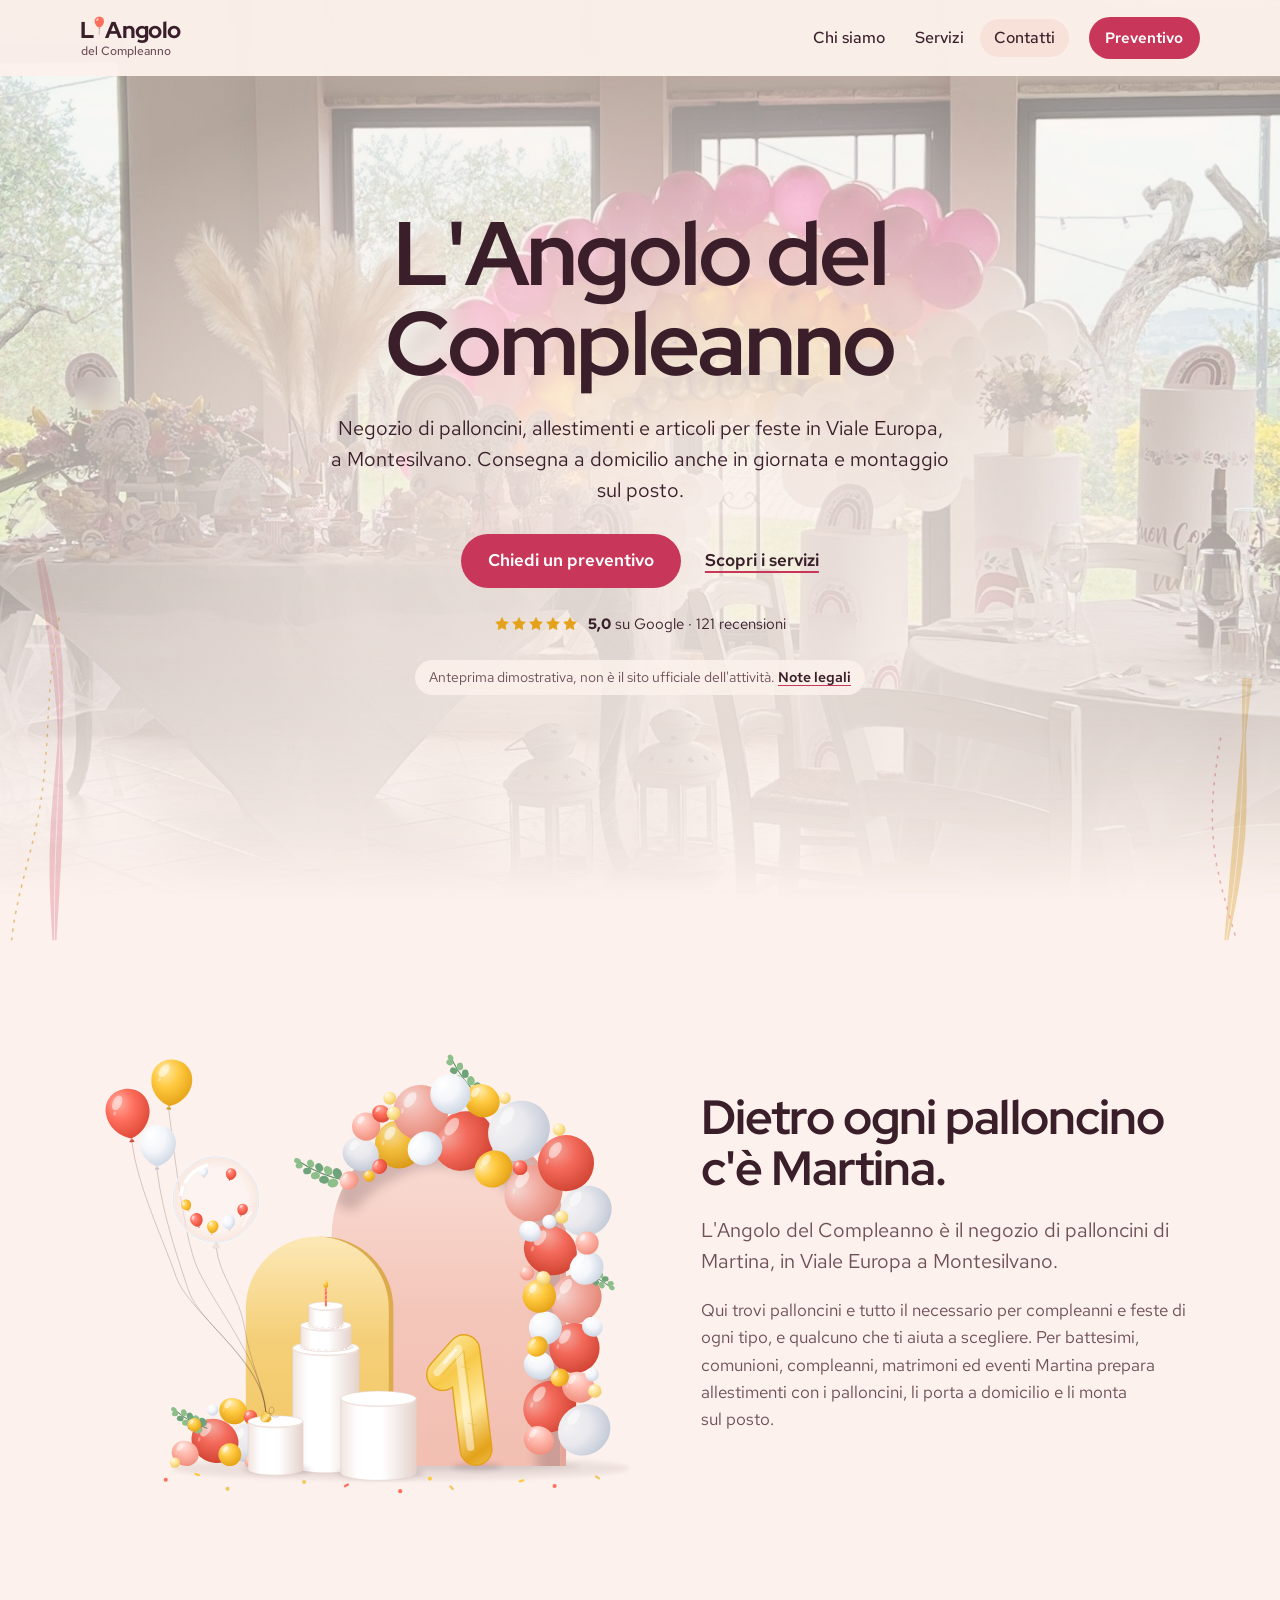
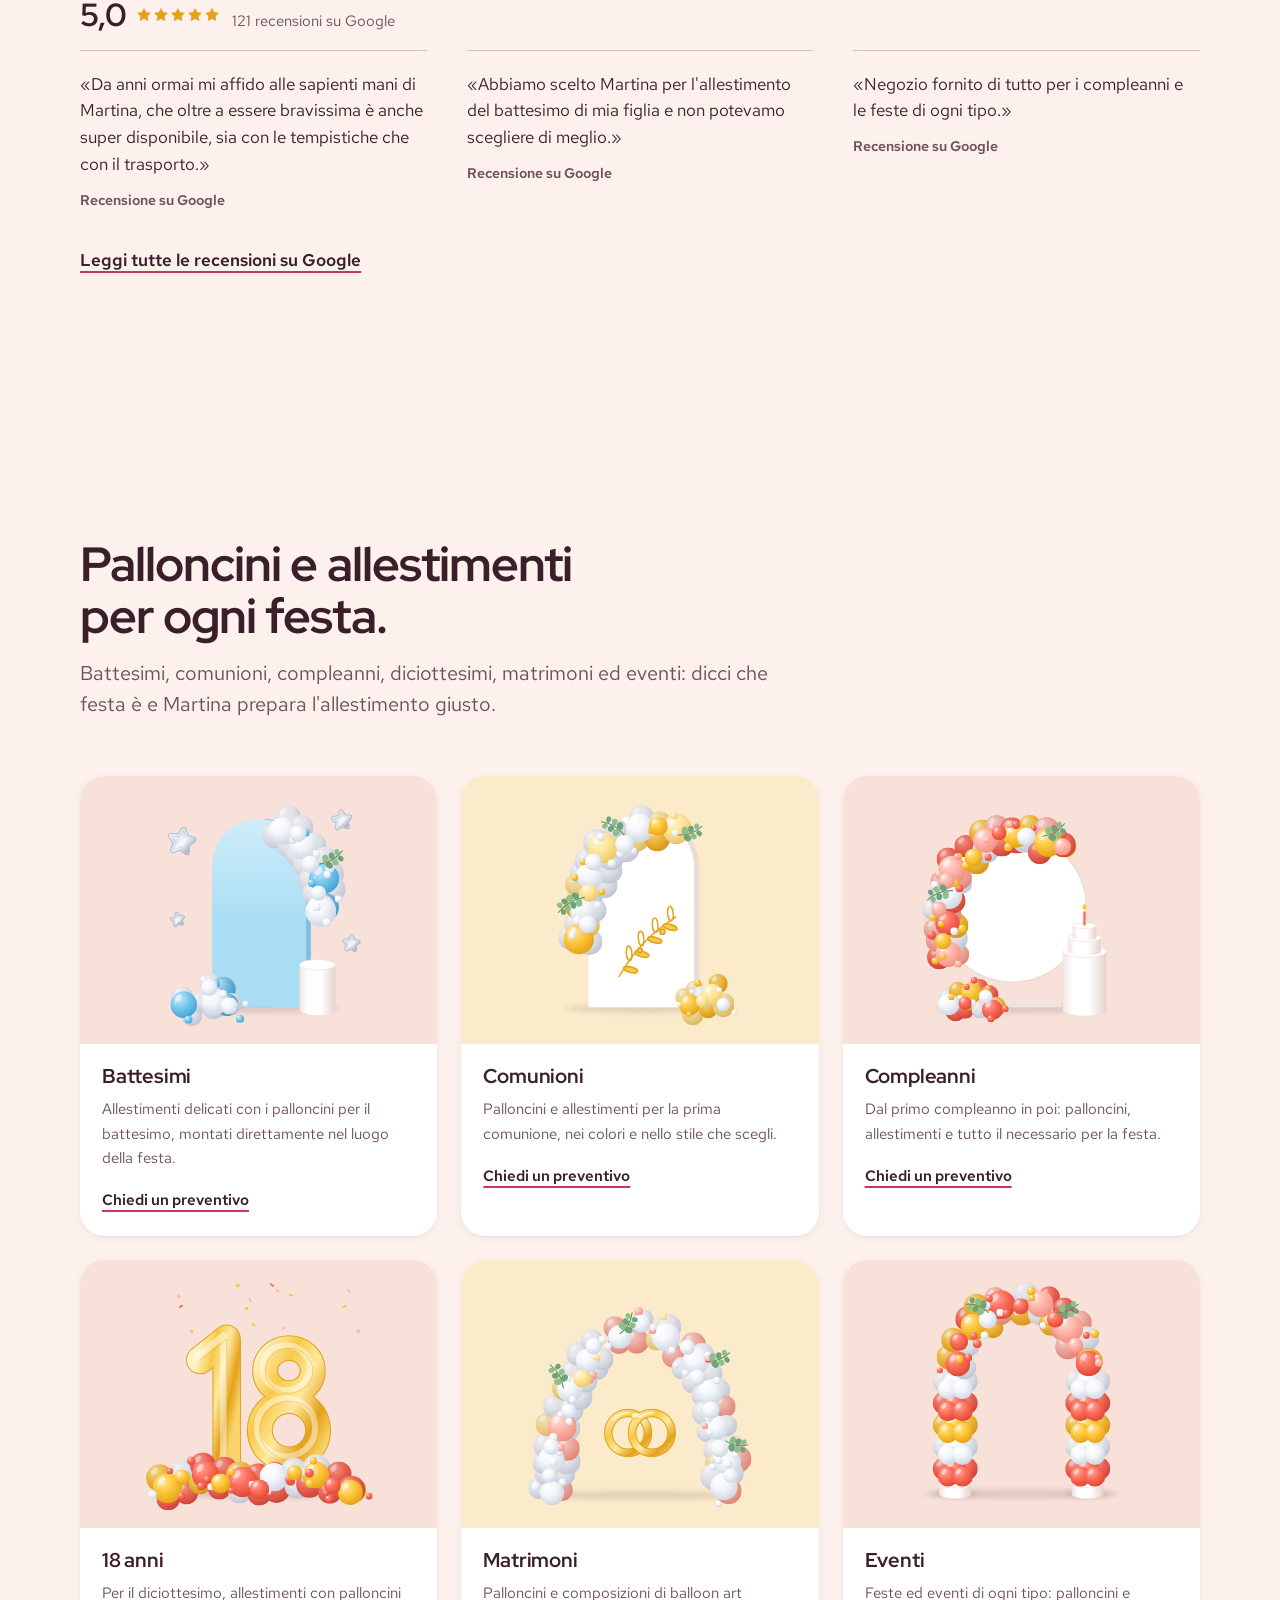
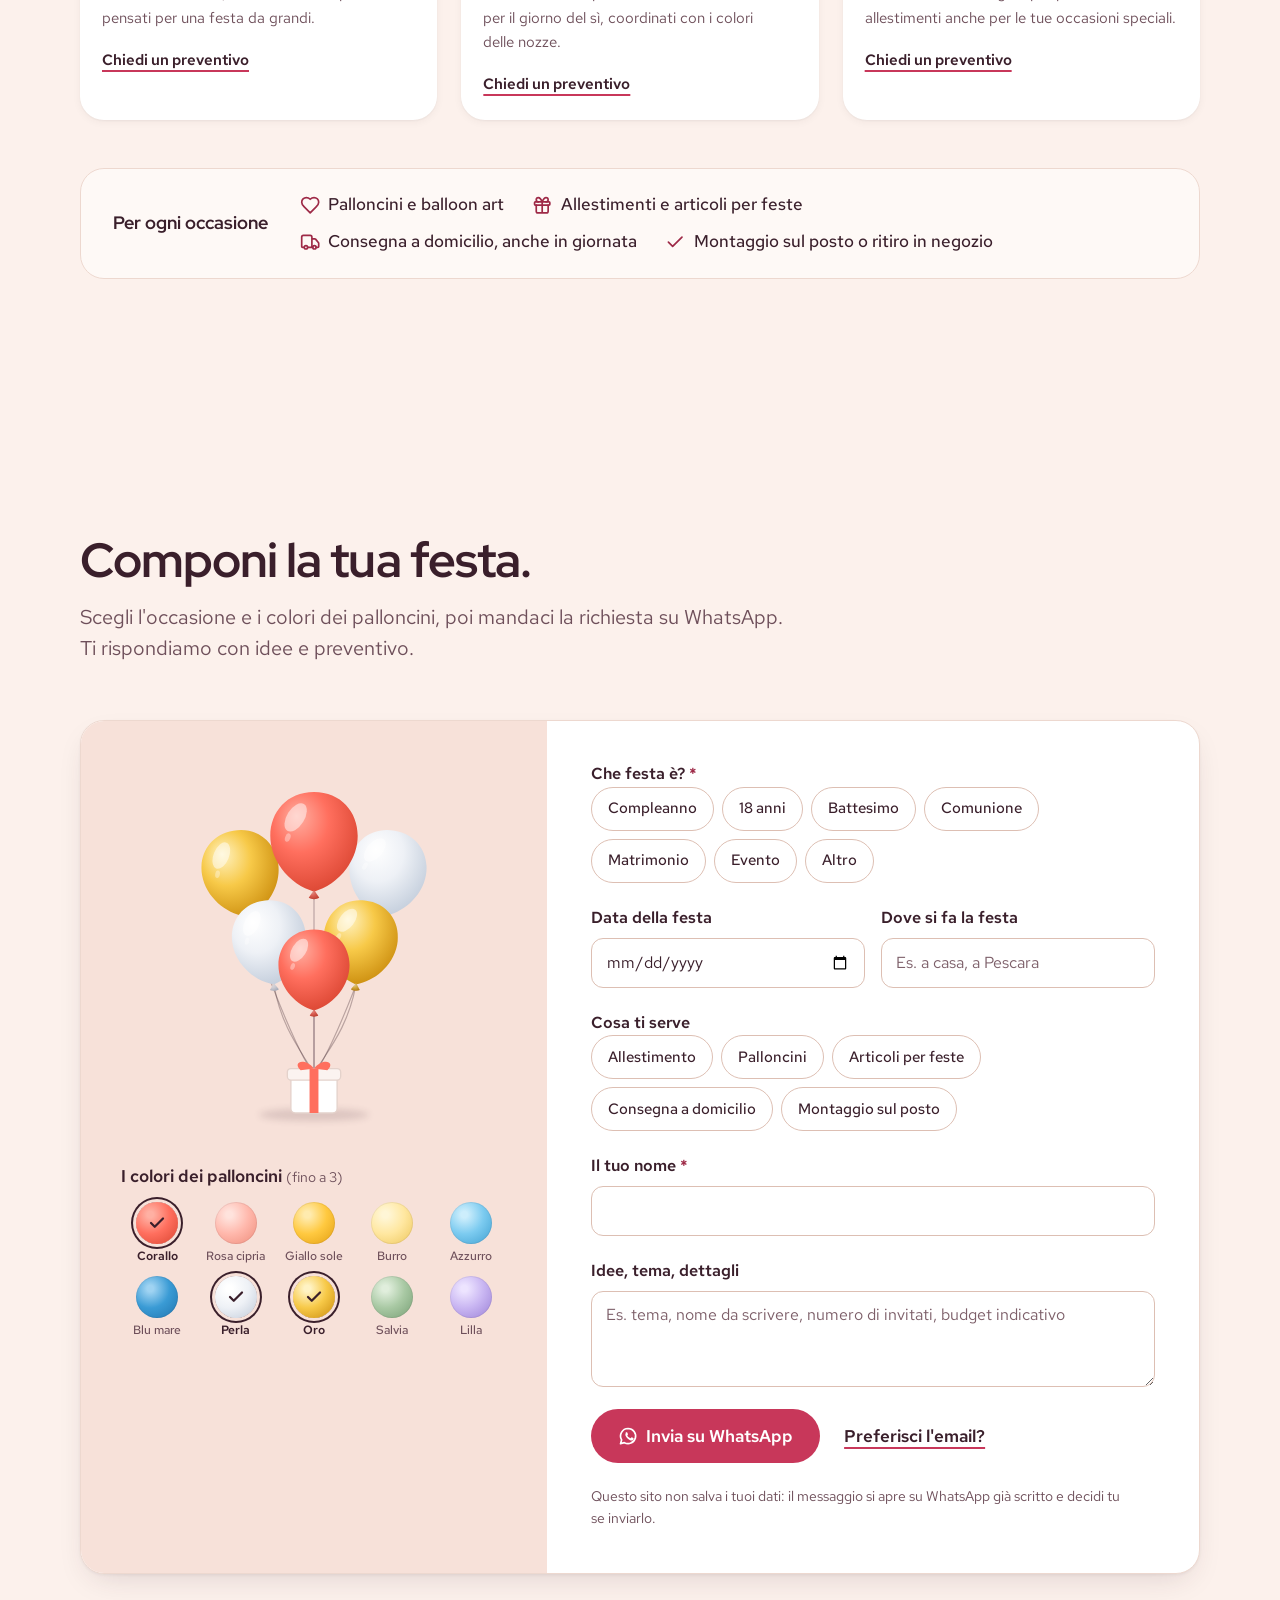
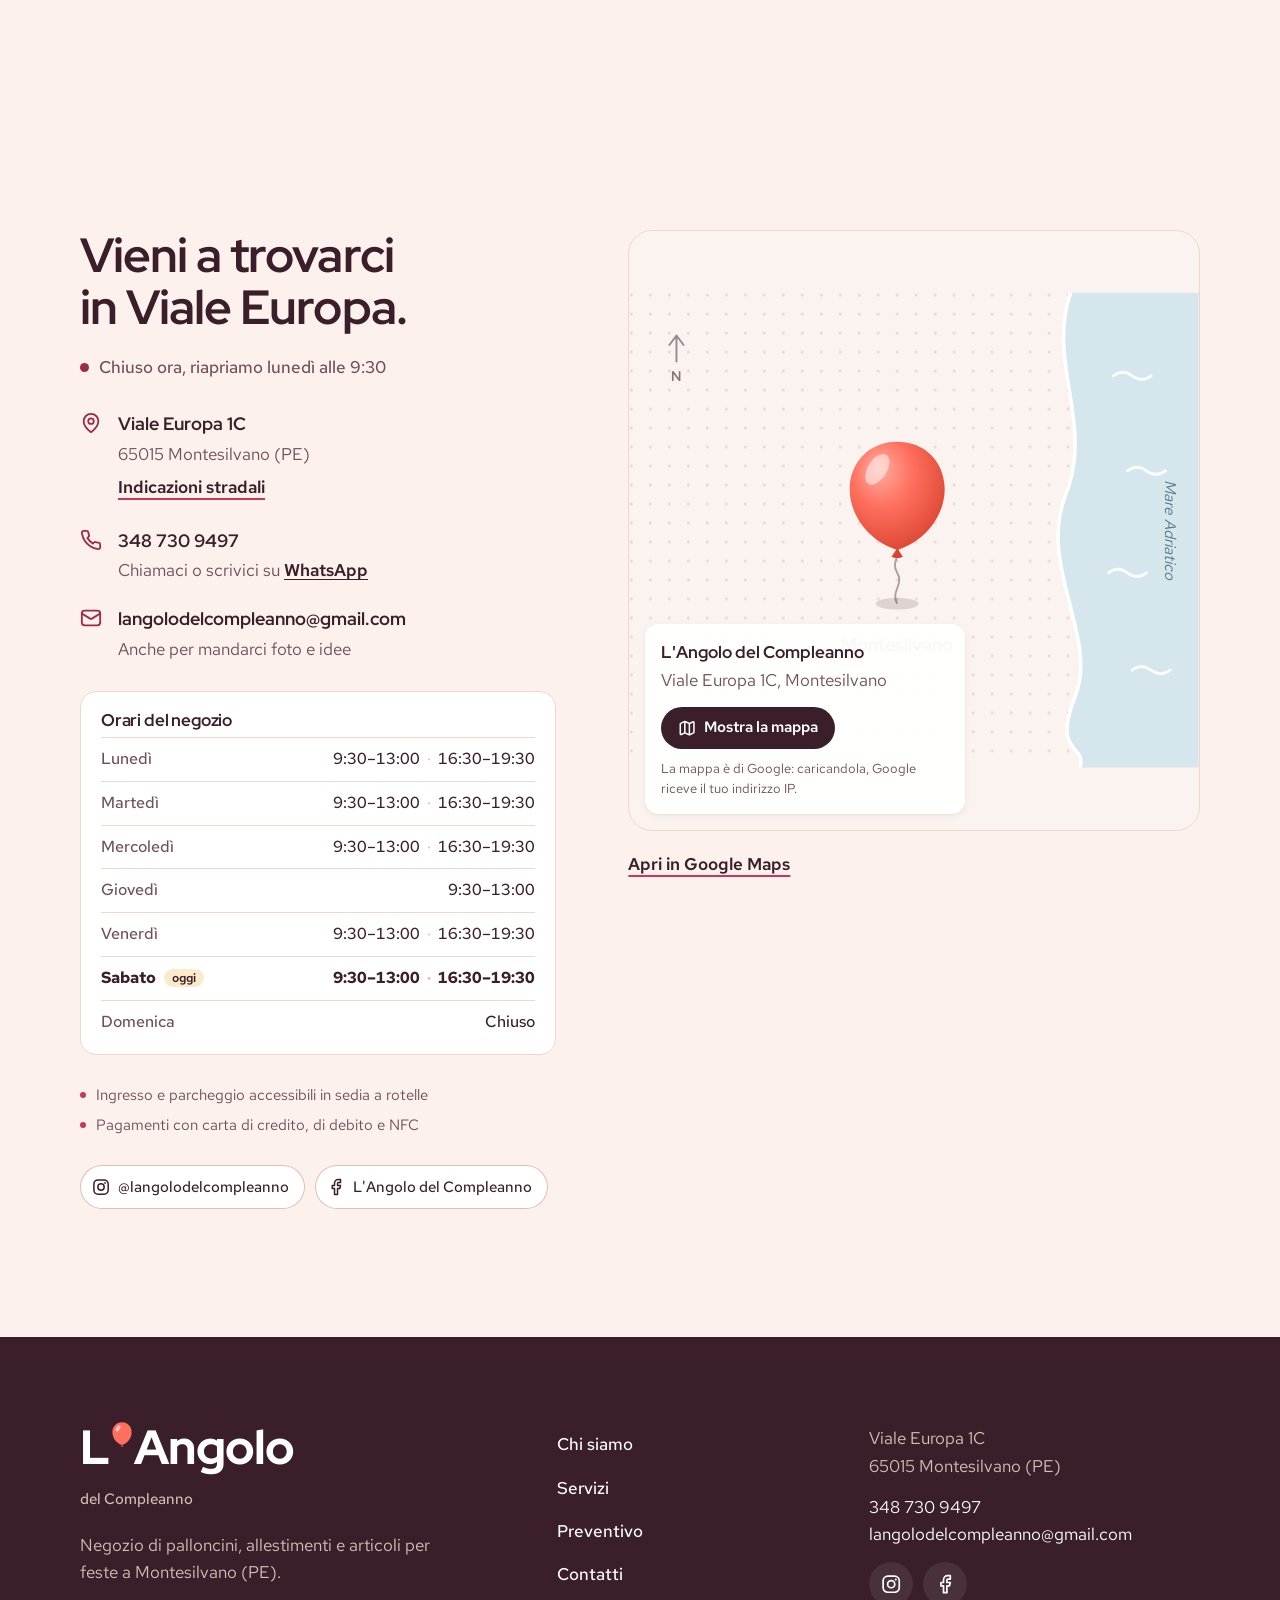
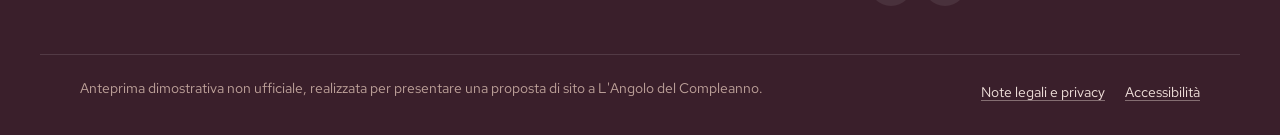
==== index.html @ 6d97cae1 "Sito originale a pagina singola (anteprima L'Angolo del Compleanno) Versione pubblicata su adc-antep" ====
<!doctype html>
<html lang="it">
<head>
  <meta charset="utf-8">
  <meta name="viewport" content="width=device-width, initial-scale=1, viewport-fit=cover">
  <title>Anteprima sito · L'Angolo del Compleanno, Montesilvano</title>
  <meta name="description" content="Negozio di palloncini a Montesilvano (PE): palloncini, balloon art, allestimenti e articoli per feste. Consegna a domicilio anche in giornata e montaggio sul posto.">
  <meta name="theme-color" content="#FCF1EC">
  <meta property="og:type" content="website">
  <meta property="og:locale" content="it_IT">
  <meta property="og:title" content="Anteprima del sito · L'Angolo del Compleanno">
  <meta property="og:description" content="Palloncini, allestimenti e articoli per feste. Viale Europa 1C, Montesilvano (PE).">
  <link rel="icon" href="favicon.svg" type="image/svg+xml">
    <meta name="robots" content="noindex, nofollow, noarchive, noimageindex">
  <meta name="referrer" content="strict-origin-when-cross-origin">
    <link rel="preload" href="fonts/redhat-display-latin.woff2" as="font" type="font/woff2" crossorigin>
  <link rel="preload" href="fonts/redhat-text-latin.woff2" as="font" type="font/woff2" crossorigin>
  <link rel="stylesheet" href="style.css?v=20260929a">
  <script>document.documentElement.classList.add('js')</script>
  <script src="script.js?v=20260929a" defer></script>
</head>
<body>

<svg class="sprite" width="0" height="0" aria-hidden="true" focusable="false"><defs><symbol id="i-whatsapp" viewBox="0 0 24 24"><path d="M12 3a9 9 0 0 0-7.7 13.6L3 21l4.5-1.2A9 9 0 1 0 12 3Z" fill="none" stroke="currentColor" stroke-width="2" stroke-linecap="round" stroke-linejoin="round"/><path d="M9.2 7.7c.2-.4.4-.4.7-.4h.5c.2 0 .4 0 .6.4l.8 1.9c.1.2.1.4 0 .6l-.5.7c-.1.2-.2.3-.1.6.4.8 1 1.4 1.6 1.9.6.5 1.2.8 1.9 1.1.2.1.4.1.5-.1l.7-.8c.2-.2.4-.2.6-.1l1.7.8c.2.1.4.2.4.4 0 .3 0 1.1-.5 1.6-.4.5-1.2.9-2 .9-.8 0-2.3-.3-4-1.8-1.9-1.6-3-3.6-3.2-4.2-.3-.9-.2-1.9.3-2.6Z" fill="currentColor"/></symbol><symbol id="i-phone" viewBox="0 0 24 24"><path d="M22 16.9v3a2 2 0 0 1-2.2 2 19.8 19.8 0 0 1-8.6-3.1 19.5 19.5 0 0 1-6-6A19.8 19.8 0 0 1 2.1 4.2 2 2 0 0 1 4.1 2h3a2 2 0 0 1 2 1.7c.1 1 .4 1.9.7 2.8a2 2 0 0 1-.5 2.1L8.1 9.9a16 16 0 0 0 6 6l1.3-1.3a2 2 0 0 1 2.1-.4c.9.3 1.8.6 2.8.7a2 2 0 0 1 1.7 2Z" fill="none" stroke="currentColor" stroke-width="2" stroke-linecap="round" stroke-linejoin="round"/></symbol><symbol id="i-pin" viewBox="0 0 24 24"><path d="M20 10c0 6-8 12-8 12s-8-6-8-12a8 8 0 0 1 16 0Z" fill="none" stroke="currentColor" stroke-width="2" stroke-linecap="round" stroke-linejoin="round"/><circle cx="12" cy="10" r="3" fill="none" stroke="currentColor" stroke-width="2" stroke-linecap="round" stroke-linejoin="round"/></symbol><symbol id="i-clock" viewBox="0 0 24 24"><circle cx="12" cy="12" r="10" fill="none" stroke="currentColor" stroke-width="2" stroke-linecap="round" stroke-linejoin="round"/><path d="M12 6v6l4 2" fill="none" stroke="currentColor" stroke-width="2" stroke-linecap="round" stroke-linejoin="round"/></symbol><symbol id="i-mail" viewBox="0 0 24 24"><rect x="2" y="4" width="20" height="16" rx="3" fill="none" stroke="currentColor" stroke-width="2" stroke-linecap="round" stroke-linejoin="round"/><path d="m22 7-9 5.7a2 2 0 0 1-2 0L2 7" fill="none" stroke="currentColor" stroke-width="2" stroke-linecap="round" stroke-linejoin="round"/></symbol><symbol id="i-instagram" viewBox="0 0 24 24"><rect x="2.5" y="2.5" width="19" height="19" rx="5.5" fill="none" stroke="currentColor" stroke-width="2" stroke-linecap="round" stroke-linejoin="round"/><circle cx="12" cy="12" r="4.2" fill="none" stroke="currentColor" stroke-width="2" stroke-linecap="round" stroke-linejoin="round"/><circle cx="17.4" cy="6.6" r="1.2" fill="currentColor"/></symbol><symbol id="i-facebook" viewBox="0 0 24 24"><path d="M18 2h-3a5 5 0 0 0-5 5v3H7v4h3v8h4v-8h3l1-4h-4V7a1 1 0 0 1 1-1h3Z" fill="none" stroke="currentColor" stroke-width="2" stroke-linecap="round" stroke-linejoin="round"/></symbol><symbol id="i-arrow-right" viewBox="0 0 24 24"><path d="M5 12h14M13 6l6 6-6 6" fill="none" stroke="currentColor" stroke-width="2" stroke-linecap="round" stroke-linejoin="round"/></symbol><symbol id="i-arrow-up-right" viewBox="0 0 24 24"><path d="M7 17 17 7M8 7h9v9" fill="none" stroke="currentColor" stroke-width="2" stroke-linecap="round" stroke-linejoin="round"/></symbol><symbol id="i-star" viewBox="0 0 24 24"><path d="M12 2.5l2.9 5.9 6.5.9-4.7 4.6 1.1 6.5L12 17.3l-5.8 3.1 1.1-6.5-4.7-4.6 6.5-.9Z" fill="currentColor" stroke="currentColor" stroke-width="1.2" stroke-linejoin="round"/></symbol><symbol id="i-check" viewBox="0 0 24 24"><path d="M20 6 9 17l-5-5" fill="none" stroke="currentColor" stroke-width="2" stroke-linecap="round" stroke-linejoin="round"/></symbol><symbol id="i-truck" viewBox="0 0 24 24"><path d="M14 18V6a2 2 0 0 0-2-2H4a2 2 0 0 0-2 2v11a1 1 0 0 0 1 1h2M15 18H9M19 18h2a1 1 0 0 0 1-1v-3.6a1 1 0 0 0-.2-.7l-3.5-4.3a1 1 0 0 0-.8-.4H14" fill="none" stroke="currentColor" stroke-width="2" stroke-linecap="round" stroke-linejoin="round"/><circle cx="17" cy="18" r="2" fill="none" stroke="currentColor" stroke-width="2" stroke-linecap="round" stroke-linejoin="round"/><circle cx="7" cy="18" r="2" fill="none" stroke="currentColor" stroke-width="2" stroke-linecap="round" stroke-linejoin="round"/></symbol><symbol id="i-wheelchair" viewBox="0 0 24 24"><circle cx="15.5" cy="4" r="1.6" fill="currentColor"/><path d="M18 19l1-7-6 1M5 8l3-3 5.5 3-2.4 3.5M4.2 14.5a5 5 0 0 0 6.9 6M13.8 17.5a5 5 0 0 0-6.9-6" fill="none" stroke="currentColor" stroke-width="2" stroke-linecap="round" stroke-linejoin="round"/></symbol><symbol id="i-card" viewBox="0 0 24 24"><rect x="2" y="5" width="20" height="14" rx="3" fill="none" stroke="currentColor" stroke-width="2" stroke-linecap="round" stroke-linejoin="round"/><path d="M2 10h20M6 15h4" fill="none" stroke="currentColor" stroke-width="2" stroke-linecap="round" stroke-linejoin="round"/></symbol><symbol id="i-sparkle" viewBox="0 0 24 24"><path d="M11 2.5l1.9 5.6 5.6 1.9-5.6 1.9L11 17.5l-1.9-5.6-5.6-1.9 5.6-1.9Z" fill="currentColor"/><path d="M19 14.5l.8 2.2 2.2.8-2.2.8-.8 2.2-.8-2.2-2.2-.8 2.2-.8Z" fill="currentColor"/></symbol><symbol id="i-palette" viewBox="0 0 24 24"><path d="M12 2a10 10 0 0 0 0 20c1 0 1.7-.8 1.7-1.7 0-.4-.2-.8-.5-1.1-.3-.3-.4-.7-.4-1.1 0-.9.7-1.7 1.7-1.7h2a5.6 5.6 0 0 0 5.5-5.5C22 6 17.5 2 12 2Z" fill="none" stroke="currentColor" stroke-width="2" stroke-linecap="round" stroke-linejoin="round"/><circle cx="13.5" cy="6.5" r="1.2" fill="currentColor"/><circle cx="17.5" cy="10.5" r="1.2" fill="currentColor"/><circle cx="8.5" cy="7.5" r="1.2" fill="currentColor"/><circle cx="6.5" cy="12.5" r="1.2" fill="currentColor"/></symbol><symbol id="i-heart" viewBox="0 0 24 24"><path d="M19 14c1.5-1.5 3-3.2 3-5.5A5.5 5.5 0 0 0 16.5 3c-1.8 0-3 .5-4.5 2-1.5-1.5-2.7-2-4.5-2A5.5 5.5 0 0 0 2 8.5c0 2.3 1.5 4 3 5.5l7 7Z" fill="none" stroke="currentColor" stroke-width="2" stroke-linecap="round" stroke-linejoin="round"/></symbol><symbol id="i-gift" viewBox="0 0 24 24"><rect x="3" y="8" width="18" height="4" rx="1" fill="none" stroke="currentColor" stroke-width="2" stroke-linecap="round" stroke-linejoin="round"/><path d="M12 8v13M19 12v7a2 2 0 0 1-2 2H7a2 2 0 0 1-2-2v-7M7.5 8a2.5 2.5 0 0 1 0-5C10 3 12 8 12 8s2-5 4.5-5a2.5 2.5 0 0 1 0 5" fill="none" stroke="currentColor" stroke-width="2" stroke-linecap="round" stroke-linejoin="round"/></symbol><symbol id="i-plus" viewBox="0 0 24 24"><path d="M12 5v14M5 12h14" fill="none" stroke="currentColor" stroke-width="2" stroke-linecap="round" stroke-linejoin="round"/></symbol><symbol id="i-map" viewBox="0 0 24 24"><path d="M14.1 5.6a2 2 0 0 0 1.8 0l3.7-1.9a1 1 0 0 1 1.4.9v12.8a1 1 0 0 1-.6.9l-4.5 2.3a2 2 0 0 1-1.8 0l-4.2-2.1a2 2 0 0 0-1.8 0l-3.7 1.9A1 1 0 0 1 3 19.4V6.6a1 1 0 0 1 .6-.9l4.5-2.3a2 2 0 0 1 1.8 0ZM15 5.8v15M9 3.2v15" fill="none" stroke="currentColor" stroke-width="2" stroke-linecap="round" stroke-linejoin="round"/></symbol><symbol id="i-rotate" viewBox="0 0 24 24"><path d="M3 12a9 9 0 1 0 2.6-6.4L3 8M3 3v5h5" fill="none" stroke="currentColor" stroke-width="2" stroke-linecap="round" stroke-linejoin="round"/></symbol><symbol id="logo-balloon" viewBox="0 0 20 36"><path d="M10 .8C15.3.8 18.7 4.8 18.7 9.9 18.7 15.3 14.7 19.9 10.8 21.3L10 21.7 9.2 21.3C5.3 19.9 1.3 15.3 1.3 9.9 1.3 4.8 4.7.8 10 .8Z" fill="#FF6F5E"/><path d="M8.6 23.4 10 21.4 11.4 23.4Z" fill="#D94430"/><ellipse cx="6.4" cy="6.4" rx="1.7" ry="3.1" transform="rotate(30 6.4 6.4)" fill="#fff" opacity=".6"/><path d="M10 23.4c-2.2 1.8 2.2 3 0 5s2 3.2.2 5.6" fill="none" stroke="#3A1F2B" stroke-width="1.1" stroke-linecap="round" opacity=".5"/></symbol></defs></svg>

<a class="skip" href="#main">Vai al contenuto</a>

<header class="site-header" data-header>
  <div class="wrap header-inner">
    <a class="brand" href="#top" aria-label="L'Angolo del Compleanno, torna all'inizio">
      <span class="brand-name" aria-hidden="true">L<svg class="brand-balloon" viewBox="0 0 20 36" focusable="false"><use href="#logo-balloon"/></svg>Angolo</span>
      <span class="brand-sub" aria-hidden="true">del Compleanno</span>
    </a>
    <nav class="nav" aria-label="Navigazione principale">
      <div class="menu" id="menu" data-menu>
        <ul class="nav-list">
          <li><a href="#chi-siamo">Chi siamo</a></li>
          <li><a href="#servizi">Servizi</a></li>
          <li><a href="#contatti">Contatti</a></li>
        </ul>
        <div class="menu-extra">
          <p class="status" data-status-wrap><span class="dot" aria-hidden="true"></span><span data-status>Viale Europa 1C, Montesilvano</span></p>
          <div class="menu-actions">
            <a class="btn btn-ink js-whatsapp" href="https://wa.me/393487309497?text=Ciao%20Martina%21%20Vorrei%20qualche%20informazione%20per%20una%20festa." target="_blank" rel="noopener"><svg class="i" aria-hidden="true"><use href="#i-whatsapp"/></svg>WhatsApp<span class="sr-only"> (si apre in una nuova scheda)</span></a>
            <a class="btn btn-line js-phone" href="tel:+393487309497"><svg class="i" aria-hidden="true"><use href="#i-phone"/></svg>Chiama</a>
          </div>
        </div>
      </div>
      <a class="btn btn-primary btn-sm nav-cta" href="#preventivo">Preventivo</a>
      <button class="menu-btn" type="button" aria-expanded="false" aria-controls="menu" data-menu-btn>
        <span class="sr-only">Apri il menu</span>
        <span class="menu-icon" aria-hidden="true"><i></i><i></i></span>
      </button>
    </nav>
  </div>
</header>

<main id="main">
  <div class="ribbons" aria-hidden="true" data-ribbons></div>

      <section class="hero" id="top" aria-labelledby="hero-title">
    <div class="hero-media">
      <img src="img/hero-1600.jpg" srcset="img/hero-900.jpg 900w, img/hero-1600.jpg 1600w" sizes="(orientation: portrait) 134vh, 100vw" alt="Arco di palloncini rosa, oro e bianchi con tavolo dei dolci, allestito da L'Angolo del Compleanno" width="1600" height="1200" fetchpriority="high" decoding="async">
    </div>
    <div class="wrap hero-inner">
      <h1 id="hero-title" class="display" data-split>L'Angolo del Compleanno</h1>
      <p class="lead" data-hero-in>Negozio di palloncini, allestimenti e articoli per feste in Viale Europa, a&nbsp;Montesilvano. Consegna a domicilio anche in giornata e montaggio sul posto.</p>
      <div class="hero-actions" data-hero-in>
        <a class="btn btn-primary btn-lg" href="#preventivo" data-hero-cta>Chiedi un preventivo</a>
        <a class="text-link" href="#servizi">Scopri i servizi</a>
      </div>
      <a class="rating js-reviews" href="https://www.google.com/maps/search/?api=1&amp;query=L%27Angolo%20del%20Compleanno%2C%20Viale%20Europa%201C%2C%2065015%20Montesilvano%20PE" target="_blank" rel="noopener" data-hero-in>
        <span class="rating-stars" aria-hidden="true"><svg class="i"><use href="#i-star"/></svg><svg class="i"><use href="#i-star"/></svg><svg class="i"><use href="#i-star"/></svg><svg class="i"><use href="#i-star"/></svg><svg class="i"><use href="#i-star"/></svg></span>
        <span><strong>5,0</strong> su Google · 121 recensioni</span>
      <span class="sr-only"> (si apre in una nuova scheda)</span></a>
      <p class="demo-note" data-hero-in>Anteprima dimostrativa, non è il sito ufficiale dell'attività. <a href="note-legali.html">Note legali</a></p>
    </div>
  </section>

    <section class="section about" id="chi-siamo" aria-labelledby="about-title">
    <div class="wrap about-grid">
      <figure class="about-art" aria-label="Illustrazione di un allestimento con arco di palloncini, pannelli, torta e numero foil" data-setup>
        <div class="setup-stage">
          <svg class="hero-svg" viewBox="0 0 960 820" aria-hidden="true" focusable="false">
<defs><radialGradient id="h-g-coral" cx=".4" cy=".34" r=".72" fx=".3" fy=".24"><stop offset="0" stop-color="#FFB0A3"/><stop offset=".45" stop-color="#FF6F5E"/><stop offset="1" stop-color="#D94430"/></radialGradient><radialGradient id="h-g-blush" cx=".4" cy=".34" r=".72" fx=".3" fy=".24"><stop offset="0" stop-color="#FFE3DD"/><stop offset=".45" stop-color="#FFB8AC"/><stop offset="1" stop-color="#EE8C7A"/></radialGradient><radialGradient id="h-g-sun" cx=".4" cy=".34" r=".72" fx=".3" fy=".24"><stop offset="0" stop-color="#FFEBAE"/><stop offset=".45" stop-color="#FFC940"/><stop offset="1" stop-color="#E29E12"/></radialGradient><radialGradient id="h-g-butter" cx=".4" cy=".34" r=".72" fx=".3" fy=".24"><stop offset="0" stop-color="#FFF6D6"/><stop offset=".45" stop-color="#FFE7A0"/><stop offset="1" stop-color="#EDC65A"/></radialGradient><radialGradient id="h-g-sky" cx=".4" cy=".34" r=".72" fx=".3" fy=".24"><stop offset="0" stop-color="#FFF6D6"/><stop offset="0.45" stop-color="#FFE7A0"/><stop offset="1" stop-color="#EDC65A"/></radialGradient><radialGradient id="h-g-pearl" cx=".4" cy=".34" r=".72" fx=".3" fy=".24"><stop offset="0" stop-color="#FFFFFF"/><stop offset=".5" stop-color="#F4F6FA"/><stop offset="1" stop-color="#C9D3E1"/></radialGradient><linearGradient id="h-gold" gradientUnits="userSpaceOnUse" x1="-70" y1="-120" x2="70" y2="120"><stop offset="0" stop-color="#FFF3C4"/><stop offset=".3" stop-color="#F7C948"/><stop offset=".55" stop-color="#FFE9A0"/><stop offset=".8" stop-color="#E3A21A"/><stop offset="1" stop-color="#F9D46A"/></linearGradient><linearGradient id="h-gold2" x1="0" y1="0" x2="1" y2="1"><stop offset="0" stop-color="#FFF3C4"/><stop offset=".3" stop-color="#F7C948"/><stop offset=".55" stop-color="#FFE9A0"/><stop offset=".8" stop-color="#E3A21A"/><stop offset="1" stop-color="#F9D46A"/></linearGradient><linearGradient id="h-gsky" x1="0" y1="0" x2="0" y2="1"><stop offset="0" stop-color="#FADFD7"/><stop offset="0.55" stop-color="#F4C6BA"/><stop offset="1" stop-color="#F2BFB2"/></linearGradient><linearGradient id="h-gsun" x1="0" y1="0" x2="0" y2="1"><stop offset="0" stop-color="#FCE8B6"/><stop offset="0.45" stop-color="#F5CF78"/><stop offset="1" stop-color="#F2C766"/></linearGradient><linearGradient id="h-gcyl" x1="0" y1="0" x2="1" y2="0"><stop offset="0" stop-color="#F1E4DF"/><stop offset="0.22" stop-color="#FFFFFF"/><stop offset="0.55" stop-color="#FFFFFF"/><stop offset="1" stop-color="#E4D2CB"/></linearGradient><radialGradient id="h-gbub" cx=".5" cy=".5" r=".5"><stop offset="0.7" stop-color="#F7E1D9" stop-opacity="0"/><stop offset="1" stop-color="#F7E1D9" stop-opacity="0.75"/></radialGradient><filter id="h-f1" x="-20%" y="-50%" width="140%" height="200%"><feGaussianBlur stdDeviation="5"/></filter><filter id="h-f2" x="-20%" y="-20%" width="140%" height="140%"><feGaussianBlur stdDeviation="9"/></filter><symbol id="h-b" viewBox="-60 -64 120 132" overflow="visible"><path d="M0-58C31-58 50-35 50-8 50 21 28 46 5 54L0 56-5 54C-28 46-50 21-50-8-50-35-31-58 0-58Z"/><path d="M-6 63 0 54 6 63C3 65-3 65-6 63Z"/><path d="M-6 63 0 54 6 63C3 65-3 65-6 63Z" fill="#3A1F2B" opacity=".18"/><ellipse cx="-21" cy="-29" rx="10" ry="18" transform="rotate(32 -21 -29)" fill="#fff" opacity=".5"/><ellipse cx="-30" cy="-6" rx="3" ry="5" transform="rotate(20 -30 -6)" fill="#fff" opacity=".35"/></symbol><symbol id="h-c" viewBox="-50 -50 100 100" overflow="visible"><circle r="50"/><ellipse cx="-19" cy="-23" rx="9" ry="16" transform="rotate(35 -19 -23)" fill="#fff" opacity=".5"/><ellipse cx="-33" cy="-3" rx="2.6" ry="5" transform="rotate(15 -33 -3)" fill="#fff" opacity=".3"/></symbol><symbol id="h-cd" viewBox="-50 -50 100 100" overflow="visible"><circle r="50"/><circle r="50" fill="#3A1F2B" opacity=".06"/><ellipse cx="-19" cy="-23" rx="9" ry="16" transform="rotate(35 -19 -23)" fill="#fff" opacity=".5"/><ellipse cx="-33" cy="-3" rx="2.6" ry="5" transform="rotate(15 -33 -3)" fill="#fff" opacity=".3"/></symbol><symbol id="h-o" viewBox="-50 -50 100 100" overflow="visible"><ellipse rx="50" ry="45" transform="rotate(28)"/><ellipse cx="-19" cy="-23" rx="9" ry="16" transform="rotate(35 -19 -23)" fill="#fff" opacity=".5"/><ellipse cx="-33" cy="-3" rx="2.6" ry="5" transform="rotate(15 -33 -3)" fill="#fff" opacity=".3"/></symbol><symbol id="h-od" viewBox="-50 -50 100 100" overflow="visible"><ellipse rx="50" ry="45" transform="rotate(28)"/><ellipse rx="50" ry="45" transform="rotate(28)" fill="#3A1F2B" opacity=".06"/><ellipse cx="-19" cy="-23" rx="9" ry="16" transform="rotate(35 -19 -23)" fill="#fff" opacity=".5"/><ellipse cx="-33" cy="-3" rx="2.6" ry="5" transform="rotate(15 -33 -3)" fill="#fff" opacity=".3"/></symbol><symbol id="h-q" viewBox="-50 -50 100 100" overflow="visible"><ellipse rx="50" ry="46" transform="rotate(-38)"/><ellipse cx="-19" cy="-23" rx="9" ry="16" transform="rotate(35 -19 -23)" fill="#fff" opacity=".5"/><ellipse cx="-33" cy="-3" rx="2.6" ry="5" transform="rotate(15 -33 -3)" fill="#fff" opacity=".3"/></symbol><symbol id="h-qd" viewBox="-50 -50 100 100" overflow="visible"><ellipse rx="50" ry="46" transform="rotate(-38)"/><ellipse rx="50" ry="46" transform="rotate(-38)" fill="#3A1F2B" opacity=".06"/><ellipse cx="-19" cy="-23" rx="9" ry="16" transform="rotate(35 -19 -23)" fill="#fff" opacity=".5"/><ellipse cx="-33" cy="-3" rx="2.6" ry="5" transform="rotate(15 -33 -3)" fill="#fff" opacity=".3"/></symbol><clipPath id="h-cp"><path d="M440 766V365A200 200 0 0 1 840 365V766Z"/></clipPath></defs>
<ellipse cx="560" cy="770" rx="400" ry="20" fill="#3A1F2B" opacity=".08" filter="url(#h-f1)"/>
<ellipse cx="660" cy="767" rx="215" ry="7" fill="#3A1F2B" opacity=".12" filter="url(#h-f1)"/>
<g class="h-panel">
<path d="M450 766V365A200 200 0 0 1 850 365V766Z" fill="#E3A698"/>
<path d="M440 766V365A200 200 0 0 1 840 365V766Z" fill="url(#h-gsky)"/>
<g clip-path="url(#h-cp)"><g opacity=".2" filter="url(#h-f2)" fill="#3A1F2B"><circle cx="471.5" cy="294" r="24.4"/><circle cx="482.7" cy="274" r="29.8"/><circle cx="496.1" cy="255.5" r="35.3"/><circle cx="511.4" cy="238.5" r="40.7"/><circle cx="528.6" cy="223.4" r="46.2"/><circle cx="547.4" cy="210.3" r="49.4"/><circle cx="567.5" cy="199.4" r="52.6"/><circle cx="588.7" cy="190.8" r="55.8"/><circle cx="610.7" cy="184.7" r="59"/><circle cx="633.3" cy="181.1" r="62.2"/><circle cx="656.2" cy="180" r="65.4"/><circle cx="679" cy="181.6" r="68.7"/><circle cx="701.5" cy="185.7" r="69"/><circle cx="723.4" cy="192.3" r="68.5"/><circle cx="744.4" cy="201.3" r="68.1"/><circle cx="764.3" cy="212.6" r="67.7"/><circle cx="782.8" cy="226.1" r="67.2"/><circle cx="799.6" cy="241.6" r="66.8"/><circle cx="814.6" cy="258.9" r="66.4"/><circle cx="827.6" cy="277.7" r="65.1"/><circle cx="838.3" cy="297.9" r="63.9"/><circle cx="846.7" cy="319.2" r="62.7"/><circle cx="852.7" cy="341.3" r="61.4"/><circle cx="856.1" cy="363.9" r="60.2"/><circle cx="857.6" cy="386.8" r="58.9"/><circle cx="858" cy="409.6" r="57.9"/><circle cx="858" cy="432.5" r="57.4"/><circle cx="858" cy="455.4" r="56.9"/><circle cx="858" cy="478.3" r="56.4"/><circle cx="858.1" cy="501.2" r="56"/><circle cx="858.1" cy="524.1" r="55.5"/><circle cx="858.2" cy="547" r="55"/><circle cx="858.3" cy="569.9" r="54.5"/><circle cx="858.4" cy="592.8" r="54"/><circle cx="858.5" cy="615.7" r="54.3"/><circle cx="858.7" cy="638.5" r="55.8"/><circle cx="858.9" cy="661.4" r="57.2"/><circle cx="859.1" cy="684.3" r="58.7"/><circle cx="859.3" cy="707.2" r="60.1"/><circle cx="859.7" cy="730.1" r="61.6"/><circle cx="860" cy="753" r="63"/></g></g>
</g>
<g class="h-panel">
<ellipse cx="421" cy="767" rx="140" ry="6" fill="#3A1F2B" opacity=".12" filter="url(#h-f1)"/>
<path d="M298 766V490A125 125 0 0 1 548 490V766Z" fill="#DDAA4E"/>
<path d="M290 766V490A125 125 0 0 1 540 490V766Z" fill="url(#h-gsun)"/>
</g>
<use class="h-b" href="#h-qd" x="616.2" y="142.7" width="109.7" height="109.7" fill="url(#h-g-coral)"/>
<use class="h-b" href="#h-qd" x="741.1" y="236.9" width="104.1" height="104.1" fill="url(#h-g-blush)"/>
<use class="h-b" href="#h-od" x="775.3" y="341.6" width="94.6" height="94.6" fill="url(#h-g-coral)"/>
<use class="h-b" href="#h-qd" x="712.1" y="124.3" width="111.2" height="111.2" fill="url(#h-g-pearl)"/>
<use class="h-b" href="#h-qd" x="773.8" y="614.5" width="95.4" height="95.4" fill="url(#h-g-coral)"/>
<use class="h-b" href="#h-qd" x="821.1" y="427.1" width="92.4" height="92.4" fill="url(#h-g-blush)"/>
<use class="h-b" href="#h-cd" x="515.8" y="161.2" width="84.4" height="84.4" fill="url(#h-g-sun)"/>
<use class="h-b" href="#h-cd" x="820.8" y="515.9" width="87.9" height="87.9" fill="url(#h-g-coral)"/>
<use class="h-b" href="#h-cd" x="547.4" y="99.5" width="96.4" height="96.4" fill="url(#h-g-blush)"/>
<use class="h-b" href="#h-od" x="458.6" y="188" width="64.7" height="64.7" fill="url(#h-g-pearl)"/>
<use class="h-b" href="#h-qd" x="837.9" y="273.4" width="93.3" height="93.3" fill="url(#h-g-pearl)"/>
<use class="h-b" href="#h-qd" x="834.4" y="655.4" width="94.6" height="94.6" fill="url(#h-g-pearl)"/>
<use class="h-b" href="#h-cd" x="800.8" y="187.2" width="98.2" height="98.2" fill="url(#h-g-coral)"/>
<g class="h-leaf"><g transform="translate(462.6 266.3) rotate(205)"><path d="M0 0Q42 -10.1 84 -4" fill="none" stroke="#5E8F68" stroke-width="2" stroke-linecap="round"/><ellipse cx="16.4" cy="-13.1" rx="9.5" ry="7.6" transform="rotate(-35.9 16.4 -13.1)" fill="#8DBF8B"/><ellipse cx="16.4" cy="5.8" rx="9.5" ry="7.6" transform="rotate(35.6 16.4 5.8)" fill="#6FA47A"/><ellipse cx="32.9" cy="-14.3" rx="8.7" ry="6.9" transform="rotate(-25.8 32.9 -14.3)" fill="#6FA47A"/><ellipse cx="32.9" cy="3.1" rx="8.7" ry="6.9" transform="rotate(26.1 32.9 3.1)" fill="#8DBF8B"/><ellipse cx="49.5" cy="-14.2" rx="7.9" ry="6.3" transform="rotate(-30.1 49.5 -14.2)" fill="#8DBF8B"/><ellipse cx="49.5" cy="1.6" rx="7.9" ry="6.3" transform="rotate(29.2 49.5 1.6)" fill="#6FA47A"/><ellipse cx="66" cy="-12.9" rx="7.1" ry="5.7" transform="rotate(-27.6 66 -12.9)" fill="#6FA47A"/><ellipse cx="66" cy="1.3" rx="7.1" ry="5.7" transform="rotate(34.6 66 1.3)" fill="#8DBF8B"/><ellipse cx="82.6" cy="-10.3" rx="6.3" ry="5" transform="rotate(-36.5 82.6 -10.3)" fill="#8DBF8B"/><ellipse cx="89" cy="-4" rx="6" ry="4.6" fill="#8DBF8B"/></g></g>
<g class="h-leaf"><g transform="translate(699.1 119.8) rotate(-124.4)"><path d="M0 0Q40 -9.6 80 -3.8" fill="none" stroke="#5E8F68" stroke-width="1.9" stroke-linecap="round"/><ellipse cx="15.6" cy="-12.5" rx="9" ry="7.2" transform="rotate(-22.7 15.6 -12.5)" fill="#8DBF8B"/><ellipse cx="15.6" cy="5.5" rx="9" ry="7.2" transform="rotate(37.2 15.6 5.5)" fill="#6FA47A"/><ellipse cx="31.4" cy="-13.6" rx="8.2" ry="6.6" transform="rotate(-37.1 31.4 -13.6)" fill="#6FA47A"/><ellipse cx="31.4" cy="2.9" rx="8.2" ry="6.6" transform="rotate(23.4 31.4 2.9)" fill="#8DBF8B"/><ellipse cx="47.1" cy="-13.5" rx="7.5" ry="6" transform="rotate(-24.6 47.1 -13.5)" fill="#8DBF8B"/><ellipse cx="47.1" cy="1.5" rx="7.5" ry="6" transform="rotate(33.8 47.1 1.5)" fill="#6FA47A"/><ellipse cx="62.9" cy="-12.2" rx="6.7" ry="5.4" transform="rotate(-27.3 62.9 -12.2)" fill="#6FA47A"/><ellipse cx="62.9" cy="1.2" rx="6.7" ry="5.4" transform="rotate(26.9 62.9 1.2)" fill="#8DBF8B"/><ellipse cx="78.7" cy="-9.8" rx="6" ry="4.8" transform="rotate(-28.3 78.7 -9.8)" fill="#8DBF8B"/><ellipse cx="84.8" cy="-3.8" rx="5.7" ry="4.4" fill="#8DBF8B"/></g></g>
<g class="h-leaf"><g transform="translate(871.2 423.7) rotate(30)"><path d="M0 0Q31 -7.4 62 -3" fill="none" stroke="#5E8F68" stroke-width="1.7" stroke-linecap="round"/><ellipse cx="11.9" cy="-10.7" rx="8" ry="6.4" transform="rotate(-34.2 11.9 -10.7)" fill="#8DBF8B"/><ellipse cx="11.9" cy="5.3" rx="8" ry="6.4" transform="rotate(30.7 11.9 5.3)" fill="#6FA47A"/><ellipse cx="24.1" cy="-11.5" rx="7.4" ry="5.9" transform="rotate(-32.1 24.1 -11.5)" fill="#6FA47A"/><ellipse cx="24.1" cy="3.2" rx="7.4" ry="5.9" transform="rotate(31.7 24.1 3.2)" fill="#8DBF8B"/><ellipse cx="36.3" cy="-11.3" rx="6.7" ry="5.4" transform="rotate(-28 36.3 -11.3)" fill="#8DBF8B"/><ellipse cx="36.3" cy="2.1" rx="6.7" ry="5.4" transform="rotate(23 36.3 2.1)" fill="#6FA47A"/><ellipse cx="48.6" cy="-10.3" rx="6" ry="4.8" transform="rotate(-37.8 48.6 -10.3)" fill="#6FA47A"/><ellipse cx="48.6" cy="1.8" rx="6" ry="4.8" transform="rotate(35.4 48.6 1.8)" fill="#8DBF8B"/><ellipse cx="60.8" cy="-8.3" rx="5.4" ry="4.3" transform="rotate(-33.9 60.8 -8.3)" fill="#8DBF8B"/><ellipse cx="66.2" cy="-3" rx="5.1" ry="3.9" fill="#8DBF8B"/></g></g>
<use class="h-b" href="#h-q" x="688.9" y="212.5" width="68.2" height="68.2" fill="url(#h-g-sun)"/>
<use class="h-b" href="#h-c" x="785" y="495.7" width="57.7" height="57.7" fill="url(#h-g-pearl)"/>
<use class="h-b" href="#h-o" x="842.3" y="598.8" width="58.8" height="58.8" fill="url(#h-g-blush)"/>
<use class="h-b" href="#h-c" x="774.1" y="439.8" width="58.4" height="58.4" fill="url(#h-g-sun)"/>
<use class="h-b" href="#h-o" x="775.3" y="563" width="54.4" height="54.4" fill="url(#h-g-pearl)"/>
<use class="h-b" href="#h-o" x="671.7" y="95.6" width="63" height="63" fill="url(#h-g-sun)"/>
<use class="h-b" href="#h-q" x="855.2" y="389.3" width="61.2" height="61.2" fill="url(#h-g-pearl)"/>
<use class="h-b" href="#h-q" x="453.6" y="249.8" width="34" height="34" fill="url(#h-g-blush)"/>
<use class="h-b" href="#h-o" x="775.5" y="694.1" width="54.1" height="54.1" fill="url(#h-g-blush)"/>
<use class="h-b" href="#h-c" x="475.8" y="147.6" width="49.4" height="49.4" fill="url(#h-g-blush)"/>
<use class="h-b" href="#h-c" x="612.5" y="80.2" width="70.2" height="70.2" fill="url(#h-g-pearl)"/>
<use class="h-b" href="#h-q" x="572.1" y="179.2" width="62.5" height="62.5" fill="url(#h-g-pearl)"/>
<use class="h-b" href="#h-q" x="780.9" y="538.1" width="37.7" height="37.7" fill="url(#h-g-sun)"/>
<use class="h-b" href="#h-q" x="510.3" y="228.5" width="27.4" height="27.4" fill="url(#h-g-coral)"/>
<use class="h-b" href="#h-o" x="510.5" y="133.5" width="32.9" height="32.9" fill="url(#h-g-coral)"/>
<use class="h-b" href="#h-q" x="822.4" y="594.7" width="33.3" height="33.3" fill="url(#h-g-sun)"/>
<use class="h-b" href="#h-o" x="767.2" y="336.1" width="39.2" height="39.2" fill="url(#h-g-pearl)"/>
<use class="h-b" href="#h-c" x="866.5" y="355.8" width="40.5" height="40.5" fill="url(#h-g-blush)"/>
<use class="h-b" href="#h-o" x="877.3" y="504" width="37.3" height="37.3" fill="url(#h-g-pearl)"/>
<use class="h-b" href="#h-c" x="495.6" y="248.8" width="20.1" height="20.1" fill="url(#h-g-sun)"/>
<use class="h-b" href="#h-c" x="808.5" y="326.7" width="24.6" height="24.6" fill="url(#h-g-pearl)"/>
<use class="h-b" href="#h-c" x="768.9" y="416.1" width="25.7" height="25.7" fill="url(#h-g-blush)"/>
<use class="h-b" href="#h-c" x="888.4" y="622.9" width="23.7" height="23.7" fill="url(#h-g-butter)"/>
<use class="h-b" href="#h-c" x="797.9" y="425" width="24.8" height="24.8" fill="url(#h-g-sky)"/>
<use class="h-b" href="#h-c" x="883.5" y="594.2" width="23.7" height="23.7" fill="url(#h-g-pearl)"/>
<use class="h-b" href="#h-c" x="756.6" y="231.3" width="25.9" height="25.9" fill="url(#h-g-coral)"/>
<use class="h-b" href="#h-c" x="536.3" y="137.4" width="23.7" height="23.7" fill="url(#h-g-sky)"/>
<use class="h-b" href="#h-c" x="732.7" y="112.3" width="20.6" height="20.6" fill="url(#h-g-sky)"/>
<use class="h-b" href="#h-c" x="831" y="319.2" width="22.9" height="22.9" fill="url(#h-g-sky)"/>
<use class="h-b" href="#h-c" x="827" y="166.9" width="21.9" height="21.9" fill="url(#h-g-sky)"/>
<use class="h-b" href="#h-c" x="530.5" y="111.5" width="22.6" height="22.6" fill="url(#h-g-butter)"/>
<use class="h-b" href="#h-cd" x="258" y="692" width="68" height="68" fill="url(#h-g-pearl)"/>
<use class="h-b" href="#h-od" x="194" y="680" width="84" height="84" fill="url(#h-g-coral)"/>
<g class="h-leaf"><g transform="translate(222 700) rotate(212)"><path d="M0 0Q31 -7.4 62 -3" fill="none" stroke="#5E8F68" stroke-width="1.7" stroke-linecap="round"/><ellipse cx="11.9" cy="-10.7" rx="8" ry="6.4" transform="rotate(-34.2 11.9 -10.7)" fill="#8DBF8B"/><ellipse cx="11.9" cy="5.3" rx="8" ry="6.4" transform="rotate(23.7 11.9 5.3)" fill="#6FA47A"/><ellipse cx="24.1" cy="-11.5" rx="7.4" ry="5.9" transform="rotate(-31.7 24.1 -11.5)" fill="#6FA47A"/><ellipse cx="24.1" cy="3.2" rx="7.4" ry="5.9" transform="rotate(24.5 24.1 3.2)" fill="#8DBF8B"/><ellipse cx="36.3" cy="-11.3" rx="6.7" ry="5.4" transform="rotate(-36.9 36.3 -11.3)" fill="#8DBF8B"/><ellipse cx="36.3" cy="2.1" rx="6.7" ry="5.4" transform="rotate(28.4 36.3 2.1)" fill="#6FA47A"/><ellipse cx="48.6" cy="-10.3" rx="6" ry="4.8" transform="rotate(-23.3 48.6 -10.3)" fill="#6FA47A"/><ellipse cx="48.6" cy="1.8" rx="6" ry="4.8" transform="rotate(34.8 48.6 1.8)" fill="#8DBF8B"/><ellipse cx="60.8" cy="-8.3" rx="5.4" ry="4.3" transform="rotate(-25.8 60.8 -8.3)" fill="#8DBF8B"/><ellipse cx="66.2" cy="-3" rx="5.1" ry="3.9" fill="#8DBF8B"/></g></g>
<use class="h-b" href="#h-o" x="160" y="720" width="48" height="48" fill="url(#h-g-blush)"/>
<use class="h-b" href="#h-o" x="243" y="645" width="50" height="50" fill="url(#h-g-sun)"/>
<use class="h-b" href="#h-c" x="288" y="746" width="24" height="24" fill="url(#h-g-blush)"/>
<use class="h-b" href="#h-c" x="242" y="726" width="40" height="40" fill="url(#h-g-sun)"/>
<use class="h-b" href="#h-c" x="286" y="668" width="24" height="24" fill="url(#h-g-coral)"/>
<use class="h-b" href="#h-c" x="188" y="682" width="24" height="24" fill="url(#h-g-sun)"/>
<use class="h-b" href="#h-c" x="222" y="658" width="20" height="20" fill="url(#h-g-pearl)"/>
<use class="h-b" href="#h-c" x="157" y="751" width="18" height="18" fill="url(#h-g-sky)"/>
<g class="h-plinth">
<ellipse cx="434" cy="767" rx="68" ry="9.2" fill="#3A1F2B" opacity=".14" filter="url(#h-f1)"/>
<path d="M372 560V766A58 12 0 0 0 488 766V560Z" fill="url(#h-gcyl)" stroke="#E4D2CB" stroke-width="1"/><ellipse cx="430" cy="560" rx="58" ry="12" fill="#fff" stroke="#E4D2CB" stroke-width="1"/><path d="M375 562A55 11 0 0 0 485 562" fill="none" stroke="#F1E4DF" stroke-width="2"/>
<ellipse cx="346" cy="773" rx="58" ry="8.0" fill="#3A1F2B" opacity=".14" filter="url(#h-f1)"/>
<path d="M294 688V772A48 10 0 0 0 390 772V688Z" fill="url(#h-gcyl)" stroke="#E4D2CB" stroke-width="1"/><ellipse cx="342" cy="688" rx="48" ry="10" fill="#fff" stroke="#E4D2CB" stroke-width="1"/><path d="M297 690A45 9 0 0 0 387 690" fill="none" stroke="#F1E4DF" stroke-width="2"/>
<ellipse cx="526" cy="779" rx="76" ry="9.8" fill="#3A1F2B" opacity=".14" filter="url(#h-f1)"/>
<path d="M456 648V778A66 13 0 0 0 588 778V648Z" fill="url(#h-gcyl)" stroke="#E4D2CB" stroke-width="1"/><ellipse cx="522" cy="648" rx="66" ry="13" fill="#fff" stroke="#E4D2CB" stroke-width="1"/><path d="M459 650A63 12 0 0 0 585 650" fill="none" stroke="#F1E4DF" stroke-width="2"/>
<ellipse cx="434" cy="558" rx="46" ry="7" fill="#3A1F2B" opacity=".08"/>
<path d="M386 520V557A44 9 0 0 0 474 557V520Z" fill="url(#h-gcyl)" stroke="#E4D2CB" stroke-width="1"/><ellipse cx="430" cy="520" rx="44" ry="9" fill="#fff" stroke="#E4D2CB" stroke-width="1"/><path d="M389 522A41 8 0 0 0 471 522" fill="none" stroke="#F1E4DF" stroke-width="2"/>
<path d="M400 486V520A30 7 0 0 0 460 520V486Z" fill="url(#h-gcyl)" stroke="#E4D2CB" stroke-width="1"/><ellipse cx="430" cy="486" rx="30" ry="7" fill="#fff" stroke="#E4D2CB" stroke-width="1"/><path d="M403 488A27 6 0 0 0 457 488" fill="none" stroke="#F1E4DF" stroke-width="2"/>
<circle cx="386.8" cy="557.2" r="2.2" fill="#fff" stroke="#E4D2CB" stroke-width=".8"/>
<circle cx="390.7" cy="559.5" r="2.2" fill="#fff" stroke="#E4D2CB" stroke-width=".8"/>
<circle cx="397.5" cy="561.6" r="2.2" fill="#fff" stroke="#E4D2CB" stroke-width=".8"/>
<circle cx="406.9" cy="563.2" r="2.2" fill="#fff" stroke="#E4D2CB" stroke-width=".8"/>
<circle cx="418" cy="564.2" r="2.2" fill="#fff" stroke="#E4D2CB" stroke-width=".8"/>
<circle cx="430" cy="564.5" r="2.2" fill="#fff" stroke="#E4D2CB" stroke-width=".8"/>
<circle cx="442" cy="564.2" r="2.2" fill="#fff" stroke="#E4D2CB" stroke-width=".8"/>
<circle cx="453.1" cy="563.2" r="2.2" fill="#fff" stroke="#E4D2CB" stroke-width=".8"/>
<circle cx="462.5" cy="561.6" r="2.2" fill="#fff" stroke="#E4D2CB" stroke-width=".8"/>
<circle cx="469.3" cy="559.5" r="2.2" fill="#fff" stroke="#E4D2CB" stroke-width=".8"/>
<circle cx="473.2" cy="557.2" r="2.2" fill="#fff" stroke="#E4D2CB" stroke-width=".8"/>
<circle cx="400.5" cy="519.8" r="2.2" fill="#fff" stroke="#E4D2CB" stroke-width=".8"/>
<circle cx="405" cy="522.4" r="2.2" fill="#fff" stroke="#E4D2CB" stroke-width=".8"/>
<circle cx="413.2" cy="524.3" r="2.2" fill="#fff" stroke="#E4D2CB" stroke-width=".8"/>
<circle cx="424.1" cy="525.4" r="2.2" fill="#fff" stroke="#E4D2CB" stroke-width=".8"/>
<circle cx="435.9" cy="525.4" r="2.2" fill="#fff" stroke="#E4D2CB" stroke-width=".8"/>
<circle cx="446.8" cy="524.3" r="2.2" fill="#fff" stroke="#E4D2CB" stroke-width=".8"/>
<circle cx="455" cy="522.4" r="2.2" fill="#fff" stroke="#E4D2CB" stroke-width=".8"/>
<circle cx="459.5" cy="519.8" r="2.2" fill="#fff" stroke="#E4D2CB" stroke-width=".8"/>
<rect x="428.2" y="455" width="3.6" height="32" rx="1.6" fill="#FF6F5E"/>
<path d="M428.2 461l3.6-3M428.2 469l3.6-3M428.2 477l3.6-3" stroke="#fff" stroke-width="1.2" opacity=".7"/>
<path d="M430 440C434 446 435 450 433.3 453 431.8 455.4 428.2 455.4 426.7 453 425 450 426 446 430 440Z" fill="url(#h-g-sun)"/>
<path d="M322 689C316 689 314 682 318 677 320 675 321 673 321 671H329C329 673 330 675 332 677 336 682 334 689 328 689Z" fill="url(#h-gold2)" stroke="#E3A21A" stroke-width=".8"/>
</g>
<ellipse cx="694" cy="767" rx="44" ry="6" fill="#3A1F2B" opacity=".16" filter="url(#h-f1)"/>
<g class="h-foil"><g transform="translate(694 650) rotate(-7 0 115)" stroke-linecap="round" stroke-linejoin="round" fill="none">
<path d="M-40-50 L2-87 V87" stroke="#E3A21A" stroke-width="58"/>
<path d="M-40-50 L2-87 V87" stroke="url(#h-gold)" stroke-width="53"/>
<path d="M-40-50 L2-87 V87" stroke="#fff" stroke-width="13" opacity=".45" transform="translate(-9 -5)"/>
<path d="M-30-66 L-8-86" stroke="#fff" stroke-width="5" opacity=".6" transform="translate(-4 -4)"/>
<path d="M-40-50 L2-87 V87" stroke="#E3A21A" stroke-width="1.6" opacity=".5"/>
<path d="M-6-60l14 6M-6 40l14 5" stroke="#E3A21A" stroke-width="1.4" opacity=".35"/>
</g></g>
<g class="h-bouquet">
<g class="h-bq">
<path d="M90.9 199.3C100.9 279.3 148 375.2 168 435.2S319 581 325 671" fill="none" stroke="#3A1F2B" stroke-opacity=".3" stroke-width="1.2"/>
<use href="#h-b" x="38" y="101.7" width="92" height="101.2" fill="url(#h-g-coral)" transform="rotate(-8 84 150)"/>
</g>
<g class="h-bq">
<path d="M155.1 142.3C165.1 222.3 180.1 346.7 200.1 406.7S319 581 325 671" fill="none" stroke="#3A1F2B" stroke-opacity=".3" stroke-width="1.2"/>
<use href="#h-b" x="117" y="50.9" width="86" height="94.6" fill="url(#h-g-sun)" transform="rotate(6 160 96)"/>
</g>
<g class="h-bq">
<path d="M134.6 247.1C144.6 327.1 169.8 399.1 189.8 459.1S319 581 325 671" fill="none" stroke="#3A1F2B" stroke-opacity=".3" stroke-width="1.2"/>
<use href="#h-b" x="98" y="166.1" width="76" height="83.6" fill="url(#h-g-pearl)" transform="rotate(2 136 206)"/>
</g>
</g>
<path class="h-string" d="M238 383C244 435 278 465 288 525S315 611 325 671" fill="none" stroke="#3A1F2B" stroke-opacity=".3" stroke-width="1.2"/>
<path d="M325 671c6 6 16 4 14-4s-10-4-8 4 10 12 16 8" fill="none" stroke="#3A1F2B" stroke-opacity=".3" stroke-width="1.2"/>
<g class="h-bubble">
<circle cx="238" cy="300" r="75" fill="#fff" opacity=".25"/>
<circle cx="238" cy="300" r="75" fill="url(#h-gbub)"/>
<use href="#h-b" x="191" y="322.4" width="26" height="28.6" fill="url(#h-g-coral)" transform="rotate(-18 204 336)"/>
<use href="#h-b" x="220" y="335.4" width="24" height="26.4" fill="url(#h-g-sun)" transform="rotate(8 232 348)"/>
<use href="#h-b" x="246.5" y="325.8" width="27" height="29.7" fill="url(#h-g-pearl)" transform="rotate(-6 260 340)"/>
<use href="#h-b" x="273" y="306.4" width="22" height="24.2" fill="url(#h-g-coral)" transform="rotate(18 284 318)"/>
<use href="#h-b" x="175.5" y="299" width="21" height="23.1" fill="url(#h-g-sun)" transform="rotate(-24 186 310)"/>
<use href="#h-b" x="253" y="244.4" width="22" height="24.2" fill="url(#h-g-coral)" transform="rotate(14 264 256)"/>
<use href="#h-b" x="206.5" y="242" width="19" height="20.9" fill="url(#h-g-pearl)" transform="rotate(-8 216 252)"/>

<circle cx="238" cy="300" r="75" fill="none" stroke="#fff" stroke-width="3" opacity=".9"/>
<circle cx="238" cy="300" r="75" fill="none" stroke="#9FB3C8" stroke-width="1.5" opacity=".35"/>
<path d="M222 240.1A62 62 0 0 0 184.3 269" fill="none" stroke="#fff" stroke-width="6" stroke-linecap="round" opacity=".95"/>
<path d="M179.7 278.8A62 62 0 0 0 176.6 291.4" fill="none" stroke="#fff" stroke-width="6" stroke-linecap="round" opacity=".95"/>
<path d="M300 322.6A66 66 0 0 0 284.7 346.7" fill="none" stroke="#fff" stroke-width="3" stroke-linecap="round" opacity=".7"/>
<path d="M232 384L238 374L244 384C241 386 235 386 232 384Z" fill="#F1E4DF" stroke="#C9D3E1" stroke-width=".8"/>
</g>
<g class="h-confetti">
<circle cx="150" cy="790" r="3.6" fill="#FF6F5E"/>
<rect x="200" y="779" width="10" height="4" rx="2" fill="#FFC940" transform="rotate(20 205 781)"/>
<circle cx="392" cy="794" r="3.6" fill="#F2C75C"/>
<rect x="461" y="798" width="10" height="4" rx="2" fill="#FF6F5E" transform="rotate(-30 466 800)"/>
<circle cx="612" cy="788" r="3.6" fill="#FFC940"/>
<rect x="645" y="802" width="10" height="4" rx="2" fill="#F2C75C" transform="rotate(50 650 804)"/>
<rect x="767" y="790" width="10" height="4" rx="2" fill="#FFC940" transform="rotate(-15 772 792)"/>
<circle cx="830" cy="801" r="3.6" fill="#FF6F5E"/>
<rect x="900" y="784" width="10" height="4" rx="2" fill="#F2C75C" transform="rotate(35 905 786)"/>
<circle cx="560" cy="810" r="3.6" fill="#FF6F5E"/>
<circle cx="258" cy="806" r="3.6" fill="#F2C75C"/>
</g>
</svg>
        </div>
      </figure>
      <div class="about-copy">
        <h2 id="about-title" class="h2" data-reveal>Dietro ogni palloncino c'è Martina.</h2>
        <p class="lead" data-reveal>L'Angolo del Compleanno è il negozio di palloncini di Martina, in Viale Europa a Montesilvano.</p>
        <p data-reveal>Qui trovi palloncini e tutto il necessario per compleanni e feste di ogni tipo, e qualcuno che ti aiuta a scegliere. Per battesimi, comunioni, compleanni, matrimoni ed eventi Martina prepara allestimenti con i palloncini, li porta a domicilio e li monta sul posto.</p>
      </div>

    </div>

    <div class="wrap reviews" data-reveal>
      <div class="reviews-head">
          <p class="reviews-score"><strong>5,0</strong><span class="rating-stars" aria-hidden="true"><svg class="i"><use href="#i-star"/></svg><svg class="i"><use href="#i-star"/></svg><svg class="i"><use href="#i-star"/></svg><svg class="i"><use href="#i-star"/></svg><svg class="i"><use href="#i-star"/></svg></span></p>
          <p class="reviews-count">121 recensioni su Google</p>
        </div>
      <div class="quotes">
        <figure class="quote">
          <blockquote><p>Da anni ormai mi affido alle sapienti mani di Martina, che oltre a essere bravissima è anche super disponibile, sia con le tempistiche che con il trasporto.</p></blockquote>
          <figcaption>Recensione su Google</figcaption>
        </figure>
        <figure class="quote">
          <blockquote><p>Abbiamo scelto Martina per l'allestimento del battesimo di mia figlia e non potevamo scegliere di meglio.</p></blockquote>
          <figcaption>Recensione su Google</figcaption>
        </figure>
        <figure class="quote">
          <blockquote><p>Negozio fornito di tutto per i compleanni e le feste di ogni tipo.</p></blockquote>
          <figcaption>Recensione su Google</figcaption>
        </figure>
      </div>
      <a class="text-link js-reviews" href="https://www.google.com/maps/search/?api=1&amp;query=L%27Angolo%20del%20Compleanno%2C%20Viale%20Europa%201C%2C%2065015%20Montesilvano%20PE" target="_blank" rel="noopener">Leggi tutte le recensioni su Google<span class="sr-only"> (si apre in una nuova scheda)</span></a>
    </div>
  </section>

    <section class="section services" id="servizi" aria-labelledby="services-title">
    <div class="wrap">
      <header class="section-head">
        <h2 id="services-title" class="h2" data-reveal>Palloncini e allestimenti per ogni festa.</h2>
        <p class="lead" data-reveal>Battesimi, comunioni, compleanni, diciottesimi, matrimoni ed eventi: dicci che festa è e Martina prepara l'allestimento giusto.</p>
      </header>

      <ul class="occasions" data-stagger>
          <li class="occasion" data-reveal>
            <div class="occasion-art"><img src="img/occasioni/battesimi.svg" alt="Illustrazione: pannello ad arco azzurro con nuvole di palloncini perla e azzurri" width="400" height="400" loading="lazy" decoding="async"></div>
            <div class="occasion-body">
              <h3>Battesimi</h3>
              <p>Allestimenti delicati con i palloncini per il battesimo, montati direttamente nel luogo della festa.</p>
              <a class="text-link" href="#preventivo" data-prefill="Battesimo">Chiedi un preventivo<span class="sr-only"> per battesimi</span></a>
            </div>
          </li>
          <li class="occasion" data-reveal>
            <div class="occasion-art"><img src="img/occasioni/comunioni.svg" alt="Illustrazione: pannello bianco con ramo d'ulivo dorato e ghirlanda di palloncini perla e oro" width="400" height="400" loading="lazy" decoding="async"></div>
            <div class="occasion-body">
              <h3>Comunioni</h3>
              <p>Palloncini e allestimenti per la prima comunione, nei colori e nello stile che scegli.</p>
              <a class="text-link" href="#preventivo" data-prefill="Comunione">Chiedi un preventivo<span class="sr-only"> per comunioni</span></a>
            </div>
          </li>
          <li class="occasion" data-reveal>
            <div class="occasion-art"><img src="img/occasioni/compleanni.svg" alt="Illustrazione: pannello tondo con ghirlanda di palloncini corallo e oro e torta su un cilindro" width="400" height="400" loading="lazy" decoding="async"></div>
            <div class="occasion-body">
              <h3>Compleanni</h3>
              <p>Dal primo compleanno in poi: palloncini, allestimenti e tutto il necessario per la festa.</p>
              <a class="text-link" href="#preventivo" data-prefill="Compleanno">Chiedi un preventivo<span class="sr-only"> per compleanni</span></a>
            </div>
          </li>
          <li class="occasion" data-reveal>
            <div class="occasion-art"><img src="img/occasioni/diciottesimi.svg" alt="Illustrazione: numeri 18 dorati con palloncini corallo, oro e perla" width="400" height="400" loading="lazy" decoding="async"></div>
            <div class="occasion-body">
              <h3>18 anni</h3>
              <p>Per il diciottesimo, allestimenti con palloncini pensati per una festa da grandi.</p>
              <a class="text-link" href="#preventivo" data-prefill="18 anni">Chiedi un preventivo<span class="sr-only"> per i 18 anni</span></a>
            </div>
          </li>
          <li class="occasion" data-reveal>
            <div class="occasion-art"><img src="img/occasioni/matrimoni.svg" alt="Illustrazione: arco di palloncini perla e rosa con due fedi dorate" width="400" height="400" loading="lazy" decoding="async"></div>
            <div class="occasion-body">
              <h3>Matrimoni</h3>
              <p>Palloncini e composizioni di balloon art per il giorno del sì, coordinati con i colori delle nozze.</p>
              <a class="text-link" href="#preventivo" data-prefill="Matrimonio">Chiedi un preventivo<span class="sr-only"> per matrimoni</span></a>
            </div>
          </li>
          <li class="occasion" data-reveal>
            <div class="occasion-art"><img src="img/occasioni/eventi.svg" alt="Illustrazione: due colonne di palloncini unite da un arco" width="400" height="400" loading="lazy" decoding="async"></div>
            <div class="occasion-body">
              <h3>Eventi</h3>
              <p>Feste ed eventi di ogni tipo: palloncini e allestimenti anche per le tue occasioni speciali.</p>
              <a class="text-link" href="#preventivo" data-prefill="Evento">Chiedi un preventivo<span class="sr-only"> per eventi</span></a>
            </div>
          </li>
      </ul>

      <div class="service-strip" data-reveal>
        <p class="service-strip-title">Per ogni occasione</p>
        <ul>
          <li><svg class="i" aria-hidden="true"><use href="#i-heart"/></svg>Palloncini e balloon art</li>
          <li><svg class="i" aria-hidden="true"><use href="#i-gift"/></svg>Allestimenti e articoli per feste</li>
          <li><svg class="i" aria-hidden="true"><use href="#i-truck"/></svg>Consegna a domicilio, anche in giornata</li>
          <li><svg class="i" aria-hidden="true"><use href="#i-check"/></svg>Montaggio sul posto o ritiro in negozio</li>
        </ul>
      </div>
    </div>
  </section>

    <section class="section quote-section" id="preventivo" aria-labelledby="quote-title">
    <div class="wrap">
      <header class="section-head">
        <h2 id="quote-title" class="h2" data-reveal>Componi la tua festa.</h2>
        <p class="lead" data-reveal>Scegli l'occasione e i colori dei palloncini, poi mandaci la richiesta su WhatsApp. Ti rispondiamo con idee e preventivo.</p>
      </header>

      <form class="composer" novalidate data-composer data-reveal>
        <div class="composer-preview">
          <div class="preview-stage" data-preview>
            <svg class="bouquet" viewBox="0 0 360 420" aria-hidden="true" focusable="false"><defs><radialGradient id="pv-g1" cx=".4" cy=".34" r=".72" fx=".3" fy=".24"><stop offset="0" class="pv-l1"/><stop offset=".45" class="pv-b1"/><stop offset="1" class="pv-d1"/></radialGradient><radialGradient id="pv-g2" cx=".4" cy=".34" r=".72" fx=".3" fy=".24"><stop offset="0" class="pv-l2"/><stop offset=".45" class="pv-b2"/><stop offset="1" class="pv-d2"/></radialGradient><radialGradient id="pv-g3" cx=".4" cy=".34" r=".72" fx=".3" fy=".24"><stop offset="0" class="pv-l3"/><stop offset=".45" class="pv-b3"/><stop offset="1" class="pv-d3"/></radialGradient><symbol id="pv-b" viewBox="-60 -64 120 132" overflow="visible"><path d="M0-58C31-58 50-35 50-8 50 21 28 46 5 54L0 56-5 54C-28 46-50 21-50-8-50-35-31-58 0-58Z"/><path d="M-6 63 0 54 6 63C3 65-3 65-6 63Z"/><path d="M-6 63 0 54 6 63C3 65-3 65-6 63Z" fill="#3A1F2B" opacity=".18"/><ellipse cx="-21" cy="-29" rx="10" ry="18" transform="rotate(32 -21 -29)" fill="#fff" opacity=".5"/><ellipse cx="-30" cy="-6" rx="3" ry="5" transform="rotate(20 -30 -6)" fill="#fff" opacity=".35"/></symbol><filter id="pv-sh" x="-50%" y="-100%" width="200%" height="300%"><feGaussianBlur stdDeviation="4"/></filter></defs><ellipse cx="180" cy="398" rx="62" ry="7" fill="#3A1F2B" opacity=".14" filter="url(#pv-sh)"/><g fill="none" stroke="#3A1F2B" stroke-opacity=".32" stroke-width="1.3"><path d="M106.7 177.5C121.4 227.5 161.7 330.0 180 352"/><path d="M253.3 177.5C238.6 227.5 198.3 330.0 180 352"/><path d="M180.0 149.0C180.0 199.0 180.0 330.0 180 352"/><path d="M135.1 253.1C144.0 303.1 168.8 330.0 180 352"/><path d="M226.9 253.1C217.6 303.1 191.7 330.0 180 352"/><path d="M180.0 282.4C180.0 332.4 180.0 330.0 180 352"/></g><g class="pv-bal pv-s2" transform="rotate(-10 98 128)"><use href="#pv-b" x="46.0" y="72.5" width="104" height="114.4" fill="url(#pv-g2)"/></g><g class="pv-bal pv-s3" transform="rotate(10 262 128)"><use href="#pv-b" x="210.0" y="72.5" width="104" height="114.4" fill="url(#pv-g3)"/></g><g class="pv-bal pv-s1"><use href="#pv-b" x="121.0" y="29.1" width="118" height="129.8" fill="url(#pv-g1)"/></g><g class="pv-bal pv-s3" transform="rotate(-6 130 205)"><use href="#pv-b" x="80.0" y="151.7" width="100" height="110.0" fill="url(#pv-g3)"/></g><g class="pv-bal pv-s2" transform="rotate(6 232 205)"><use href="#pv-b" x="182.0" y="151.7" width="100" height="110.0" fill="url(#pv-g2)"/></g><g class="pv-bal pv-s1"><use href="#pv-b" x="132.0" y="184.8" width="96" height="105.6" fill="url(#pv-g1)"/></g><g class="pv-box"><rect x="154" y="352" width="52" height="44" rx="5" fill="#FFFFFF" stroke="#E4D2CB" stroke-width="1.5"/><rect x="150" y="346" width="60" height="13" rx="4" fill="#FBF3F0" stroke="#E4D2CB" stroke-width="1.5"/><rect x="175" y="346" width="10" height="50" class="pv-ribbon"/><path d="M180 346c-11-13-25-7-15 2zM180 346c11-13 25-7 15 2z" class="pv-ribbon"/></g></svg>
          </div>
          <fieldset class="palette">
            <legend>I colori dei palloncini <span class="hint">(fino a 3)</span></legend>
            <div class="swatches" data-swatches></div>
          </fieldset>
        </div>

        <div class="composer-fields">
          <fieldset class="field" data-field="occasione" aria-describedby="err-occasione">
            <legend>Che festa è? <span class="req" aria-hidden="true">*</span></legend>
            <div class="choice-row">
              <label class="choice"><input type="radio" name="occasione" value="Compleanno" required><span>Compleanno</span></label>
              <label class="choice"><input type="radio" name="occasione" value="18 anni"><span>18 anni</span></label>
              <label class="choice"><input type="radio" name="occasione" value="Battesimo"><span>Battesimo</span></label>
              <label class="choice"><input type="radio" name="occasione" value="Comunione"><span>Comunione</span></label>
              <label class="choice"><input type="radio" name="occasione" value="Matrimonio"><span>Matrimonio</span></label>
              <label class="choice"><input type="radio" name="occasione" value="Evento"><span>Evento</span></label>
              <label class="choice"><input type="radio" name="occasione" value="Altro"><span>Altro</span></label>
            </div>
            <p class="field-error" id="err-occasione" data-error-for="occasione" hidden>Scegli il tipo di festa, così Martina sa da dove partire.</p>
          </fieldset>

          <div class="field-row">
            <div class="field">
              <label for="f-data">Data della festa</label>
              <input id="f-data" name="data" type="date" autocomplete="off">
            </div>
            <div class="field">
              <label for="f-luogo">Dove si fa la festa</label>
              <input id="f-luogo" name="luogo" type="text" autocomplete="address-level2" placeholder="Es. a casa, a Pescara">
            </div>
          </div>

          <fieldset class="field">
            <legend>Cosa ti serve</legend>
            <div class="choice-row">
              <label class="choice"><input type="checkbox" name="servizi" value="allestimento"><span>Allestimento</span></label>
              <label class="choice"><input type="checkbox" name="servizi" value="palloncini"><span>Palloncini</span></label>
              <label class="choice"><input type="checkbox" name="servizi" value="articoli per feste"><span>Articoli per feste</span></label>
              <label class="choice"><input type="checkbox" name="servizi" value="consegna a domicilio"><span>Consegna a domicilio</span></label>
              <label class="choice"><input type="checkbox" name="servizi" value="montaggio sul posto"><span>Montaggio sul posto</span></label>
            </div>
          </fieldset>

          <div class="field">
            <label for="f-nome">Il tuo nome <span class="req" aria-hidden="true">*</span></label>
            <input id="f-nome" name="nome" type="text" autocomplete="given-name" required aria-describedby="err-nome">
            <p class="field-error" id="err-nome" data-error-for="nome" hidden>Scrivi il tuo nome, così sappiamo come chiamarti.</p>
          </div>

          <div class="field">
            <label for="f-note">Idee, tema, dettagli</label>
            <textarea id="f-note" name="note" rows="3" placeholder="Es. tema, nome da scrivere, numero di invitati, budget indicativo"></textarea>
          </div>

          <div class="composer-send">
            <button class="btn btn-primary btn-lg" type="submit"><svg class="i" aria-hidden="true"><use href="#i-whatsapp"/></svg>Invia su WhatsApp</button>
            <a class="text-link" href="#contatti" data-mailto>Preferisci l'email?</a>
          </div>
          <p class="privacy">Questo sito non salva i tuoi dati: il messaggio si apre su WhatsApp già scritto e decidi tu se inviarlo.</p>
          <p class="sent" role="status" data-sent hidden>Il messaggio è pronto su WhatsApp: premi invio e Martina ti risponde al più presto.</p>
        </div>
      </form>
    </div>
  </section>

    <section class="section contact" id="contatti" aria-labelledby="contact-title">
    <div class="wrap contact-grid">
      <div class="contact-info">
        <h2 id="contact-title" class="h2" data-reveal>Vieni a trovarci in Viale Europa.</h2>
        <p class="status" data-status-wrap data-reveal><span class="dot" aria-hidden="true"></span><span data-status>Controlla gli orari qui sotto</span></p>

        <ul class="contact-list" data-reveal>
          <li>
            <svg class="i" aria-hidden="true"><use href="#i-pin"/></svg>
            <div><strong>Viale Europa 1C</strong><span>65015 Montesilvano (PE)</span><a class="text-link js-directions" href="https://www.google.com/maps/dir/?api=1&amp;destination=L%27Angolo%20del%20Compleanno%2C%20Viale%20Europa%201C%2C%2065015%20Montesilvano%20PE" target="_blank" rel="noopener">Indicazioni stradali<span class="sr-only"> (si apre in una nuova scheda)</span></a></div>
          </li>
          <li>
            <svg class="i" aria-hidden="true"><use href="#i-phone"/></svg>
            <div><strong><a class="js-phone" href="tel:+393487309497">348 730 9497</a></strong><span>Chiamaci o scrivici su <a class="js-whatsapp" href="https://wa.me/393487309497?text=Ciao%20Martina%21%20Vorrei%20qualche%20informazione%20per%20una%20festa." target="_blank" rel="noopener">WhatsApp<span class="sr-only"> (si apre in una nuova scheda)</span></a></span></div>
          </li>
          <li>
            <svg class="i" aria-hidden="true"><use href="#i-mail"/></svg>
            <div><strong><a class="js-email" href="mailto:langolodelcompleanno@gmail.com">langolodelcompleanno<wbr>@gmail.com</a></strong><span>Anche per mandarci foto e idee</span></div>
          </li>
        </ul>

        <div class="hours" data-reveal>
          <h3 class="hours-title">Orari del negozio</h3>
          <table class="hours-table">
            <caption class="sr-only">Orari di apertura settimanali</caption>
            <tbody data-hours>
              <tr><th scope="row">Lunedì</th><td>9:30–13:00 · 16:30–19:30</td></tr>
              <tr><th scope="row">Martedì</th><td>9:30–13:00 · 16:30–19:30</td></tr>
              <tr><th scope="row">Mercoledì</th><td>9:30–13:00 · 16:30–19:30</td></tr>
              <tr><th scope="row">Giovedì</th><td>9:30–13:00</td></tr>
              <tr><th scope="row">Venerdì</th><td>9:30–13:00 · 16:30–19:30</td></tr>
              <tr><th scope="row">Sabato</th><td>9:30–13:00 · 16:30–19:30</td></tr>
              <tr><th scope="row">Domenica</th><td>Chiuso</td></tr>
            </tbody>
          </table>
        </div>

        <ul class="perks" data-reveal>
          <li>Ingresso e parcheggio accessibili in sedia a rotelle</li>
          <li>Pagamenti con carta di credito, di debito e NFC</li>
        </ul>

        <div class="social" data-reveal>
          <a class="social-link" href="https://www.instagram.com/langolodelcompleanno/" target="_blank" rel="noopener"><svg class="i" aria-hidden="true"><use href="#i-instagram"/></svg>@langolodelcompleanno<span class="sr-only"> (si apre in una nuova scheda)</span></a>
          <a class="social-link" href="https://www.facebook.com/langolodelcompleanno/" target="_blank" rel="noopener"><svg class="i" aria-hidden="true"><use href="#i-facebook"/></svg>L'Angolo del Compleanno<span class="sr-only"> (si apre in una nuova scheda)</span></a>
        </div>
      </div>

      <div class="map" data-reveal>
        <div class="map-facade" data-map-facade>
          <svg class="map-art" viewBox="0 0 480 400" aria-hidden="true" focusable="false">
            <defs><pattern id="mp-dots" width="16" height="16" patternUnits="userSpaceOnUse"><circle cx="2" cy="2" r="1.2" fill="#EBD5CC"/></pattern><radialGradient id="mp-g" cx=".4" cy=".34" r=".72" fx=".3" fy=".24"><stop offset="0" stop-color="#FFB0A3"/><stop offset=".45" stop-color="#FF6F5E"/><stop offset="1" stop-color="#D94430"/></radialGradient></defs><rect width="480" height="400" fill="#FBF3EF"/><rect width="480" height="400" fill="url(#mp-dots)"/><path d="M372 0C352 60 392 110 368 170S396 290 376 340 386 380 380 400H480V0Z" fill="#D5E6EC"/><path d="M372 0C352 60 392 110 368 170S396 290 376 340 386 380 380 400" fill="none" stroke="#FFFFFF" stroke-width="3"/><g fill="none" stroke="#FFFFFF" stroke-width="2.4" stroke-linecap="round" opacity=".9"><path d="M408 70q8-6 16 0t16 0"/><path d="M420 150q8-6 16 0t16 0"/><path d="M404 236q8-6 16 0t16 0"/><path d="M424 318q8-6 16 0t16 0"/></g><text x="452" y="200" transform="rotate(90 452 200)" text-anchor="middle" font-family="Red Hat Text, Arial, sans-serif" font-style="italic" font-size="13" fill="#56788A">Mare Adriatico</text><g fill="none" stroke="#3A1F2B" stroke-opacity=".5" stroke-width="1.6" stroke-linecap="round" stroke-linejoin="round"><path d="M40 58V36l-6 8M40 36l6 8"/></g><text x="40" y="74" text-anchor="middle" font-family="Red Hat Display, Arial, sans-serif" font-weight="700" font-size="12" fill="#3A1F2B" opacity=".6">N</text><g class="map-pin"><ellipse cx="226" cy="262" rx="18" ry="5" fill="#3A1F2B" opacity=".15"/><path d="M226 262c-6-10 6-16 0-26s4-14 0-22" fill="none" stroke="#3A1F2B" stroke-opacity=".4" stroke-width="1.6"/><g transform="translate(226 172) scale(.8)"><path d="M0-58C31-58 50-35 50-8 50 21 28 46 5 54L0 56-5 54C-28 46-50 21-50-8-50-35-31-58 0-58Z" fill="url(#mp-g)"/><path d="M-6 63 0 54 6 63C3 65-3 65-6 63Z" fill="#D94430"/><ellipse cx="-21" cy="-29" rx="10" ry="18" transform="rotate(32 -21 -29)" fill="#fff" opacity=".5"/></g></g><text x="226" y="302" text-anchor="middle" font-family="Red Hat Display, Arial, sans-serif" font-weight="700" font-size="15" fill="#3A1F2B">Montesilvano</text>
          </svg>
          <div class="map-card">
            <p class="map-name">L'Angolo del Compleanno</p>
            <p class="map-addr">Viale Europa 1C, Montesilvano</p>
            <button class="btn btn-ink btn-sm" type="button" data-map-load><svg class="i" aria-hidden="true"><use href="#i-map"/></svg>Mostra la mappa</button>
            <p class="map-note">La mappa è di Google: caricandola, Google riceve il tuo indirizzo IP.</p>
          </div>
        </div>
        <a class="text-link js-directions" href="https://www.google.com/maps/dir/?api=1&amp;destination=L%27Angolo%20del%20Compleanno%2C%20Viale%20Europa%201C%2C%2065015%20Montesilvano%20PE" target="_blank" rel="noopener">Apri in Google Maps<span class="sr-only"> (si apre in una nuova scheda)</span></a>
      </div>
    </div>
  </section>

</main>

<footer class="site-footer">
  <div class="wrap footer-grid">
    <div class="footer-brand">
      <p class="footer-name">L<svg class="brand-balloon" viewBox="0 0 20 36" aria-hidden="true" focusable="false"><use href="#logo-balloon"/></svg>Angolo<span>del Compleanno</span></p>
      <p>Negozio di palloncini, allestimenti e articoli per feste a Montesilvano (PE).</p>
    </div>
    <nav class="footer-nav" aria-label="Link a fondo pagina">
      <ul>
        <li><a href="#chi-siamo">Chi siamo</a></li>
        <li><a href="#servizi">Servizi</a></li>
        <li><a href="#preventivo">Preventivo</a></li>
        <li><a href="#contatti">Contatti</a></li>
      </ul>
    </nav>
    <div class="footer-contact">
      <p>Viale Europa 1C<br>65015 Montesilvano (PE)</p>
      <p><a class="js-phone" href="tel:+393487309497">348 730 9497</a><br><a class="js-email" href="mailto:langolodelcompleanno@gmail.com">langolodelcompleanno<wbr>@gmail.com</a></p>
      <p class="footer-social">
        <a href="https://www.instagram.com/langolodelcompleanno/" target="_blank" rel="noopener" aria-label="Instagram (si apre in una nuova scheda)"><svg class="i" aria-hidden="true"><use href="#i-instagram"/></svg></a>
        <a href="https://www.facebook.com/langolodelcompleanno/" target="_blank" rel="noopener" aria-label="Facebook (si apre in una nuova scheda)"><svg class="i" aria-hidden="true"><use href="#i-facebook"/></svg></a>
      </p>
    </div>
  </div>
  <div class="wrap footer-base">
    <p>Anteprima dimostrativa non ufficiale, realizzata per presentare una proposta di sito a L'Angolo del Compleanno.</p>
    <p class="footer-legal"><a href="note-legali.html">Note legali e privacy</a><a href="accessibilita.html">Accessibilità</a></p>
  </div>
</footer>

<div class="mbar" data-mbar aria-hidden="true">
  <a class="btn btn-line js-phone" href="tel:+393487309497" tabindex="-1"><svg class="i" aria-hidden="true"><use href="#i-phone"/></svg>Chiama</a>
  <a class="btn btn-primary js-whatsapp" href="https://wa.me/393487309497?text=Ciao%20Martina%21%20Vorrei%20qualche%20informazione%20per%20una%20festa." tabindex="-1" target="_blank" rel="noopener"><svg class="i" aria-hidden="true"><use href="#i-whatsapp"/></svg>Scrivici su WhatsApp<span class="sr-only"> (si apre in una nuova scheda)</span></a>
</div>

</body>
</html>
---- style.css ----
/* =========================================================
   L'Angolo del Compleanno, Montesilvano
   Fondo rosa cipria caldo, inchiostro prugna, rosa per le azioni,
   oro come accento. Colore dosato, movimento discreto.
   ========================================================= */

@font-face {
  font-family: 'Red Hat Display';
  src: url('fonts/redhat-display-latin.woff2') format('woff2');
  font-weight: 400 900;
  font-display: swap;
}
@font-face {
  font-family: 'Red Hat Text';
  src: url('fonts/redhat-text-latin.woff2') format('woff2');
  font-weight: 300 700;
  font-display: swap;
}

:root {
  /* palette: fondo rosa cipria caldo, inchiostro prugna, rosa per le azioni, oro come accento */
  --bg: #FCF1EC;
  --surface: #FFFFFF;
  --band: #F7E1D9;
  --ink: #3A1F2B;
  --ink-2: #6E4F5A;
  --line: #EDD8CF;
  --line-2: #DDBFB3;

  --rose: #C8375A;
  --rose-hi: #B8324F;
  --rose-deep: #9E2A47;
  --gold: #E3A21A;
  --gold-soft: #FBEBCB;

  --font-display: 'Red Hat Display', system-ui, -apple-system, 'Segoe UI', sans-serif;
  --font-body: 'Red Hat Text', system-ui, -apple-system, 'Segoe UI', sans-serif;

  --shadow-1: 0 1px 2px rgba(58, 31, 43, .05), 0 2px 8px rgba(58, 31, 43, .05);
  --shadow-2: 0 1px 3px rgba(58, 31, 43, .06), 0 12px 32px -12px rgba(58, 31, 43, .18);

  --r: 16px;
  --r-lg: 24px;

  --ease-out: cubic-bezier(.23, 1, .32, 1);

  --gutter: clamp(16px, 4.5vw, 40px);
  --section-y: clamp(80px, 10vw, 136px);
  --header-h: 64px;
}
@media (min-width: 960px) { :root { --header-h: 76px; } }

/* ---------- base ---------- */
*, *::before, *::after { box-sizing: border-box; }
html { -webkit-text-size-adjust: 100%; scroll-behavior: smooth; scroll-padding-top: calc(var(--header-h) + 12px); scroll-padding-bottom: 88px; }
@media (min-width: 960px) { html { scroll-padding-bottom: 24px; } }
@media (prefers-reduced-motion: reduce) { html { scroll-behavior: auto; } }
body {
  margin: 0;
  background: var(--bg);
  color: var(--ink);
  font-family: var(--font-body);
  font-size: 1.0625rem;
  line-height: 1.6;
  -webkit-font-smoothing: antialiased;
  -webkit-tap-highlight-color: transparent;
  overflow-x: clip;
}
img, svg { display: block; max-width: 100%; }
img { height: auto; }
a { color: inherit; text-underline-offset: .2em; text-decoration-thickness: 1px; }
button, input, select, textarea { font: inherit; color: inherit; }
button { cursor: pointer; }
h1, h2, h3, p, ul, ol, dl, dd, figure, blockquote { margin: 0; }
ul, ol { padding: 0; list-style: none; }
[hidden] { display: none !important; }
::selection { background: var(--gold-soft); color: var(--ink); }
:focus-visible { outline: 3px solid var(--rose-deep); outline-offset: 3px; border-radius: 6px; }
html { scrollbar-color: var(--line-2) transparent; scrollbar-width: thin; }

.sr-only {
  position: absolute !important; width: 1px; height: 1px; padding: 0; margin: -1px;
  overflow: hidden; clip: rect(0 0 0 0); white-space: nowrap; border: 0;
}
.sprite { position: absolute; width: 0; height: 0; overflow: hidden; }
.i { width: 1.2em; height: 1.2em; flex: none; }

.skip {
  position: fixed; left: 12px; top: -60px; z-index: 100;
  background: var(--ink); color: #fff; padding: 10px 16px; border-radius: 999px;
  font-weight: 600; text-decoration: none; transition: top .2s var(--ease-out);
}
.skip:focus { top: 12px; }

.wrap { width: 100%; max-width: 1200px; margin: 0 auto; padding: 0 var(--gutter); }

/* ---------- testo ---------- */
.display, .h2, h3, .brand-name, .footer-name {
  font-family: var(--font-display);
  font-weight: 700;
  letter-spacing: -.02em;
  text-wrap: balance;
}
.display { font-size: clamp(2.4rem, 1.4rem + 4vw, 4.4rem); line-height: 1.02; letter-spacing: -.03em; }
.h2 { font-size: clamp(1.9rem, 1.3rem + 2.2vw, 3rem); line-height: 1.08; }
h3 { font-size: 1.2rem; line-height: 1.25; letter-spacing: -.01em; }
.lead { font-size: clamp(1.08rem, 1rem + .35vw, 1.25rem); line-height: 1.55; color: var(--ink-2); max-width: 36em; text-wrap: pretty; }
p { text-wrap: pretty; }

/* ---------- pulsanti e link ---------- */
.btn {
  --h: 48px;
  display: inline-flex; align-items: center; justify-content: center; gap: .5em;
  min-height: var(--h); padding: 0 1.3em;
  border-radius: 999px; border: 0;
  font-weight: 600; font-size: 1rem; line-height: 1.1;
  text-decoration: none; white-space: nowrap;
  transition: background-color .2s, box-shadow .2s, color .2s, transform .2s var(--ease-out);
  touch-action: manipulation;
}
.btn-sm { --h: 42px; padding: 0 1.1em; font-size: .95rem; }
.btn-lg { --h: 54px; padding: 0 1.6em; font-size: 1.05rem; }
.btn-primary { background: var(--rose); color: #fff; }
.btn-primary:hover { background: var(--rose-hi); }
.btn-ink { background: var(--ink); color: #fff; }
.btn-ink:hover { background: #4E2B3A; }
.btn-line { background: var(--surface); color: var(--ink); box-shadow: inset 0 0 0 1.5px var(--line-2); }
.btn-line:hover { box-shadow: inset 0 0 0 1.5px var(--ink); }
.btn:active { transform: scale(.98); }

.text-link {
  display: inline-flex; align-items: center; min-height: 44px;
  font-weight: 600; color: var(--ink);
  text-decoration: underline; text-decoration-color: var(--rose); text-decoration-thickness: 2px; text-underline-offset: .3em;
  transition: text-decoration-color .2s;
}
.text-link:hover { text-decoration-color: var(--ink); }

/* ---------- header ---------- */
.site-header {
  position: fixed; inset: 0 0 auto 0; z-index: 50;
  height: var(--header-h);
  background: rgba(252, 241, 236, .96);
  transition: transform .4s var(--ease-out), box-shadow .3s, background-color .3s;
}
.site-header.is-scrolled { box-shadow: 0 1px 0 var(--line); }
.site-header.is-hidden { transform: translateY(-100%); box-shadow: none; }

.brand, .brand-sub { transition: color .3s; }
.header-inner { height: 100%; display: flex; align-items: center; justify-content: space-between; gap: 16px; }

.brand { display: inline-flex; flex-direction: column; text-decoration: none; line-height: 1; padding: 6px 0; }
.brand-name { display: inline-flex; align-items: flex-start; font-size: 1.45rem; font-weight: 800; letter-spacing: -.03em; line-height: .95; }
.brand-balloon { width: .46em; height: .84em; margin: -.1em .02em 0 .04em; }
.brand-sub { font-weight: 500; font-size: .78rem; color: var(--ink-2); margin-top: 4px; padding-left: .1em; }

.nav { display: flex; align-items: center; gap: 10px; }
.menu-btn {
  width: 48px; height: 48px; border-radius: 50%; border: 0;
  background: var(--band); display: grid; place-items: center;
}
.menu-icon { width: 20px; height: 12px; position: relative; display: block; }
.menu-icon i { position: absolute; left: 0; right: 0; height: 2px; border-radius: 2px; background: var(--ink); transition: transform .3s var(--ease-out), top .3s var(--ease-out); }
.menu-icon i:first-child { top: 1px; }
.menu-icon i:last-child { top: 9px; }
.menu-btn[aria-expanded="true"] .menu-icon i:first-child { top: 5px; transform: rotate(45deg); }
.menu-btn[aria-expanded="true"] .menu-icon i:last-child { top: 5px; transform: rotate(-45deg); }

.menu {
  position: fixed; inset: var(--header-h) 0 0 0;
  background: var(--bg);
  padding: 16px var(--gutter) calc(32px + env(safe-area-inset-bottom));
  display: flex; flex-direction: column; justify-content: space-between; gap: 32px;
  overflow-y: auto;
  visibility: hidden; opacity: 0;
  transition: opacity .25s var(--ease-out), visibility 0s .25s;
}
.menu.is-open { visibility: visible; opacity: 1; transition-delay: 0s; }
.nav-list a {
  display: block; padding: 14px 0; text-decoration: none;
  font-family: var(--font-display); font-weight: 700; letter-spacing: -.02em;
  font-size: clamp(1.6rem, 7vw, 2.2rem); line-height: 1.15;
  border-bottom: 1px solid var(--line);
}
.menu-extra { display: grid; gap: 16px; }
.menu-actions { display: grid; grid-template-columns: 1fr 1fr; gap: 10px; }
.status { display: inline-flex; align-items: center; gap: .6em; font-weight: 500; color: var(--ink-2); }
.dot { width: 9px; height: 9px; border-radius: 50%; background: #2FA36B; flex: none; }
.is-closed .dot { background: var(--rose-deep); }
.nav-cta { display: none; }

@media (min-width: 960px) {
  .menu-btn { display: none; }
  .menu { position: static; visibility: visible; opacity: 1; padding: 0; background: none; overflow: visible; display: block; }
  .menu-extra { display: none; }
  .nav-list { display: flex; gap: 2px; }
  .nav-list a {
    font-family: var(--font-body); font-weight: 500; letter-spacing: 0;
    font-size: .98rem; padding: 10px 14px; border: 0; border-radius: 999px;
    transition: background-color .2s;
  }
  .nav-list a:hover, .nav-list a.is-current { background: var(--band); }
  .nav-cta { display: inline-flex; margin-left: 10px; }
}

/* ---------- apertura: foto di un loro allestimento, in trasparenza ---------- */
.hero {
  position: relative; z-index: 1; isolation: isolate; overflow: clip;
  min-height: max(100svh, 560px);
  display: grid; place-items: center; text-align: center;
  padding: calc(var(--header-h) + 32px) 0 104px;
}
.hero-media {
  position: absolute; inset: 0; z-index: -2;
  -webkit-mask-image: linear-gradient(180deg, #000 0%, #000 58%, transparent 100%);
          mask-image: linear-gradient(180deg, #000 0%, #000 58%, transparent 100%);
}
.hero-media img { width: 100%; height: 100%; object-fit: cover; object-position: 56% 45%; opacity: .42; }
@media (orientation: portrait) { .hero-media img { object-position: 60% 22%; } }
.hero::before {
  content: ''; position: absolute; inset: 0; z-index: -1;
  background: radial-gradient(ellipse 58% 46% at 50% 52%, rgba(252, 241, 236, .82) 0%, rgba(252, 241, 236, .5) 55%, rgba(252, 241, 236, 0) 100%);
}
.hero-inner { display: grid; justify-items: center; gap: 24px; max-width: 880px; }
.hero .display { font-size: clamp(2.6rem, 1.3rem + 5.6vw, 5.6rem); line-height: 1; }
.hero .lead { color: var(--ink); max-width: 34em; }
.hero-actions { display: flex; flex-wrap: wrap; justify-content: center; align-items: center; gap: 8px 24px; margin-top: 4px; }
.rating { display: inline-flex; align-items: center; gap: 10px; font-size: .95rem; text-decoration: none; color: var(--ink); }
.rating strong { color: var(--ink); }
.rating:hover span:last-child { text-decoration: underline; }
.rating-stars { display: inline-flex; gap: 1px; color: var(--gold); }
.rating-stars .i { width: 16px; height: 16px; }
.demo-note { font-size: .88rem; color: var(--ink-2); background: rgba(252, 241, 236, .85); padding: 6px 14px; border-radius: 999px; }
.demo-note a { color: var(--ink); font-weight: 600; text-decoration-color: var(--rose); text-underline-offset: .2em; }

/* ---------- sezioni ---------- */
.section { position: relative; z-index: 1; padding: var(--section-y) 0; }
.section-head { display: grid; gap: 16px; max-width: 720px; margin-bottom: clamp(32px, 5vw, 56px); }
.section-head-split { max-width: none; }
@media (min-width: 960px) {
  .section-head-split { grid-template-columns: minmax(0, 1fr) auto; align-items: end; gap: 24px 48px; }
  .section-head-split > div:first-child { display: grid; gap: 16px; max-width: 640px; }
}

/* ---------- chi siamo ---------- */
.about-grid { display: grid; gap: 32px; align-items: center; }
.about-art { width: 100%; max-width: 560px; margin: 0 auto; }
.setup-stage { width: 100%; aspect-ratio: 960 / 820; }
.hero-svg { width: 100%; height: 100%; overflow: visible; }
.hero-svg text { font-family: var(--font-display); }
.about-copy { display: grid; gap: 20px; align-content: start; max-width: 600px; }
.about-copy > p:not(.lead) { color: var(--ink-2); }

.reviews { margin-top: clamp(56px, 8vw, 104px); display: grid; gap: 8px; }
.reviews-head { display: flex; align-items: baseline; gap: 12px; flex-wrap: wrap; padding-bottom: 8px; }
.reviews-score { display: inline-flex; align-items: center; gap: 10px; }
.reviews-score strong { font-family: var(--font-display); font-size: 2rem; font-weight: 700; letter-spacing: -.02em; line-height: 1; }
.reviews-count { color: var(--ink-2); font-size: .95rem; }
.quotes { display: grid; }
.quote { padding: 20px 0; border-top: 1px solid var(--line-2); display: grid; gap: 10px; align-content: start; }
.quote blockquote p { font-size: 1.08rem; line-height: 1.55; }
.quote blockquote p::before { content: '«'; }
.quote blockquote p::after { content: '»'; }
.quote figcaption { font-size: .9rem; font-weight: 600; color: var(--ink-2); }
.reviews .text-link { justify-self: start; }
@media (min-width: 900px) {
  .quotes { grid-template-columns: repeat(3, minmax(0, 1fr)); gap: 40px; }
}
@media (min-width: 960px) {
  .about-grid { grid-template-columns: minmax(0, 1.1fr) minmax(0, 1fr); gap: 72px; }
  .about-art { max-width: none; }
}

/* ---------- servizi: le occasioni ---------- */
.occasions { display: grid; gap: 16px; }
.occasion {
  display: grid; grid-template-columns: 112px minmax(0, 1fr); align-items: stretch;
  background: var(--surface); border-radius: var(--r-lg); overflow: hidden;
  box-shadow: var(--shadow-1);
}
.occasion-art { background: var(--band); display: grid; place-items: center; overflow: hidden; }
.occasion:nth-child(3n+2) .occasion-art { background: var(--gold-soft); }
.occasion-art img { width: 100%; transition: transform .5s var(--ease-out); }
.occasion-body { padding: 16px 18px 10px; display: grid; gap: 6px; align-content: start; }
.occasion-body h3 { font-size: 1.15rem; }
.occasion-body p { color: var(--ink-2); font-size: .95rem; }
.occasion .text-link { justify-self: start; font-size: .95rem; }
@media (hover: hover) and (pointer: fine) {
  .occasion:hover .occasion-art img { transform: translateY(-6px) scale(1.04); }
}
@media (min-width: 640px) {
  .occasions { grid-template-columns: repeat(2, minmax(0, 1fr)); gap: 20px; }
  .occasion { grid-template-columns: 1fr; grid-template-rows: auto 1fr; }
  .occasion-art { aspect-ratio: 4 / 3; }
  .occasion-art img { width: 74%; }
  .occasion-body { padding: 20px 22px 14px; gap: 8px; }
  .occasion-body h3 { font-size: 1.25rem; }
}
@media (min-width: 1000px) {
  .occasions { grid-template-columns: repeat(3, minmax(0, 1fr)); gap: 24px; }
}

.service-strip {
  margin-top: clamp(32px, 5vw, 48px); display: grid; gap: 14px;
  padding: 20px 24px; border-radius: var(--r-lg);
  background: rgba(255, 255, 255, .55); border: 1px solid var(--line);
}
.service-strip-title { font-family: var(--font-display); font-weight: 700; font-size: 1.1rem; }
.service-strip ul { display: flex; flex-wrap: wrap; gap: 10px 28px; }
.service-strip li { display: inline-flex; align-items: center; gap: 8px; font-weight: 500; }
.service-strip .i { color: var(--rose-deep); }
@media (min-width: 1000px) {
  .service-strip { grid-template-columns: auto 1fr; align-items: center; gap: 32px; padding: 22px 32px; }
}

/* ---------- componi la festa ---------- */
.composer {
  display: grid; background: var(--surface); border-radius: var(--r-lg);
  border: 1px solid var(--line); box-shadow: var(--shadow-2); overflow: hidden;
}
.composer-preview { background: var(--band); padding: 20px var(--gutter) 24px; display: grid; gap: 16px; align-content: start; }
.preview-stage { width: min(100%, 280px); margin: 0 auto; aspect-ratio: 360 / 420; }
.bouquet { width: 100%; height: 100%; overflow: visible; }
.pv-bal use { transform-box: fill-box; transform-origin: 50% 90%; }
.pv-bal.is-pop use { animation: pop .5s var(--ease-out); }
@keyframes pop { from { transform: scale(.9); } to { transform: scale(1); } }
.bouquet stop { transition: stop-color .4s var(--ease-out); }
.pv-l1 { stop-color: var(--c1-l, #FFB0A3); } .pv-b1 { stop-color: var(--c1-b, #FF6F5E); } .pv-d1 { stop-color: var(--c1-d, #D94430); }
.pv-l2 { stop-color: var(--c2-l, #FFEBAE); } .pv-b2 { stop-color: var(--c2-b, #FFC940); } .pv-d2 { stop-color: var(--c2-d, #E29E12); }
.pv-l3 { stop-color: var(--c3-l, #CDEEFC); } .pv-b3 { stop-color: var(--c3-b, #7CCBF0); } .pv-d3 { stop-color: var(--c3-d, #3E9FD0); }
.pv-ribbon { fill: var(--c1-b, #FF6F5E); transition: fill .4s; }

.palette { border: 0; margin: 0; padding: 0; min-width: 0; }
.palette legend { font-weight: 600; padding: 0; margin-bottom: 12px; }
.hint { font-weight: 400; color: var(--ink-2); font-size: .9rem; }
.swatches { display: grid; grid-template-columns: repeat(5, minmax(0, 1fr)); gap: 12px 6px; }
.swatch { position: relative; display: grid; justify-items: center; gap: 6px; cursor: pointer; font-size: .76rem; font-weight: 500; color: var(--ink-2); text-align: center; line-height: 1.15; }
.swatch input { position: absolute; opacity: 0; inset: 0; width: 100%; height: 100%; margin: 0; cursor: pointer; }
.swatch-ball {
  width: 42px; height: 42px; border-radius: 50%;
  background: radial-gradient(circle at 34% 30%, var(--l) 0 8%, var(--b) 48%, var(--d) 100%);
  box-shadow: inset 0 0 0 1px rgba(58, 31, 43, .08);
  display: grid; place-items: center;
  transition: box-shadow .2s;
}
.swatch-ball svg { width: 18px; height: 18px; color: var(--ink); opacity: 0; transition: opacity .2s; }
.swatch input:checked + .swatch-ball { box-shadow: 0 0 0 3px var(--band), 0 0 0 5px var(--ink); }
.swatch input:checked + .swatch-ball svg { opacity: 1; }
.swatch input:checked ~ .swatch-name { color: var(--ink); font-weight: 600; }
.swatch input:focus-visible + .swatch-ball { outline: 3px solid var(--rose-deep); outline-offset: 6px; }

.composer-fields { padding: 24px var(--gutter) 28px; display: grid; gap: 22px; align-content: start; }
.field { display: grid; gap: 8px; border: 0; margin: 0; padding: 0; min-width: 0; }
.field > label, .field > legend { font-weight: 600; font-size: .98rem; padding: 0; }
.req { color: var(--rose-deep); }
.field-row { display: grid; gap: 22px; }
@media (min-width: 560px) { .field-row { grid-template-columns: 1fr 1fr; gap: 16px; } }
input[type="text"], input[type="date"], textarea {
  width: 100%; min-height: 50px; padding: 12px 14px;
  border: 1px solid var(--line-2); border-radius: 12px; background: var(--surface);
  font-size: 1rem; line-height: 1.4;
  transition: border-color .2s, box-shadow .2s;
  accent-color: var(--rose); caret-color: var(--rose-deep);
}
textarea { resize: vertical; min-height: 96px; }
input::placeholder, textarea::placeholder { color: #7D5F69; }
input:hover, textarea:hover { border-color: #C9A69A; }
input:focus, textarea:focus { outline: none; border-color: var(--rose-deep); box-shadow: 0 0 0 3px rgba(158, 42, 71, .35); }
input.is-invalid { border-color: var(--rose-deep); }
.field-error { color: #B3321F; font-size: .9rem; font-weight: 500; }

.choice-row { display: flex; flex-wrap: wrap; gap: 8px; }
.choice { position: relative; }
.choice input { position: absolute; opacity: 0; inset: 0; margin: 0; width: 100%; height: 100%; cursor: pointer; }
.choice span {
  display: inline-flex; align-items: center; min-height: 44px; padding: 0 16px;
  border-radius: 999px; border: 1px solid var(--line-2); background: var(--surface);
  font-weight: 500; font-size: .95rem;
  transition: background-color .2s, border-color .2s, color .2s;
}
.choice:hover span { border-color: var(--ink); }
.choice input:checked + span { background: var(--ink); border-color: var(--ink); color: #fff; }
.choice input:focus-visible + span { outline: 3px solid var(--rose-deep); outline-offset: 3px; }
.is-invalid .choice span { border-color: var(--rose-deep); }

.composer-send { display: flex; flex-wrap: wrap; align-items: center; gap: 8px 24px; }
.composer-send .btn-primary { flex: 1 1 260px; }
@media (min-width: 560px) { .composer-send .btn-primary { flex: 0 0 auto; } }
.privacy { font-size: .86rem; color: var(--ink-2); }
.sent { padding: 14px 16px; border-radius: 12px; background: #E6F4EC; color: #145A38; font-weight: 500; }

@media (min-width: 960px) {
  .composer { grid-template-columns: minmax(0, 5fr) minmax(0, 7fr); }
  .composer-preview { padding: 40px; gap: 28px; }
  .preview-stage { width: min(100%, 320px); }
  .composer-fields { padding: 40px 44px 44px; }
}

/* ---------- contatti ---------- */
.contact-grid { display: grid; gap: 48px; }
.contact-info { display: grid; gap: 28px; align-content: start; }
.contact-info .h2 { margin-bottom: -8px; }
.contact-list { display: grid; gap: 20px; }
.contact-list li { display: grid; grid-template-columns: 24px 1fr; gap: 14px; align-items: start; }
.contact-list > li > .i { width: 22px; height: 22px; margin-top: 3px; color: var(--rose-deep); }
.contact-list div { display: grid; gap: 2px; }
.contact-list strong { font-family: var(--font-display); font-weight: 700; font-size: 1.15rem; overflow-wrap: anywhere; }
.contact-list strong a { text-decoration: none; }
.contact-list strong a:hover { text-decoration: underline; }
.contact-list span { color: var(--ink-2); }
.contact-list span a { color: var(--ink); font-weight: 600; }
.contact-list .text-link { justify-self: start; min-height: 36px; }

.hours { background: var(--surface); border-radius: var(--r); padding: 18px 20px 10px; border: 1px solid var(--line); }
.hours-title { font-size: 1.05rem; margin-bottom: 6px; }
.hours-table { width: 100%; border-collapse: collapse; font-variant-numeric: tabular-nums; }
.hours-table th, .hours-table td { padding: 9px 0; border-top: 1px solid var(--line); text-align: left; font-size: .97rem; }
.hours-table th { font-weight: 500; color: var(--ink-2); width: 40%; }
.hours-table td { font-weight: 500; text-align: right; }
.hours-table td span { white-space: nowrap; }
.hours-table td span + span::before { content: '·'; margin: 0 .45em; color: var(--line-2); }
.hours-table tr.is-today th, .hours-table tr.is-today td { color: var(--ink); font-weight: 700; }
.hours-table tr.is-today th::after { content: 'oggi'; margin-left: 8px; padding: 1px 8px; border-radius: 999px; background: var(--gold-soft); font-size: .75rem; font-weight: 600; vertical-align: 1px; }
@media (max-width: 479px) {
  .hours-table td span { display: block; }
  .hours-table td span + span::before { content: none; }
}

.perks { display: grid; gap: 6px; color: var(--ink-2); font-size: .95rem; }
.perks li::before { content: ''; display: inline-block; width: 6px; height: 6px; border-radius: 50%; background: var(--rose); margin: 0 10px 2px 0; }
.social { display: flex; flex-wrap: wrap; gap: 10px; }
.social-link {
  display: inline-flex; align-items: center; gap: 8px; min-height: 44px; padding: 0 16px 0 12px;
  border-radius: 999px; background: var(--surface); text-decoration: none; font-weight: 500; font-size: .94rem;
  box-shadow: inset 0 0 0 1px var(--line-2);
  transition: box-shadow .2s;
}
.social-link:hover { box-shadow: inset 0 0 0 1px var(--ink); }

.map { display: grid; gap: 12px; align-content: start; }
.map .text-link { justify-self: start; }
.map-facade, .map iframe {
  position: relative; width: 100%; aspect-ratio: 4 / 5; border-radius: var(--r-lg); overflow: hidden;
  border: 1px solid var(--line); background: #FBF3EF;
}
.map iframe { display: block; }
.map-art { position: absolute; inset: 0; width: 100%; height: 100%; }
.map-card {
  position: absolute; left: 12px; right: 12px; bottom: 12px;
  display: grid; gap: 2px; justify-items: start;
  padding: 14px 16px; border-radius: 14px; background: rgba(255, 255, 255, .97);
  box-shadow: var(--shadow-1);
}
.map-name { font-family: var(--font-display); font-weight: 700; font-size: 1.08rem; }
.map-addr { color: var(--ink-2); margin-bottom: 10px; }
.map-note { font-size: .8rem; color: var(--ink-2); margin-top: 8px; }
@media (min-width: 600px) {
  .map-facade, .map iframe { aspect-ratio: 6 / 5; }
  .map-card { right: auto; max-width: 320px; left: 16px; bottom: 16px; }
}
@media (min-width: 960px) {
  .contact-grid { grid-template-columns: minmax(0, 5fr) minmax(0, 6fr); gap: 72px; align-items: start; }
  .map { position: sticky; top: calc(var(--header-h) + 24px); }
  .map-facade, .map iframe { aspect-ratio: 1 / 1.05; }
}

/* ---------- nastri che attraversano la pagina ---------- */
main { position: relative; }
.ribbons { position: absolute; inset: 0; z-index: 0; pointer-events: none; overflow: hidden; }
.ribbons svg { position: absolute; left: 0; top: 0; width: 100%; height: 100%; overflow: visible; }
/* ---------- footer ---------- */
.site-footer { background: var(--ink); color: #F3E3DD; padding: clamp(56px, 8vw, 88px) 0 calc(28px + env(safe-area-inset-bottom)); }
.site-footer a { color: #fff; text-decoration: none; }
.site-footer a:hover { text-decoration: underline; }
.footer-grid { display: grid; gap: 36px; }
.footer-name { display: flex; align-items: flex-start; flex-wrap: wrap; color: #fff; font-size: clamp(2rem, 1.4rem + 2.4vw, 3rem); font-weight: 800; line-height: .95; }
.footer-name .brand-balloon { width: .46em; height: .84em; }
.footer-name span { flex-basis: 100%; font-family: var(--font-body); font-weight: 500; font-size: .95rem; letter-spacing: 0; color: #D9BDB4; margin-top: .7em; }
.footer-brand { display: grid; gap: 16px; }
.footer-brand > p:last-child { color: #D9BDB4; max-width: 32ch; }
.footer-nav ul { display: grid; gap: 4px; }
.footer-nav a { display: inline-block; padding: 6px 0; font-weight: 500; }
.footer-contact { display: grid; gap: 14px; color: #D9BDB4; }
.footer-social { display: flex; gap: 10px; }
.footer-social a { width: 44px; height: 44px; border-radius: 50%; display: grid; place-items: center; background: rgba(255, 255, 255, .08); transition: background-color .2s; }
.footer-social a:hover { background: rgba(255, 255, 255, .16); }
.footer-legal { display: flex; flex-wrap: wrap; gap: 4px 20px; }
.footer-legal a { color: #F3E3DD; text-decoration: underline; text-decoration-color: rgba(243, 227, 221, .4); text-underline-offset: .2em; display: inline-block; padding: 4px 0; }
.footer-base { display: flex; flex-wrap: wrap; justify-content: space-between; gap: 8px 24px; margin-top: 48px; padding-top: 22px; border-top: 1px solid rgba(255, 255, 255, .12); font-size: .86rem; color: #BFA39B; }
@media (min-width: 800px) { .footer-grid { grid-template-columns: minmax(0, 1.6fr) minmax(0, 1fr) minmax(0, 1.2fr); } }

/* ---------- barra fissa mobile ---------- */
.mbar {
  position: fixed; left: 0; right: 0; bottom: 0; z-index: 40;
  display: grid; grid-template-columns: auto 1fr; gap: 8px;
  padding: 10px var(--gutter) calc(10px + env(safe-area-inset-bottom));
  background: rgba(252, 241, 236, .98); box-shadow: 0 -1px 0 var(--line);
  transform: translateY(110%); transition: transform .4s var(--ease-out);
}
.mbar.is-visible { transform: none; }
@media (min-width: 960px) { .mbar { display: none; } }

/* =========================================================
   Movimento: entrata morbida all'apertura, poi animazioni
   che seguono lo scorrimento (dove il browser lo supporta)
   ========================================================= */
@keyframes rise { from { opacity: 0; transform: translateY(14px); } to { opacity: 1; transform: none; } }
@keyframes fade { from { opacity: 0; } to { opacity: 1; } }

.js [data-hero-in] { opacity: 0; }
.js .is-ready [data-hero-in] { opacity: 1; animation: rise .8s var(--ease-out) backwards; animation-delay: calc(.35s + var(--d, 0) * .1s); }

.split .w { display: inline-block; overflow: hidden; vertical-align: top; padding-bottom: .1em; margin-bottom: -.1em; }
.split .w > span { display: inline-block; }
.js .split .w > span { transform: translateY(105%); }
.js .split.is-in .w > span { transform: none; transition: transform .9s var(--ease-out); transition-delay: calc(var(--i) * 70ms); }

.js [data-reveal]:not(.is-in) { opacity: 0; }
.js [data-reveal].is-in { animation: rise .7s var(--ease-out) backwards; animation-delay: calc(var(--s, 0) * 70ms); }

/* l'allestimento in "Chi siamo" si monta quando arriva sullo schermo */
.hero-svg .h-panel, .hero-svg .h-plinth, .hero-svg .h-b, .hero-svg .h-foil, .hero-svg .h-bubble,
.hero-svg .h-bouquet, .hero-svg .h-leaf, .hero-svg .h-confetti { transform-box: fill-box; }
.hero-svg .h-panel, .hero-svg .h-foil { transform-origin: 50% 100%; }
.hero-svg .h-b { transform-origin: 50% 50%; }

.js .hero-svg .h-panel, .js .hero-svg .h-plinth, .js .hero-svg .h-b, .js .hero-svg .h-foil,
.js .hero-svg .h-bubble, .js .hero-svg .h-bouquet, .js .hero-svg .h-leaf, .js .hero-svg .h-confetti, .js .hero-svg .h-string { opacity: 0; }

.js .is-ready .hero-svg .h-panel { opacity: 1; animation: panel-up .8s var(--ease-out) backwards; }
.js .is-ready .hero-svg .h-panel ~ .h-panel { animation-delay: .12s; }
@keyframes panel-up { from { transform: scaleY(.4); opacity: 0; } to { transform: none; opacity: 1; } }
.js .is-ready .hero-svg .h-plinth { opacity: 1; animation: rise .7s var(--ease-out) .3s backwards; }
.js .is-ready .hero-svg .h-b { opacity: 1; animation: inflate .6s var(--ease-out) backwards; animation-delay: calc(.35s + var(--i, 0) * 16ms); }
@keyframes inflate { from { transform: scale(.35); opacity: 0; } to { transform: none; opacity: 1; } }
.js .is-ready .hero-svg .h-foil { opacity: 1; animation: rise .8s var(--ease-out) .8s backwards; }
.js .is-ready .hero-svg .h-leaf, .js .is-ready .hero-svg .h-string, .js .is-ready .hero-svg .h-confetti { opacity: 1; animation: fade .8s var(--ease-out) 1s backwards; }
.js .is-ready .hero-svg .h-bubble { opacity: 1; animation: rise 1s var(--ease-out) .9s backwards; }
.js .is-ready .hero-svg .h-bouquet { opacity: 1; animation: rise 1s var(--ease-out) 1s backwards; }

/* legate allo scorrimento: solo dove esistono le scroll-driven animations */
@supports (animation-timeline: view()) {
  @media (prefers-reduced-motion: no-preference) {
    /* la foto scende più lenta della pagina, il testo si allontana */
    .hero-media img { animation: hero-drift linear both; animation-timeline: scroll(root); animation-range: 0 100svh; }
    @keyframes hero-drift { from { transform: scale(1.06); } to { transform: translateY(14%) scale(1); } }
    .hero-inner { animation: hero-away linear both; animation-timeline: scroll(root); animation-range: 0 85svh; }
    @keyframes hero-away { to { opacity: 0; transform: translateY(-48px); } }

    /* i blocchi compaiono man mano che entrano nello schermo */
    .js [data-reveal], .js [data-reveal]:not(.is-in), .js [data-reveal].is-in {
      opacity: 1;
      animation: reveal-scroll var(--ease-out) both;
      animation-timeline: view();
      animation-range: entry 0% entry 55%;
    }
    @keyframes reveal-scroll { from { opacity: 0; transform: translateY(28px); } to { opacity: 1; transform: none; } }

    /* i palloncini salgono piano mentre si scorre */
    .preview-stage { animation: float-up linear both; animation-timeline: view(); animation-range: cover 0% cover 100%; }
    @keyframes float-up { from { transform: translateY(32px); } to { transform: translateY(-32px); } }

  }
}

@media (prefers-reduced-motion: reduce) {
  *, *::before, *::after { animation-duration: .01ms !important; animation-iteration-count: 1 !important; animation-delay: 0s !important; transition-duration: .01ms !important; }
  .js [data-hero-in], .js [data-reveal]:not(.is-in), .js .hero-svg * { opacity: 1 !important; }
  .js .split .w > span { transform: none !important; }
}

/* ---------- pagine di servizio: note legali, accessibilità ---------- */
.legal-page .site-header { position: sticky; }
.legal { padding: clamp(40px, 7vw, 88px) 0 clamp(64px, 9vw, 112px); }
.legal .wrap { max-width: 760px; }
.legal h1 { font-family: var(--font-display); font-weight: 700; letter-spacing: -.02em; font-size: clamp(2rem, 1.4rem + 2.4vw, 3rem); line-height: 1.08; margin-bottom: 12px; }
.legal h2 { font-family: var(--font-display); font-weight: 700; letter-spacing: -.01em; font-size: 1.35rem; margin: 40px 0 10px; }
.legal p, .legal li { color: var(--ink-2); max-width: 68ch; }
.legal p + p { margin-top: 12px; }
.legal ul { list-style: disc; padding-left: 1.2em; display: grid; gap: 8px; margin-top: 10px; }
.legal a:not(.btn) { color: var(--ink); text-decoration-color: var(--rose); }
.legal .updated { font-size: .92rem; }
.legal .back { display: inline-flex; margin-top: 40px; }
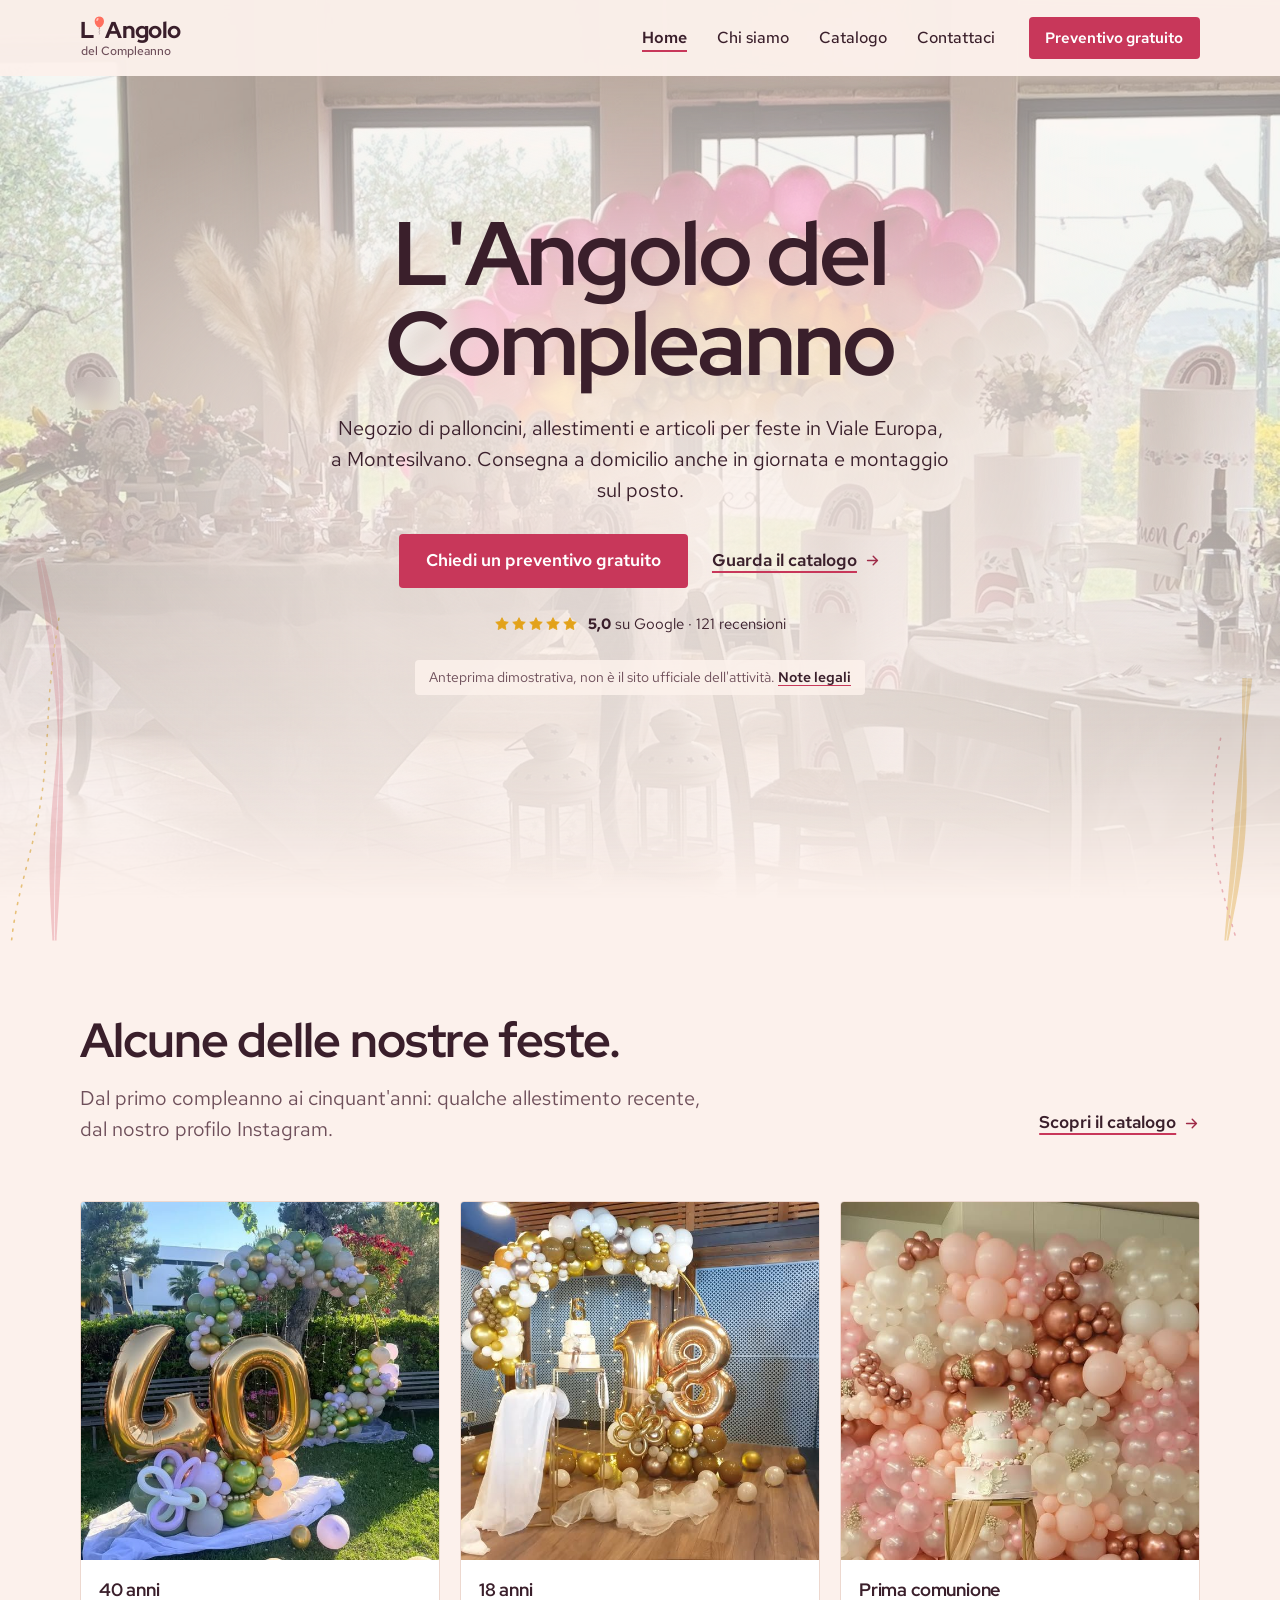
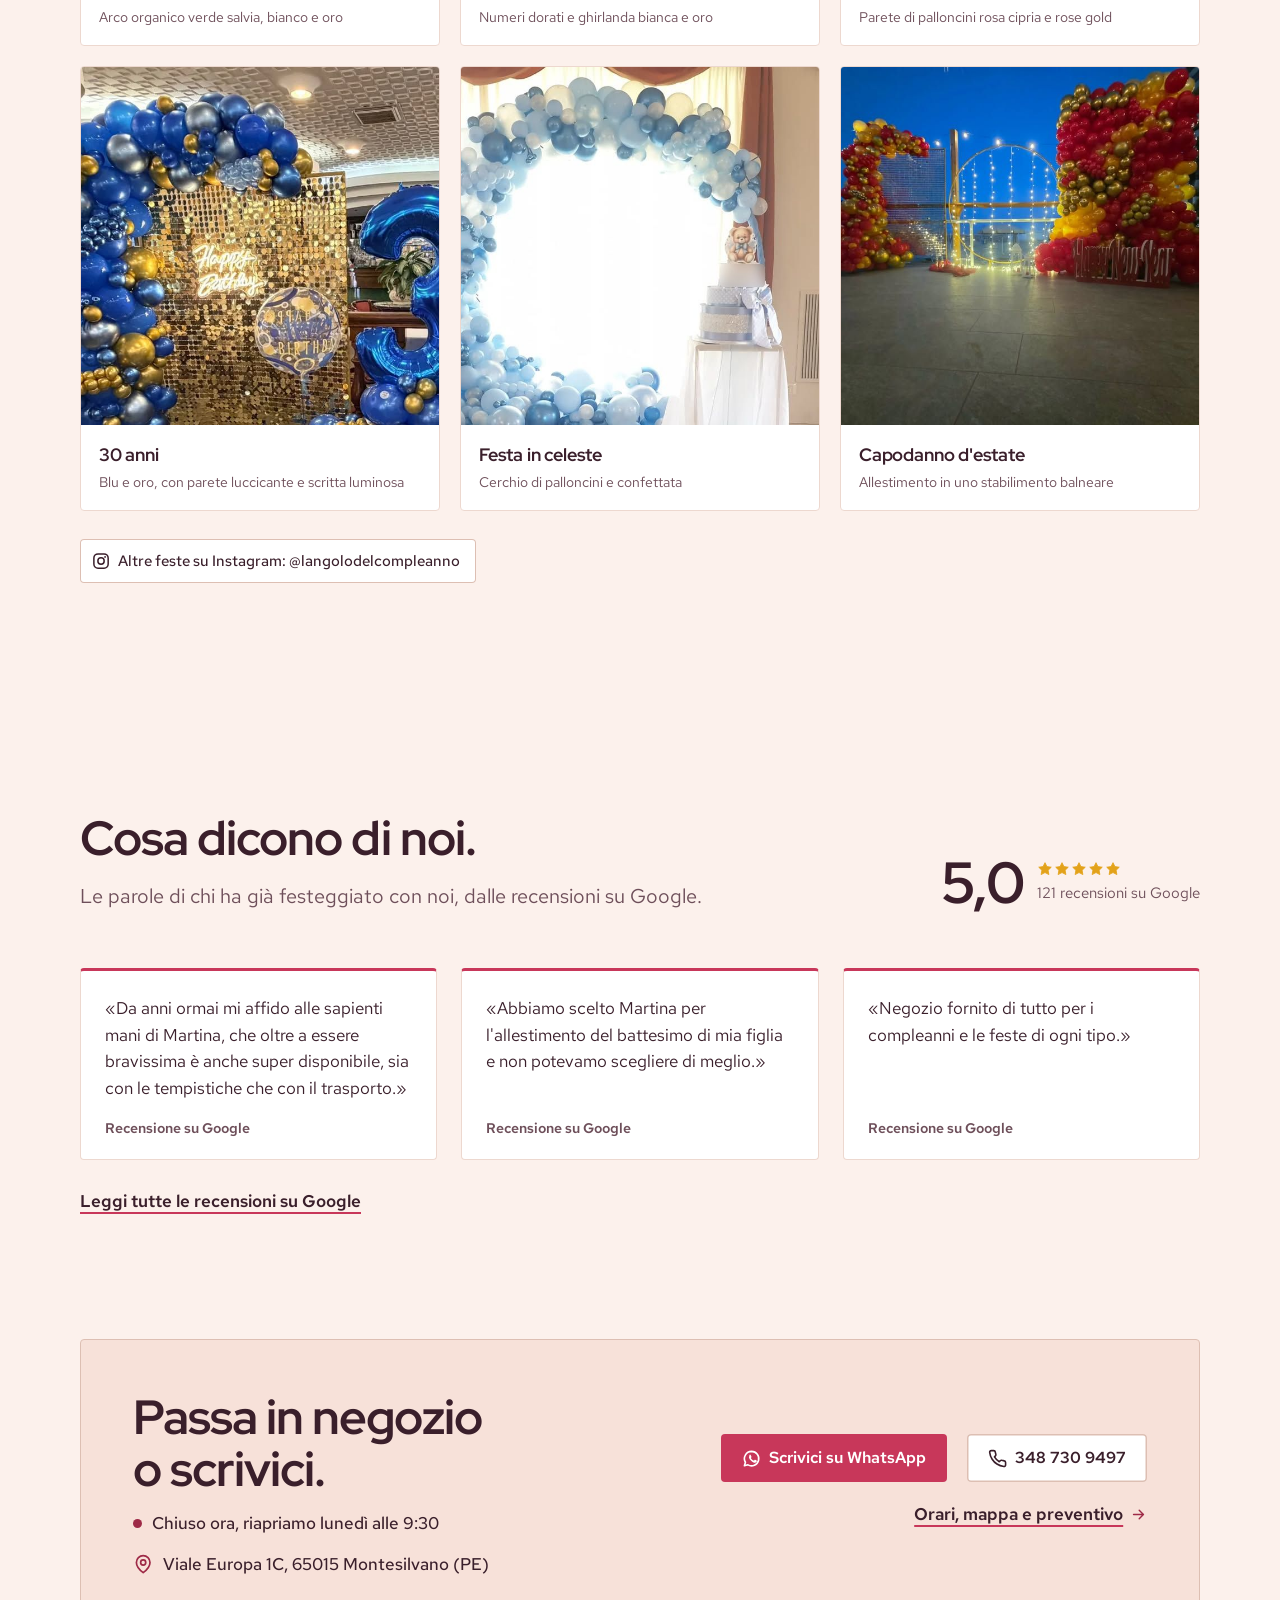
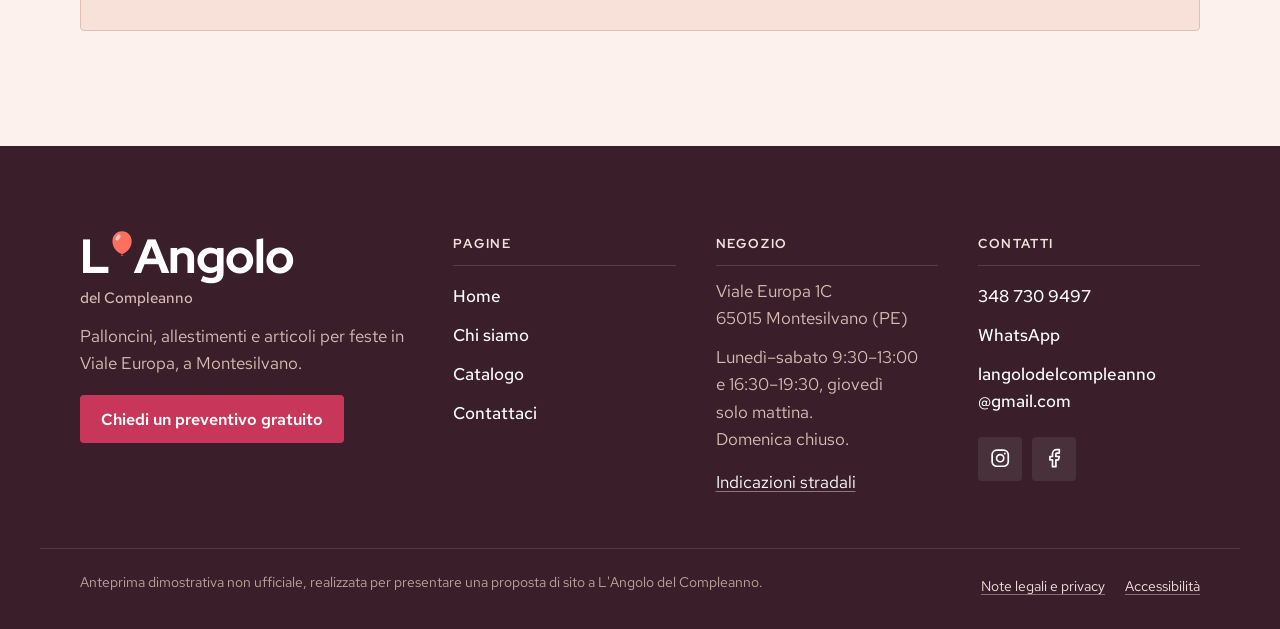
==== commit 83c67334: "Sito su 4 pagine: home, chi siamo, catalogo, contattaci - Pagine separate con intestazione e pedice " ====
--- a/index.html
+++ b/index.html
@@ -4,39 +4,40 @@
   <meta charset="utf-8">
   <meta name="viewport" content="width=device-width, initial-scale=1, viewport-fit=cover">
   <title>Anteprima sito · L'Angolo del Compleanno, Montesilvano</title>
-  <meta name="description" content="Negozio di palloncini a Montesilvano (PE): palloncini, balloon art, allestimenti e articoli per feste. Consegna a domicilio anche in giornata e montaggio sul posto.">
+  <meta name="description" content="Negozio di palloncini a Montesilvano (PE): allestimenti con palloncini per battesimi, comunioni, compleanni ed eventi. Consegna anche in giornata e montaggio sul posto.">
   <meta name="theme-color" content="#FCF1EC">
   <meta property="og:type" content="website">
   <meta property="og:locale" content="it_IT">
-  <meta property="og:title" content="Anteprima del sito · L'Angolo del Compleanno">
-  <meta property="og:description" content="Palloncini, allestimenti e articoli per feste. Viale Europa 1C, Montesilvano (PE).">
+  <meta property="og:title" content="Anteprima sito · L'Angolo del Compleanno, Montesilvano">
+  <meta property="og:description" content="Negozio di palloncini a Montesilvano (PE): allestimenti con palloncini per battesimi, comunioni, compleanni ed eventi. Consegna anche in giornata e montaggio sul posto.">
+  <meta name="robots" content="noindex, nofollow, noarchive, noimageindex">
+  <meta name="referrer" content="strict-origin-when-cross-origin">
   <link rel="icon" href="favicon.svg" type="image/svg+xml">
-    <meta name="robots" content="noindex, nofollow, noarchive, noimageindex">
-  <meta name="referrer" content="strict-origin-when-cross-origin">
-    <link rel="preload" href="fonts/redhat-display-latin.woff2" as="font" type="font/woff2" crossorigin>
+  <link rel="preload" href="fonts/redhat-display-latin.woff2" as="font" type="font/woff2" crossorigin>
   <link rel="preload" href="fonts/redhat-text-latin.woff2" as="font" type="font/woff2" crossorigin>
-  <link rel="stylesheet" href="style.css?v=20260929a">
+  <link rel="stylesheet" href="style.css?v=20260929b">
   <script>document.documentElement.classList.add('js')</script>
-  <script src="script.js?v=20260929a" defer></script>
+  <script src="script.js?v=20260929b" defer></script>
 </head>
 <body>
 
-<svg class="sprite" width="0" height="0" aria-hidden="true" focusable="false"><defs><symbol id="i-whatsapp" viewBox="0 0 24 24"><path d="M12 3a9 9 0 0 0-7.7 13.6L3 21l4.5-1.2A9 9 0 1 0 12 3Z" fill="none" stroke="currentColor" stroke-width="2" stroke-linecap="round" stroke-linejoin="round"/><path d="M9.2 7.7c.2-.4.4-.4.7-.4h.5c.2 0 .4 0 .6.4l.8 1.9c.1.2.1.4 0 .6l-.5.7c-.1.2-.2.3-.1.6.4.8 1 1.4 1.6 1.9.6.5 1.2.8 1.9 1.1.2.1.4.1.5-.1l.7-.8c.2-.2.4-.2.6-.1l1.7.8c.2.1.4.2.4.4 0 .3 0 1.1-.5 1.6-.4.5-1.2.9-2 .9-.8 0-2.3-.3-4-1.8-1.9-1.6-3-3.6-3.2-4.2-.3-.9-.2-1.9.3-2.6Z" fill="currentColor"/></symbol><symbol id="i-phone" viewBox="0 0 24 24"><path d="M22 16.9v3a2 2 0 0 1-2.2 2 19.8 19.8 0 0 1-8.6-3.1 19.5 19.5 0 0 1-6-6A19.8 19.8 0 0 1 2.1 4.2 2 2 0 0 1 4.1 2h3a2 2 0 0 1 2 1.7c.1 1 .4 1.9.7 2.8a2 2 0 0 1-.5 2.1L8.1 9.9a16 16 0 0 0 6 6l1.3-1.3a2 2 0 0 1 2.1-.4c.9.3 1.8.6 2.8.7a2 2 0 0 1 1.7 2Z" fill="none" stroke="currentColor" stroke-width="2" stroke-linecap="round" stroke-linejoin="round"/></symbol><symbol id="i-pin" viewBox="0 0 24 24"><path d="M20 10c0 6-8 12-8 12s-8-6-8-12a8 8 0 0 1 16 0Z" fill="none" stroke="currentColor" stroke-width="2" stroke-linecap="round" stroke-linejoin="round"/><circle cx="12" cy="10" r="3" fill="none" stroke="currentColor" stroke-width="2" stroke-linecap="round" stroke-linejoin="round"/></symbol><symbol id="i-clock" viewBox="0 0 24 24"><circle cx="12" cy="12" r="10" fill="none" stroke="currentColor" stroke-width="2" stroke-linecap="round" stroke-linejoin="round"/><path d="M12 6v6l4 2" fill="none" stroke="currentColor" stroke-width="2" stroke-linecap="round" stroke-linejoin="round"/></symbol><symbol id="i-mail" viewBox="0 0 24 24"><rect x="2" y="4" width="20" height="16" rx="3" fill="none" stroke="currentColor" stroke-width="2" stroke-linecap="round" stroke-linejoin="round"/><path d="m22 7-9 5.7a2 2 0 0 1-2 0L2 7" fill="none" stroke="currentColor" stroke-width="2" stroke-linecap="round" stroke-linejoin="round"/></symbol><symbol id="i-instagram" viewBox="0 0 24 24"><rect x="2.5" y="2.5" width="19" height="19" rx="5.5" fill="none" stroke="currentColor" stroke-width="2" stroke-linecap="round" stroke-linejoin="round"/><circle cx="12" cy="12" r="4.2" fill="none" stroke="currentColor" stroke-width="2" stroke-linecap="round" stroke-linejoin="round"/><circle cx="17.4" cy="6.6" r="1.2" fill="currentColor"/></symbol><symbol id="i-facebook" viewBox="0 0 24 24"><path d="M18 2h-3a5 5 0 0 0-5 5v3H7v4h3v8h4v-8h3l1-4h-4V7a1 1 0 0 1 1-1h3Z" fill="none" stroke="currentColor" stroke-width="2" stroke-linecap="round" stroke-linejoin="round"/></symbol><symbol id="i-arrow-right" viewBox="0 0 24 24"><path d="M5 12h14M13 6l6 6-6 6" fill="none" stroke="currentColor" stroke-width="2" stroke-linecap="round" stroke-linejoin="round"/></symbol><symbol id="i-arrow-up-right" viewBox="0 0 24 24"><path d="M7 17 17 7M8 7h9v9" fill="none" stroke="currentColor" stroke-width="2" stroke-linecap="round" stroke-linejoin="round"/></symbol><symbol id="i-star" viewBox="0 0 24 24"><path d="M12 2.5l2.9 5.9 6.5.9-4.7 4.6 1.1 6.5L12 17.3l-5.8 3.1 1.1-6.5-4.7-4.6 6.5-.9Z" fill="currentColor" stroke="currentColor" stroke-width="1.2" stroke-linejoin="round"/></symbol><symbol id="i-check" viewBox="0 0 24 24"><path d="M20 6 9 17l-5-5" fill="none" stroke="currentColor" stroke-width="2" stroke-linecap="round" stroke-linejoin="round"/></symbol><symbol id="i-truck" viewBox="0 0 24 24"><path d="M14 18V6a2 2 0 0 0-2-2H4a2 2 0 0 0-2 2v11a1 1 0 0 0 1 1h2M15 18H9M19 18h2a1 1 0 0 0 1-1v-3.6a1 1 0 0 0-.2-.7l-3.5-4.3a1 1 0 0 0-.8-.4H14" fill="none" stroke="currentColor" stroke-width="2" stroke-linecap="round" stroke-linejoin="round"/><circle cx="17" cy="18" r="2" fill="none" stroke="currentColor" stroke-width="2" stroke-linecap="round" stroke-linejoin="round"/><circle cx="7" cy="18" r="2" fill="none" stroke="currentColor" stroke-width="2" stroke-linecap="round" stroke-linejoin="round"/></symbol><symbol id="i-wheelchair" viewBox="0 0 24 24"><circle cx="15.5" cy="4" r="1.6" fill="currentColor"/><path d="M18 19l1-7-6 1M5 8l3-3 5.5 3-2.4 3.5M4.2 14.5a5 5 0 0 0 6.9 6M13.8 17.5a5 5 0 0 0-6.9-6" fill="none" stroke="currentColor" stroke-width="2" stroke-linecap="round" stroke-linejoin="round"/></symbol><symbol id="i-card" viewBox="0 0 24 24"><rect x="2" y="5" width="20" height="14" rx="3" fill="none" stroke="currentColor" stroke-width="2" stroke-linecap="round" stroke-linejoin="round"/><path d="M2 10h20M6 15h4" fill="none" stroke="currentColor" stroke-width="2" stroke-linecap="round" stroke-linejoin="round"/></symbol><symbol id="i-sparkle" viewBox="0 0 24 24"><path d="M11 2.5l1.9 5.6 5.6 1.9-5.6 1.9L11 17.5l-1.9-5.6-5.6-1.9 5.6-1.9Z" fill="currentColor"/><path d="M19 14.5l.8 2.2 2.2.8-2.2.8-.8 2.2-.8-2.2-2.2-.8 2.2-.8Z" fill="currentColor"/></symbol><symbol id="i-palette" viewBox="0 0 24 24"><path d="M12 2a10 10 0 0 0 0 20c1 0 1.7-.8 1.7-1.7 0-.4-.2-.8-.5-1.1-.3-.3-.4-.7-.4-1.1 0-.9.7-1.7 1.7-1.7h2a5.6 5.6 0 0 0 5.5-5.5C22 6 17.5 2 12 2Z" fill="none" stroke="currentColor" stroke-width="2" stroke-linecap="round" stroke-linejoin="round"/><circle cx="13.5" cy="6.5" r="1.2" fill="currentColor"/><circle cx="17.5" cy="10.5" r="1.2" fill="currentColor"/><circle cx="8.5" cy="7.5" r="1.2" fill="currentColor"/><circle cx="6.5" cy="12.5" r="1.2" fill="currentColor"/></symbol><symbol id="i-heart" viewBox="0 0 24 24"><path d="M19 14c1.5-1.5 3-3.2 3-5.5A5.5 5.5 0 0 0 16.5 3c-1.8 0-3 .5-4.5 2-1.5-1.5-2.7-2-4.5-2A5.5 5.5 0 0 0 2 8.5c0 2.3 1.5 4 3 5.5l7 7Z" fill="none" stroke="currentColor" stroke-width="2" stroke-linecap="round" stroke-linejoin="round"/></symbol><symbol id="i-gift" viewBox="0 0 24 24"><rect x="3" y="8" width="18" height="4" rx="1" fill="none" stroke="currentColor" stroke-width="2" stroke-linecap="round" stroke-linejoin="round"/><path d="M12 8v13M19 12v7a2 2 0 0 1-2 2H7a2 2 0 0 1-2-2v-7M7.5 8a2.5 2.5 0 0 1 0-5C10 3 12 8 12 8s2-5 4.5-5a2.5 2.5 0 0 1 0 5" fill="none" stroke="currentColor" stroke-width="2" stroke-linecap="round" stroke-linejoin="round"/></symbol><symbol id="i-plus" viewBox="0 0 24 24"><path d="M12 5v14M5 12h14" fill="none" stroke="currentColor" stroke-width="2" stroke-linecap="round" stroke-linejoin="round"/></symbol><symbol id="i-map" viewBox="0 0 24 24"><path d="M14.1 5.6a2 2 0 0 0 1.8 0l3.7-1.9a1 1 0 0 1 1.4.9v12.8a1 1 0 0 1-.6.9l-4.5 2.3a2 2 0 0 1-1.8 0l-4.2-2.1a2 2 0 0 0-1.8 0l-3.7 1.9A1 1 0 0 1 3 19.4V6.6a1 1 0 0 1 .6-.9l4.5-2.3a2 2 0 0 1 1.8 0ZM15 5.8v15M9 3.2v15" fill="none" stroke="currentColor" stroke-width="2" stroke-linecap="round" stroke-linejoin="round"/></symbol><symbol id="i-rotate" viewBox="0 0 24 24"><path d="M3 12a9 9 0 1 0 2.6-6.4L3 8M3 3v5h5" fill="none" stroke="currentColor" stroke-width="2" stroke-linecap="round" stroke-linejoin="round"/></symbol><symbol id="logo-balloon" viewBox="0 0 20 36"><path d="M10 .8C15.3.8 18.7 4.8 18.7 9.9 18.7 15.3 14.7 19.9 10.8 21.3L10 21.7 9.2 21.3C5.3 19.9 1.3 15.3 1.3 9.9 1.3 4.8 4.7.8 10 .8Z" fill="#FF6F5E"/><path d="M8.6 23.4 10 21.4 11.4 23.4Z" fill="#D94430"/><ellipse cx="6.4" cy="6.4" rx="1.7" ry="3.1" transform="rotate(30 6.4 6.4)" fill="#fff" opacity=".6"/><path d="M10 23.4c-2.2 1.8 2.2 3 0 5s2 3.2.2 5.6" fill="none" stroke="#3A1F2B" stroke-width="1.1" stroke-linecap="round" opacity=".5"/></symbol></defs></svg>
+<svg class="sprite" width="0" height="0" aria-hidden="true" focusable="false"><defs><symbol id="i-whatsapp" viewBox="0 0 24 24"><path d="M12 3a9 9 0 0 0-7.7 13.6L3 21l4.5-1.2A9 9 0 1 0 12 3Z" fill="none" stroke="currentColor" stroke-width="2" stroke-linecap="round" stroke-linejoin="round"/><path d="M9.2 7.7c.2-.4.4-.4.7-.4h.5c.2 0 .4 0 .6.4l.8 1.9c.1.2.1.4 0 .6l-.5.7c-.1.2-.2.3-.1.6.4.8 1 1.4 1.6 1.9.6.5 1.2.8 1.9 1.1.2.1.4.1.5-.1l.7-.8c.2-.2.4-.2.6-.1l1.7.8c.2.1.4.2.4.4 0 .3 0 1.1-.5 1.6-.4.5-1.2.9-2 .9-.8 0-2.3-.3-4-1.8-1.9-1.6-3-3.6-3.2-4.2-.3-.9-.2-1.9.3-2.6Z" fill="currentColor"/></symbol><symbol id="i-phone" viewBox="0 0 24 24"><path d="M22 16.9v3a2 2 0 0 1-2.2 2 19.8 19.8 0 0 1-8.6-3.1 19.5 19.5 0 0 1-6-6A19.8 19.8 0 0 1 2.1 4.2 2 2 0 0 1 4.1 2h3a2 2 0 0 1 2 1.7c.1 1 .4 1.9.7 2.8a2 2 0 0 1-.5 2.1L8.1 9.9a16 16 0 0 0 6 6l1.3-1.3a2 2 0 0 1 2.1-.4c.9.3 1.8.6 2.8.7a2 2 0 0 1 1.7 2Z" fill="none" stroke="currentColor" stroke-width="2" stroke-linecap="round" stroke-linejoin="round"/></symbol><symbol id="i-pin" viewBox="0 0 24 24"><path d="M20 10c0 6-8 12-8 12s-8-6-8-12a8 8 0 0 1 16 0Z" fill="none" stroke="currentColor" stroke-width="2" stroke-linecap="round" stroke-linejoin="round"/><circle cx="12" cy="10" r="3" fill="none" stroke="currentColor" stroke-width="2" stroke-linecap="round" stroke-linejoin="round"/></symbol><symbol id="i-clock" viewBox="0 0 24 24"><circle cx="12" cy="12" r="10" fill="none" stroke="currentColor" stroke-width="2" stroke-linecap="round" stroke-linejoin="round"/><path d="M12 6v6l4 2" fill="none" stroke="currentColor" stroke-width="2" stroke-linecap="round" stroke-linejoin="round"/></symbol><symbol id="i-mail" viewBox="0 0 24 24"><rect x="2" y="4" width="20" height="16" rx="3" fill="none" stroke="currentColor" stroke-width="2" stroke-linecap="round" stroke-linejoin="round"/><path d="m22 7-9 5.7a2 2 0 0 1-2 0L2 7" fill="none" stroke="currentColor" stroke-width="2" stroke-linecap="round" stroke-linejoin="round"/></symbol><symbol id="i-instagram" viewBox="0 0 24 24"><rect x="2.5" y="2.5" width="19" height="19" rx="5.5" fill="none" stroke="currentColor" stroke-width="2" stroke-linecap="round" stroke-linejoin="round"/><circle cx="12" cy="12" r="4.2" fill="none" stroke="currentColor" stroke-width="2" stroke-linecap="round" stroke-linejoin="round"/><circle cx="17.4" cy="6.6" r="1.2" fill="currentColor"/></symbol><symbol id="i-facebook" viewBox="0 0 24 24"><path d="M18 2h-3a5 5 0 0 0-5 5v3H7v4h3v8h4v-8h3l1-4h-4V7a1 1 0 0 1 1-1h3Z" fill="none" stroke="currentColor" stroke-width="2" stroke-linecap="round" stroke-linejoin="round"/></symbol><symbol id="i-arrow-right" viewBox="0 0 24 24"><path d="M5 12h14M13 6l6 6-6 6" fill="none" stroke="currentColor" stroke-width="2" stroke-linecap="round" stroke-linejoin="round"/></symbol><symbol id="i-arrow-up-right" viewBox="0 0 24 24"><path d="M7 17 17 7M8 7h9v9" fill="none" stroke="currentColor" stroke-width="2" stroke-linecap="round" stroke-linejoin="round"/></symbol><symbol id="i-star" viewBox="0 0 24 24"><path d="M12 2.5l2.9 5.9 6.5.9-4.7 4.6 1.1 6.5L12 17.3l-5.8 3.1 1.1-6.5-4.7-4.6 6.5-.9Z" fill="currentColor" stroke="currentColor" stroke-width="1.2" stroke-linejoin="round"/></symbol><symbol id="i-check" viewBox="0 0 24 24"><path d="M20 6 9 17l-5-5" fill="none" stroke="currentColor" stroke-width="2" stroke-linecap="round" stroke-linejoin="round"/></symbol><symbol id="i-truck" viewBox="0 0 24 24"><path d="M14 18V6a2 2 0 0 0-2-2H4a2 2 0 0 0-2 2v11a1 1 0 0 0 1 1h2M15 18H9M19 18h2a1 1 0 0 0 1-1v-3.6a1 1 0 0 0-.2-.7l-3.5-4.3a1 1 0 0 0-.8-.4H14" fill="none" stroke="currentColor" stroke-width="2" stroke-linecap="round" stroke-linejoin="round"/><circle cx="17" cy="18" r="2" fill="none" stroke="currentColor" stroke-width="2" stroke-linecap="round" stroke-linejoin="round"/><circle cx="7" cy="18" r="2" fill="none" stroke="currentColor" stroke-width="2" stroke-linecap="round" stroke-linejoin="round"/></symbol><symbol id="i-wheelchair" viewBox="0 0 24 24"><circle cx="15.5" cy="4" r="1.6" fill="currentColor"/><path d="M18 19l1-7-6 1M5 8l3-3 5.5 3-2.4 3.5M4.2 14.5a5 5 0 0 0 6.9 6M13.8 17.5a5 5 0 0 0-6.9-6" fill="none" stroke="currentColor" stroke-width="2" stroke-linecap="round" stroke-linejoin="round"/></symbol><symbol id="i-card" viewBox="0 0 24 24"><rect x="2" y="5" width="20" height="14" rx="3" fill="none" stroke="currentColor" stroke-width="2" stroke-linecap="round" stroke-linejoin="round"/><path d="M2 10h20M6 15h4" fill="none" stroke="currentColor" stroke-width="2" stroke-linecap="round" stroke-linejoin="round"/></symbol><symbol id="i-sparkle" viewBox="0 0 24 24"><path d="M11 2.5l1.9 5.6 5.6 1.9-5.6 1.9L11 17.5l-1.9-5.6-5.6-1.9 5.6-1.9Z" fill="currentColor"/><path d="M19 14.5l.8 2.2 2.2.8-2.2.8-.8 2.2-.8-2.2-2.2-.8 2.2-.8Z" fill="currentColor"/></symbol><symbol id="i-palette" viewBox="0 0 24 24"><path d="M12 2a10 10 0 0 0 0 20c1 0 1.7-.8 1.7-1.7 0-.4-.2-.8-.5-1.1-.3-.3-.4-.7-.4-1.1 0-.9.7-1.7 1.7-1.7h2a5.6 5.6 0 0 0 5.5-5.5C22 6 17.5 2 12 2Z" fill="none" stroke="currentColor" stroke-width="2" stroke-linecap="round" stroke-linejoin="round"/><circle cx="13.5" cy="6.5" r="1.2" fill="currentColor"/><circle cx="17.5" cy="10.5" r="1.2" fill="currentColor"/><circle cx="8.5" cy="7.5" r="1.2" fill="currentColor"/><circle cx="6.5" cy="12.5" r="1.2" fill="currentColor"/></symbol><symbol id="i-heart" viewBox="0 0 24 24"><path d="M19 14c1.5-1.5 3-3.2 3-5.5A5.5 5.5 0 0 0 16.5 3c-1.8 0-3 .5-4.5 2-1.5-1.5-2.7-2-4.5-2A5.5 5.5 0 0 0 2 8.5c0 2.3 1.5 4 3 5.5l7 7Z" fill="none" stroke="currentColor" stroke-width="2" stroke-linecap="round" stroke-linejoin="round"/></symbol><symbol id="i-gift" viewBox="0 0 24 24"><rect x="3" y="8" width="18" height="4" rx="1" fill="none" stroke="currentColor" stroke-width="2" stroke-linecap="round" stroke-linejoin="round"/><path d="M12 8v13M19 12v7a2 2 0 0 1-2 2H7a2 2 0 0 1-2-2v-7M7.5 8a2.5 2.5 0 0 1 0-5C10 3 12 8 12 8s2-5 4.5-5a2.5 2.5 0 0 1 0 5" fill="none" stroke="currentColor" stroke-width="2" stroke-linecap="round" stroke-linejoin="round"/></symbol><symbol id="i-plus" viewBox="0 0 24 24"><path d="M12 5v14M5 12h14" fill="none" stroke="currentColor" stroke-width="2" stroke-linecap="round" stroke-linejoin="round"/></symbol><symbol id="i-map" viewBox="0 0 24 24"><path d="M14.1 5.6a2 2 0 0 0 1.8 0l3.7-1.9a1 1 0 0 1 1.4.9v12.8a1 1 0 0 1-.6.9l-4.5 2.3a2 2 0 0 1-1.8 0l-4.2-2.1a2 2 0 0 0-1.8 0l-3.7 1.9A1 1 0 0 1 3 19.4V6.6a1 1 0 0 1 .6-.9l4.5-2.3a2 2 0 0 1 1.8 0ZM15 5.8v15M9 3.2v15" fill="none" stroke="currentColor" stroke-width="2" stroke-linecap="round" stroke-linejoin="round"/></symbol><symbol id="i-rotate" viewBox="0 0 24 24"><path d="M3 12a9 9 0 1 0 2.6-6.4L3 8M3 3v5h5" fill="none" stroke="currentColor" stroke-width="2" stroke-linecap="round" stroke-linejoin="round"/></symbol><symbol id="i-bag" viewBox="0 0 24 24"><path d="M6 7h12l1 13a1 1 0 0 1-1 1H6a1 1 0 0 1-1-1L6 7Z" fill="none" stroke="currentColor" stroke-width="2" stroke-linecap="round" stroke-linejoin="round"/><path d="M9 10V6a3 3 0 0 1 6 0v4" fill="none" stroke="currentColor" stroke-width="2" stroke-linecap="round" stroke-linejoin="round"/></symbol><symbol id="i-type" viewBox="0 0 24 24"><path d="M4 7V5h16v2M12 5v14M9 19h6" fill="none" stroke="currentColor" stroke-width="2" stroke-linecap="round" stroke-linejoin="round"/></symbol><symbol id="i-cake" viewBox="0 0 24 24"><path d="M4 21V12a2 2 0 0 1 2-2h12a2 2 0 0 1 2 2v9M2 21h20M4 15c1.5 1 3 1 4 0s3-1 4 0 3 1 4 0 3-1 4 0M12 10V7" fill="none" stroke="currentColor" stroke-width="2" stroke-linecap="round" stroke-linejoin="round"/><path d="M12 3.5c.8.9 1 1.6.6 2.2a.7.7 0 0 1-1.2 0c-.4-.6-.2-1.3.6-2.2Z" fill="currentColor"/></symbol><symbol id="i-store" viewBox="0 0 24 24"><path d="M3 9l1.5-5h15L21 9M3 9v11h18V9M3 9h18M9 20v-6h6v6" fill="none" stroke="currentColor" stroke-width="2" stroke-linecap="round" stroke-linejoin="round"/></symbol><symbol id="logo-balloon" viewBox="0 0 20 36"><path d="M10 .8C15.3.8 18.7 4.8 18.7 9.9 18.7 15.3 14.7 19.9 10.8 21.3L10 21.7 9.2 21.3C5.3 19.9 1.3 15.3 1.3 9.9 1.3 4.8 4.7.8 10 .8Z" fill="#FF6F5E"/><path d="M8.6 23.4 10 21.4 11.4 23.4Z" fill="#D94430"/><ellipse cx="6.4" cy="6.4" rx="1.7" ry="3.1" transform="rotate(30 6.4 6.4)" fill="#fff" opacity=".6"/><path d="M10 23.4c-2.2 1.8 2.2 3 0 5s2 3.2.2 5.6" fill="none" stroke="#3A1F2B" stroke-width="1.1" stroke-linecap="round" opacity=".5"/></symbol></defs></svg>
 
 <a class="skip" href="#main">Vai al contenuto</a>
 
 <header class="site-header" data-header>
   <div class="wrap header-inner">
-    <a class="brand" href="#top" aria-label="L'Angolo del Compleanno, torna all'inizio">
+    <a class="brand" href="./" aria-label="L'Angolo del Compleanno, vai alla home">
       <span class="brand-name" aria-hidden="true">L<svg class="brand-balloon" viewBox="0 0 20 36" focusable="false"><use href="#logo-balloon"/></svg>Angolo</span>
       <span class="brand-sub" aria-hidden="true">del Compleanno</span>
     </a>
     <nav class="nav" aria-label="Navigazione principale">
       <div class="menu" id="menu" data-menu>
         <ul class="nav-list">
-          <li><a href="#chi-siamo">Chi siamo</a></li>
-          <li><a href="#servizi">Servizi</a></li>
-          <li><a href="#contatti">Contatti</a></li>
+          <li><a href="./" aria-current="page">Home</a></li>
+          <li><a href="chi-siamo">Chi siamo</a></li>
+          <li><a href="catalogo">Catalogo</a></li>
+          <li><a href="contatti">Contattaci</a></li>
         </ul>
         <div class="menu-extra">
           <p class="status" data-status-wrap><span class="dot" aria-hidden="true"></span><span data-status>Viale Europa 1C, Montesilvano</span></p>
@@ -46,7 +47,7 @@
           </div>
         </div>
       </div>
-      <a class="btn btn-primary btn-sm nav-cta" href="#preventivo">Preventivo</a>
+      <a class="btn btn-primary btn-sm nav-cta" href="contatti#preventivo">Preventivo gratuito</a>
       <button class="menu-btn" type="button" aria-expanded="false" aria-controls="menu" data-menu-btn>
         <span class="sr-only">Apri il menu</span>
         <span class="menu-icon" aria-hidden="true"><i></i><i></i></span>
@@ -58,7 +59,7 @@
 <main id="main">
   <div class="ribbons" aria-hidden="true" data-ribbons></div>
 
-      <section class="hero" id="top" aria-labelledby="hero-title">
+  <section class="hero" id="top" aria-labelledby="hero-title" data-intro>
     <div class="hero-media">
       <img src="img/hero-1600.jpg" srcset="img/hero-900.jpg 900w, img/hero-1600.jpg 1600w" sizes="(orientation: portrait) 134vh, 100vw" alt="Arco di palloncini rosa, oro e bianchi con tavolo dei dolci, allestito da L'Angolo del Compleanno" width="1600" height="1200" fetchpriority="high" decoding="async">
     </div>
@@ -66,448 +67,154 @@
       <h1 id="hero-title" class="display" data-split>L'Angolo del Compleanno</h1>
       <p class="lead" data-hero-in>Negozio di palloncini, allestimenti e articoli per feste in Viale Europa, a&nbsp;Montesilvano. Consegna a domicilio anche in giornata e montaggio sul posto.</p>
       <div class="hero-actions" data-hero-in>
-        <a class="btn btn-primary btn-lg" href="#preventivo" data-hero-cta>Chiedi un preventivo</a>
-        <a class="text-link" href="#servizi">Scopri i servizi</a>
+        <a class="btn btn-primary btn-lg" href="contatti#preventivo" data-intro-cta>Chiedi un preventivo gratuito</a>
+        <a class="text-link" href="catalogo">Guarda il catalogo<svg class="i i-arrow" aria-hidden="true"><use href="#i-arrow-right"/></svg></a>
       </div>
       <a class="rating js-reviews" href="https://www.google.com/maps/search/?api=1&amp;query=L%27Angolo%20del%20Compleanno%2C%20Viale%20Europa%201C%2C%2065015%20Montesilvano%20PE" target="_blank" rel="noopener" data-hero-in>
         <span class="rating-stars" aria-hidden="true"><svg class="i"><use href="#i-star"/></svg><svg class="i"><use href="#i-star"/></svg><svg class="i"><use href="#i-star"/></svg><svg class="i"><use href="#i-star"/></svg><svg class="i"><use href="#i-star"/></svg></span>
-        <span><strong>5,0</strong> su Google · 121 recensioni</span>
-      <span class="sr-only"> (si apre in una nuova scheda)</span></a>
-      <p class="demo-note" data-hero-in>Anteprima dimostrativa, non è il sito ufficiale dell'attività. <a href="note-legali.html">Note legali</a></p>
-    </div>
-  </section>
-
-    <section class="section about" id="chi-siamo" aria-labelledby="about-title">
-    <div class="wrap about-grid">
-      <figure class="about-art" aria-label="Illustrazione di un allestimento con arco di palloncini, pannelli, torta e numero foil" data-setup>
-        <div class="setup-stage">
-          <svg class="hero-svg" viewBox="0 0 960 820" aria-hidden="true" focusable="false">
-<defs><radialGradient id="h-g-coral" cx=".4" cy=".34" r=".72" fx=".3" fy=".24"><stop offset="0" stop-color="#FFB0A3"/><stop offset=".45" stop-color="#FF6F5E"/><stop offset="1" stop-color="#D94430"/></radialGradient><radialGradient id="h-g-blush" cx=".4" cy=".34" r=".72" fx=".3" fy=".24"><stop offset="0" stop-color="#FFE3DD"/><stop offset=".45" stop-color="#FFB8AC"/><stop offset="1" stop-color="#EE8C7A"/></radialGradient><radialGradient id="h-g-sun" cx=".4" cy=".34" r=".72" fx=".3" fy=".24"><stop offset="0" stop-color="#FFEBAE"/><stop offset=".45" stop-color="#FFC940"/><stop offset="1" stop-color="#E29E12"/></radialGradient><radialGradient id="h-g-butter" cx=".4" cy=".34" r=".72" fx=".3" fy=".24"><stop offset="0" stop-color="#FFF6D6"/><stop offset=".45" stop-color="#FFE7A0"/><stop offset="1" stop-color="#EDC65A"/></radialGradient><radialGradient id="h-g-sky" cx=".4" cy=".34" r=".72" fx=".3" fy=".24"><stop offset="0" stop-color="#FFF6D6"/><stop offset="0.45" stop-color="#FFE7A0"/><stop offset="1" stop-color="#EDC65A"/></radialGradient><radialGradient id="h-g-pearl" cx=".4" cy=".34" r=".72" fx=".3" fy=".24"><stop offset="0" stop-color="#FFFFFF"/><stop offset=".5" stop-color="#F4F6FA"/><stop offset="1" stop-color="#C9D3E1"/></radialGradient><linearGradient id="h-gold" gradientUnits="userSpaceOnUse" x1="-70" y1="-120" x2="70" y2="120"><stop offset="0" stop-color="#FFF3C4"/><stop offset=".3" stop-color="#F7C948"/><stop offset=".55" stop-color="#FFE9A0"/><stop offset=".8" stop-color="#E3A21A"/><stop offset="1" stop-color="#F9D46A"/></linearGradient><linearGradient id="h-gold2" x1="0" y1="0" x2="1" y2="1"><stop offset="0" stop-color="#FFF3C4"/><stop offset=".3" stop-color="#F7C948"/><stop offset=".55" stop-color="#FFE9A0"/><stop offset=".8" stop-color="#E3A21A"/><stop offset="1" stop-color="#F9D46A"/></linearGradient><linearGradient id="h-gsky" x1="0" y1="0" x2="0" y2="1"><stop offset="0" stop-color="#FADFD7"/><stop offset="0.55" stop-color="#F4C6BA"/><stop offset="1" stop-color="#F2BFB2"/></linearGradient><linearGradient id="h-gsun" x1="0" y1="0" x2="0" y2="1"><stop offset="0" stop-color="#FCE8B6"/><stop offset="0.45" stop-color="#F5CF78"/><stop offset="1" stop-color="#F2C766"/></linearGradient><linearGradient id="h-gcyl" x1="0" y1="0" x2="1" y2="0"><stop offset="0" stop-color="#F1E4DF"/><stop offset="0.22" stop-color="#FFFFFF"/><stop offset="0.55" stop-color="#FFFFFF"/><stop offset="1" stop-color="#E4D2CB"/></linearGradient><radialGradient id="h-gbub" cx=".5" cy=".5" r=".5"><stop offset="0.7" stop-color="#F7E1D9" stop-opacity="0"/><stop offset="1" stop-color="#F7E1D9" stop-opacity="0.75"/></radialGradient><filter id="h-f1" x="-20%" y="-50%" width="140%" height="200%"><feGaussianBlur stdDeviation="5"/></filter><filter id="h-f2" x="-20%" y="-20%" width="140%" height="140%"><feGaussianBlur stdDeviation="9"/></filter><symbol id="h-b" viewBox="-60 -64 120 132" overflow="visible"><path d="M0-58C31-58 50-35 50-8 50 21 28 46 5 54L0 56-5 54C-28 46-50 21-50-8-50-35-31-58 0-58Z"/><path d="M-6 63 0 54 6 63C3 65-3 65-6 63Z"/><path d="M-6 63 0 54 6 63C3 65-3 65-6 63Z" fill="#3A1F2B" opacity=".18"/><ellipse cx="-21" cy="-29" rx="10" ry="18" transform="rotate(32 -21 -29)" fill="#fff" opacity=".5"/><ellipse cx="-30" cy="-6" rx="3" ry="5" transform="rotate(20 -30 -6)" fill="#fff" opacity=".35"/></symbol><symbol id="h-c" viewBox="-50 -50 100 100" overflow="visible"><circle r="50"/><ellipse cx="-19" cy="-23" rx="9" ry="16" transform="rotate(35 -19 -23)" fill="#fff" opacity=".5"/><ellipse cx="-33" cy="-3" rx="2.6" ry="5" transform="rotate(15 -33 -3)" fill="#fff" opacity=".3"/></symbol><symbol id="h-cd" viewBox="-50 -50 100 100" overflow="visible"><circle r="50"/><circle r="50" fill="#3A1F2B" opacity=".06"/><ellipse cx="-19" cy="-23" rx="9" ry="16" transform="rotate(35 -19 -23)" fill="#fff" opacity=".5"/><ellipse cx="-33" cy="-3" rx="2.6" ry="5" transform="rotate(15 -33 -3)" fill="#fff" opacity=".3"/></symbol><symbol id="h-o" viewBox="-50 -50 100 100" overflow="visible"><ellipse rx="50" ry="45" transform="rotate(28)"/><ellipse cx="-19" cy="-23" rx="9" ry="16" transform="rotate(35 -19 -23)" fill="#fff" opacity=".5"/><ellipse cx="-33" cy="-3" rx="2.6" ry="5" transform="rotate(15 -33 -3)" fill="#fff" opacity=".3"/></symbol><symbol id="h-od" viewBox="-50 -50 100 100" overflow="visible"><ellipse rx="50" ry="45" transform="rotate(28)"/><ellipse rx="50" ry="45" transform="rotate(28)" fill="#3A1F2B" opacity=".06"/><ellipse cx="-19" cy="-23" rx="9" ry="16" transform="rotate(35 -19 -23)" fill="#fff" opacity=".5"/><ellipse cx="-33" cy="-3" rx="2.6" ry="5" transform="rotate(15 -33 -3)" fill="#fff" opacity=".3"/></symbol><symbol id="h-q" viewBox="-50 -50 100 100" overflow="visible"><ellipse rx="50" ry="46" transform="rotate(-38)"/><ellipse cx="-19" cy="-23" rx="9" ry="16" transform="rotate(35 -19 -23)" fill="#fff" opacity=".5"/><ellipse cx="-33" cy="-3" rx="2.6" ry="5" transform="rotate(15 -33 -3)" fill="#fff" opacity=".3"/></symbol><symbol id="h-qd" viewBox="-50 -50 100 100" overflow="visible"><ellipse rx="50" ry="46" transform="rotate(-38)"/><ellipse rx="50" ry="46" transform="rotate(-38)" fill="#3A1F2B" opacity=".06"/><ellipse cx="-19" cy="-23" rx="9" ry="16" transform="rotate(35 -19 -23)" fill="#fff" opacity=".5"/><ellipse cx="-33" cy="-3" rx="2.6" ry="5" transform="rotate(15 -33 -3)" fill="#fff" opacity=".3"/></symbol><clipPath id="h-cp"><path d="M440 766V365A200 200 0 0 1 840 365V766Z"/></clipPath></defs>
-<ellipse cx="560" cy="770" rx="400" ry="20" fill="#3A1F2B" opacity=".08" filter="url(#h-f1)"/>
-<ellipse cx="660" cy="767" rx="215" ry="7" fill="#3A1F2B" opacity=".12" filter="url(#h-f1)"/>
-<g class="h-panel">
-<path d="M450 766V365A200 200 0 0 1 850 365V766Z" fill="#E3A698"/>
-<path d="M440 766V365A200 200 0 0 1 840 365V766Z" fill="url(#h-gsky)"/>
-<g clip-path="url(#h-cp)"><g opacity=".2" filter="url(#h-f2)" fill="#3A1F2B"><circle cx="471.5" cy="294" r="24.4"/><circle cx="482.7" cy="274" r="29.8"/><circle cx="496.1" cy="255.5" r="35.3"/><circle cx="511.4" cy="238.5" r="40.7"/><circle cx="528.6" cy="223.4" r="46.2"/><circle cx="547.4" cy="210.3" r="49.4"/><circle cx="567.5" cy="199.4" r="52.6"/><circle cx="588.7" cy="190.8" r="55.8"/><circle cx="610.7" cy="184.7" r="59"/><circle cx="633.3" cy="181.1" r="62.2"/><circle cx="656.2" cy="180" r="65.4"/><circle cx="679" cy="181.6" r="68.7"/><circle cx="701.5" cy="185.7" r="69"/><circle cx="723.4" cy="192.3" r="68.5"/><circle cx="744.4" cy="201.3" r="68.1"/><circle cx="764.3" cy="212.6" r="67.7"/><circle cx="782.8" cy="226.1" r="67.2"/><circle cx="799.6" cy="241.6" r="66.8"/><circle cx="814.6" cy="258.9" r="66.4"/><circle cx="827.6" cy="277.7" r="65.1"/><circle cx="838.3" cy="297.9" r="63.9"/><circle cx="846.7" cy="319.2" r="62.7"/><circle cx="852.7" cy="341.3" r="61.4"/><circle cx="856.1" cy="363.9" r="60.2"/><circle cx="857.6" cy="386.8" r="58.9"/><circle cx="858" cy="409.6" r="57.9"/><circle cx="858" cy="432.5" r="57.4"/><circle cx="858" cy="455.4" r="56.9"/><circle cx="858" cy="478.3" r="56.4"/><circle cx="858.1" cy="501.2" r="56"/><circle cx="858.1" cy="524.1" r="55.5"/><circle cx="858.2" cy="547" r="55"/><circle cx="858.3" cy="569.9" r="54.5"/><circle cx="858.4" cy="592.8" r="54"/><circle cx="858.5" cy="615.7" r="54.3"/><circle cx="858.7" cy="638.5" r="55.8"/><circle cx="858.9" cy="661.4" r="57.2"/><circle cx="859.1" cy="684.3" r="58.7"/><circle cx="859.3" cy="707.2" r="60.1"/><circle cx="859.7" cy="730.1" r="61.6"/><circle cx="860" cy="753" r="63"/></g></g>
-</g>
-<g class="h-panel">
-<ellipse cx="421" cy="767" rx="140" ry="6" fill="#3A1F2B" opacity=".12" filter="url(#h-f1)"/>
-<path d="M298 766V490A125 125 0 0 1 548 490V766Z" fill="#DDAA4E"/>
-<path d="M290 766V490A125 125 0 0 1 540 490V766Z" fill="url(#h-gsun)"/>
-</g>
-<use class="h-b" href="#h-qd" x="616.2" y="142.7" width="109.7" height="109.7" fill="url(#h-g-coral)"/>
-<use class="h-b" href="#h-qd" x="741.1" y="236.9" width="104.1" height="104.1" fill="url(#h-g-blush)"/>
-<use class="h-b" href="#h-od" x="775.3" y="341.6" width="94.6" height="94.6" fill="url(#h-g-coral)"/>
-<use class="h-b" href="#h-qd" x="712.1" y="124.3" width="111.2" height="111.2" fill="url(#h-g-pearl)"/>
-<use class="h-b" href="#h-qd" x="773.8" y="614.5" width="95.4" height="95.4" fill="url(#h-g-coral)"/>
-<use class="h-b" href="#h-qd" x="821.1" y="427.1" width="92.4" height="92.4" fill="url(#h-g-blush)"/>
-<use class="h-b" href="#h-cd" x="515.8" y="161.2" width="84.4" height="84.4" fill="url(#h-g-sun)"/>
-<use class="h-b" href="#h-cd" x="820.8" y="515.9" width="87.9" height="87.9" fill="url(#h-g-coral)"/>
-<use class="h-b" href="#h-cd" x="547.4" y="99.5" width="96.4" height="96.4" fill="url(#h-g-blush)"/>
-<use class="h-b" href="#h-od" x="458.6" y="188" width="64.7" height="64.7" fill="url(#h-g-pearl)"/>
-<use class="h-b" href="#h-qd" x="837.9" y="273.4" width="93.3" height="93.3" fill="url(#h-g-pearl)"/>
-<use class="h-b" href="#h-qd" x="834.4" y="655.4" width="94.6" height="94.6" fill="url(#h-g-pearl)"/>
-<use class="h-b" href="#h-cd" x="800.8" y="187.2" width="98.2" height="98.2" fill="url(#h-g-coral)"/>
-<g class="h-leaf"><g transform="translate(462.6 266.3) rotate(205)"><path d="M0 0Q42 -10.1 84 -4" fill="none" stroke="#5E8F68" stroke-width="2" stroke-linecap="round"/><ellipse cx="16.4" cy="-13.1" rx="9.5" ry="7.6" transform="rotate(-35.9 16.4 -13.1)" fill="#8DBF8B"/><ellipse cx="16.4" cy="5.8" rx="9.5" ry="7.6" transform="rotate(35.6 16.4 5.8)" fill="#6FA47A"/><ellipse cx="32.9" cy="-14.3" rx="8.7" ry="6.9" transform="rotate(-25.8 32.9 -14.3)" fill="#6FA47A"/><ellipse cx="32.9" cy="3.1" rx="8.7" ry="6.9" transform="rotate(26.1 32.9 3.1)" fill="#8DBF8B"/><ellipse cx="49.5" cy="-14.2" rx="7.9" ry="6.3" transform="rotate(-30.1 49.5 -14.2)" fill="#8DBF8B"/><ellipse cx="49.5" cy="1.6" rx="7.9" ry="6.3" transform="rotate(29.2 49.5 1.6)" fill="#6FA47A"/><ellipse cx="66" cy="-12.9" rx="7.1" ry="5.7" transform="rotate(-27.6 66 -12.9)" fill="#6FA47A"/><ellipse cx="66" cy="1.3" rx="7.1" ry="5.7" transform="rotate(34.6 66 1.3)" fill="#8DBF8B"/><ellipse cx="82.6" cy="-10.3" rx="6.3" ry="5" transform="rotate(-36.5 82.6 -10.3)" fill="#8DBF8B"/><ellipse cx="89" cy="-4" rx="6" ry="4.6" fill="#8DBF8B"/></g></g>
-<g class="h-leaf"><g transform="translate(699.1 119.8) rotate(-124.4)"><path d="M0 0Q40 -9.6 80 -3.8" fill="none" stroke="#5E8F68" stroke-width="1.9" stroke-linecap="round"/><ellipse cx="15.6" cy="-12.5" rx="9" ry="7.2" transform="rotate(-22.7 15.6 -12.5)" fill="#8DBF8B"/><ellipse cx="15.6" cy="5.5" rx="9" ry="7.2" transform="rotate(37.2 15.6 5.5)" fill="#6FA47A"/><ellipse cx="31.4" cy="-13.6" rx="8.2" ry="6.6" transform="rotate(-37.1 31.4 -13.6)" fill="#6FA47A"/><ellipse cx="31.4" cy="2.9" rx="8.2" ry="6.6" transform="rotate(23.4 31.4 2.9)" fill="#8DBF8B"/><ellipse cx="47.1" cy="-13.5" rx="7.5" ry="6" transform="rotate(-24.6 47.1 -13.5)" fill="#8DBF8B"/><ellipse cx="47.1" cy="1.5" rx="7.5" ry="6" transform="rotate(33.8 47.1 1.5)" fill="#6FA47A"/><ellipse cx="62.9" cy="-12.2" rx="6.7" ry="5.4" transform="rotate(-27.3 62.9 -12.2)" fill="#6FA47A"/><ellipse cx="62.9" cy="1.2" rx="6.7" ry="5.4" transform="rotate(26.9 62.9 1.2)" fill="#8DBF8B"/><ellipse cx="78.7" cy="-9.8" rx="6" ry="4.8" transform="rotate(-28.3 78.7 -9.8)" fill="#8DBF8B"/><ellipse cx="84.8" cy="-3.8" rx="5.7" ry="4.4" fill="#8DBF8B"/></g></g>
-<g class="h-leaf"><g transform="translate(871.2 423.7) rotate(30)"><path d="M0 0Q31 -7.4 62 -3" fill="none" stroke="#5E8F68" stroke-width="1.7" stroke-linecap="round"/><ellipse cx="11.9" cy="-10.7" rx="8" ry="6.4" transform="rotate(-34.2 11.9 -10.7)" fill="#8DBF8B"/><ellipse cx="11.9" cy="5.3" rx="8" ry="6.4" transform="rotate(30.7 11.9 5.3)" fill="#6FA47A"/><ellipse cx="24.1" cy="-11.5" rx="7.4" ry="5.9" transform="rotate(-32.1 24.1 -11.5)" fill="#6FA47A"/><ellipse cx="24.1" cy="3.2" rx="7.4" ry="5.9" transform="rotate(31.7 24.1 3.2)" fill="#8DBF8B"/><ellipse cx="36.3" cy="-11.3" rx="6.7" ry="5.4" transform="rotate(-28 36.3 -11.3)" fill="#8DBF8B"/><ellipse cx="36.3" cy="2.1" rx="6.7" ry="5.4" transform="rotate(23 36.3 2.1)" fill="#6FA47A"/><ellipse cx="48.6" cy="-10.3" rx="6" ry="4.8" transform="rotate(-37.8 48.6 -10.3)" fill="#6FA47A"/><ellipse cx="48.6" cy="1.8" rx="6" ry="4.8" transform="rotate(35.4 48.6 1.8)" fill="#8DBF8B"/><ellipse cx="60.8" cy="-8.3" rx="5.4" ry="4.3" transform="rotate(-33.9 60.8 -8.3)" fill="#8DBF8B"/><ellipse cx="66.2" cy="-3" rx="5.1" ry="3.9" fill="#8DBF8B"/></g></g>
-<use class="h-b" href="#h-q" x="688.9" y="212.5" width="68.2" height="68.2" fill="url(#h-g-sun)"/>
-<use class="h-b" href="#h-c" x="785" y="495.7" width="57.7" height="57.7" fill="url(#h-g-pearl)"/>
-<use class="h-b" href="#h-o" x="842.3" y="598.8" width="58.8" height="58.8" fill="url(#h-g-blush)"/>
-<use class="h-b" href="#h-c" x="774.1" y="439.8" width="58.4" height="58.4" fill="url(#h-g-sun)"/>
-<use class="h-b" href="#h-o" x="775.3" y="563" width="54.4" height="54.4" fill="url(#h-g-pearl)"/>
-<use class="h-b" href="#h-o" x="671.7" y="95.6" width="63" height="63" fill="url(#h-g-sun)"/>
-<use class="h-b" href="#h-q" x="855.2" y="389.3" width="61.2" height="61.2" fill="url(#h-g-pearl)"/>
-<use class="h-b" href="#h-q" x="453.6" y="249.8" width="34" height="34" fill="url(#h-g-blush)"/>
-<use class="h-b" href="#h-o" x="775.5" y="694.1" width="54.1" height="54.1" fill="url(#h-g-blush)"/>
-<use class="h-b" href="#h-c" x="475.8" y="147.6" width="49.4" height="49.4" fill="url(#h-g-blush)"/>
-<use class="h-b" href="#h-c" x="612.5" y="80.2" width="70.2" height="70.2" fill="url(#h-g-pearl)"/>
-<use class="h-b" href="#h-q" x="572.1" y="179.2" width="62.5" height="62.5" fill="url(#h-g-pearl)"/>
-<use class="h-b" href="#h-q" x="780.9" y="538.1" width="37.7" height="37.7" fill="url(#h-g-sun)"/>
-<use class="h-b" href="#h-q" x="510.3" y="228.5" width="27.4" height="27.4" fill="url(#h-g-coral)"/>
-<use class="h-b" href="#h-o" x="510.5" y="133.5" width="32.9" height="32.9" fill="url(#h-g-coral)"/>
-<use class="h-b" href="#h-q" x="822.4" y="594.7" width="33.3" height="33.3" fill="url(#h-g-sun)"/>
-<use class="h-b" href="#h-o" x="767.2" y="336.1" width="39.2" height="39.2" fill="url(#h-g-pearl)"/>
-<use class="h-b" href="#h-c" x="866.5" y="355.8" width="40.5" height="40.5" fill="url(#h-g-blush)"/>
-<use class="h-b" href="#h-o" x="877.3" y="504" width="37.3" height="37.3" fill="url(#h-g-pearl)"/>
-<use class="h-b" href="#h-c" x="495.6" y="248.8" width="20.1" height="20.1" fill="url(#h-g-sun)"/>
-<use class="h-b" href="#h-c" x="808.5" y="326.7" width="24.6" height="24.6" fill="url(#h-g-pearl)"/>
-<use class="h-b" href="#h-c" x="768.9" y="416.1" width="25.7" height="25.7" fill="url(#h-g-blush)"/>
-<use class="h-b" href="#h-c" x="888.4" y="622.9" width="23.7" height="23.7" fill="url(#h-g-butter)"/>
-<use class="h-b" href="#h-c" x="797.9" y="425" width="24.8" height="24.8" fill="url(#h-g-sky)"/>
-<use class="h-b" href="#h-c" x="883.5" y="594.2" width="23.7" height="23.7" fill="url(#h-g-pearl)"/>
-<use class="h-b" href="#h-c" x="756.6" y="231.3" width="25.9" height="25.9" fill="url(#h-g-coral)"/>
-<use class="h-b" href="#h-c" x="536.3" y="137.4" width="23.7" height="23.7" fill="url(#h-g-sky)"/>
-<use class="h-b" href="#h-c" x="732.7" y="112.3" width="20.6" height="20.6" fill="url(#h-g-sky)"/>
-<use class="h-b" href="#h-c" x="831" y="319.2" width="22.9" height="22.9" fill="url(#h-g-sky)"/>
-<use class="h-b" href="#h-c" x="827" y="166.9" width="21.9" height="21.9" fill="url(#h-g-sky)"/>
-<use class="h-b" href="#h-c" x="530.5" y="111.5" width="22.6" height="22.6" fill="url(#h-g-butter)"/>
-<use class="h-b" href="#h-cd" x="258" y="692" width="68" height="68" fill="url(#h-g-pearl)"/>
-<use class="h-b" href="#h-od" x="194" y="680" width="84" height="84" fill="url(#h-g-coral)"/>
-<g class="h-leaf"><g transform="translate(222 700) rotate(212)"><path d="M0 0Q31 -7.4 62 -3" fill="none" stroke="#5E8F68" stroke-width="1.7" stroke-linecap="round"/><ellipse cx="11.9" cy="-10.7" rx="8" ry="6.4" transform="rotate(-34.2 11.9 -10.7)" fill="#8DBF8B"/><ellipse cx="11.9" cy="5.3" rx="8" ry="6.4" transform="rotate(23.7 11.9 5.3)" fill="#6FA47A"/><ellipse cx="24.1" cy="-11.5" rx="7.4" ry="5.9" transform="rotate(-31.7 24.1 -11.5)" fill="#6FA47A"/><ellipse cx="24.1" cy="3.2" rx="7.4" ry="5.9" transform="rotate(24.5 24.1 3.2)" fill="#8DBF8B"/><ellipse cx="36.3" cy="-11.3" rx="6.7" ry="5.4" transform="rotate(-36.9 36.3 -11.3)" fill="#8DBF8B"/><ellipse cx="36.3" cy="2.1" rx="6.7" ry="5.4" transform="rotate(28.4 36.3 2.1)" fill="#6FA47A"/><ellipse cx="48.6" cy="-10.3" rx="6" ry="4.8" transform="rotate(-23.3 48.6 -10.3)" fill="#6FA47A"/><ellipse cx="48.6" cy="1.8" rx="6" ry="4.8" transform="rotate(34.8 48.6 1.8)" fill="#8DBF8B"/><ellipse cx="60.8" cy="-8.3" rx="5.4" ry="4.3" transform="rotate(-25.8 60.8 -8.3)" fill="#8DBF8B"/><ellipse cx="66.2" cy="-3" rx="5.1" ry="3.9" fill="#8DBF8B"/></g></g>
-<use class="h-b" href="#h-o" x="160" y="720" width="48" height="48" fill="url(#h-g-blush)"/>
-<use class="h-b" href="#h-o" x="243" y="645" width="50" height="50" fill="url(#h-g-sun)"/>
-<use class="h-b" href="#h-c" x="288" y="746" width="24" height="24" fill="url(#h-g-blush)"/>
-<use class="h-b" href="#h-c" x="242" y="726" width="40" height="40" fill="url(#h-g-sun)"/>
-<use class="h-b" href="#h-c" x="286" y="668" width="24" height="24" fill="url(#h-g-coral)"/>
-<use class="h-b" href="#h-c" x="188" y="682" width="24" height="24" fill="url(#h-g-sun)"/>
-<use class="h-b" href="#h-c" x="222" y="658" width="20" height="20" fill="url(#h-g-pearl)"/>
-<use class="h-b" href="#h-c" x="157" y="751" width="18" height="18" fill="url(#h-g-sky)"/>
-<g class="h-plinth">
-<ellipse cx="434" cy="767" rx="68" ry="9.2" fill="#3A1F2B" opacity=".14" filter="url(#h-f1)"/>
-<path d="M372 560V766A58 12 0 0 0 488 766V560Z" fill="url(#h-gcyl)" stroke="#E4D2CB" stroke-width="1"/><ellipse cx="430" cy="560" rx="58" ry="12" fill="#fff" stroke="#E4D2CB" stroke-width="1"/><path d="M375 562A55 11 0 0 0 485 562" fill="none" stroke="#F1E4DF" stroke-width="2"/>
-<ellipse cx="346" cy="773" rx="58" ry="8.0" fill="#3A1F2B" opacity=".14" filter="url(#h-f1)"/>
-<path d="M294 688V772A48 10 0 0 0 390 772V688Z" fill="url(#h-gcyl)" stroke="#E4D2CB" stroke-width="1"/><ellipse cx="342" cy="688" rx="48" ry="10" fill="#fff" stroke="#E4D2CB" stroke-width="1"/><path d="M297 690A45 9 0 0 0 387 690" fill="none" stroke="#F1E4DF" stroke-width="2"/>
-<ellipse cx="526" cy="779" rx="76" ry="9.8" fill="#3A1F2B" opacity=".14" filter="url(#h-f1)"/>
-<path d="M456 648V778A66 13 0 0 0 588 778V648Z" fill="url(#h-gcyl)" stroke="#E4D2CB" stroke-width="1"/><ellipse cx="522" cy="648" rx="66" ry="13" fill="#fff" stroke="#E4D2CB" stroke-width="1"/><path d="M459 650A63 12 0 0 0 585 650" fill="none" stroke="#F1E4DF" stroke-width="2"/>
-<ellipse cx="434" cy="558" rx="46" ry="7" fill="#3A1F2B" opacity=".08"/>
-<path d="M386 520V557A44 9 0 0 0 474 557V520Z" fill="url(#h-gcyl)" stroke="#E4D2CB" stroke-width="1"/><ellipse cx="430" cy="520" rx="44" ry="9" fill="#fff" stroke="#E4D2CB" stroke-width="1"/><path d="M389 522A41 8 0 0 0 471 522" fill="none" stroke="#F1E4DF" stroke-width="2"/>
-<path d="M400 486V520A30 7 0 0 0 460 520V486Z" fill="url(#h-gcyl)" stroke="#E4D2CB" stroke-width="1"/><ellipse cx="430" cy="486" rx="30" ry="7" fill="#fff" stroke="#E4D2CB" stroke-width="1"/><path d="M403 488A27 6 0 0 0 457 488" fill="none" stroke="#F1E4DF" stroke-width="2"/>
-<circle cx="386.8" cy="557.2" r="2.2" fill="#fff" stroke="#E4D2CB" stroke-width=".8"/>
-<circle cx="390.7" cy="559.5" r="2.2" fill="#fff" stroke="#E4D2CB" stroke-width=".8"/>
-<circle cx="397.5" cy="561.6" r="2.2" fill="#fff" stroke="#E4D2CB" stroke-width=".8"/>
-<circle cx="406.9" cy="563.2" r="2.2" fill="#fff" stroke="#E4D2CB" stroke-width=".8"/>
-<circle cx="418" cy="564.2" r="2.2" fill="#fff" stroke="#E4D2CB" stroke-width=".8"/>
-<circle cx="430" cy="564.5" r="2.2" fill="#fff" stroke="#E4D2CB" stroke-width=".8"/>
-<circle cx="442" cy="564.2" r="2.2" fill="#fff" stroke="#E4D2CB" stroke-width=".8"/>
-<circle cx="453.1" cy="563.2" r="2.2" fill="#fff" stroke="#E4D2CB" stroke-width=".8"/>
-<circle cx="462.5" cy="561.6" r="2.2" fill="#fff" stroke="#E4D2CB" stroke-width=".8"/>
-<circle cx="469.3" cy="559.5" r="2.2" fill="#fff" stroke="#E4D2CB" stroke-width=".8"/>
-<circle cx="473.2" cy="557.2" r="2.2" fill="#fff" stroke="#E4D2CB" stroke-width=".8"/>
-<circle cx="400.5" cy="519.8" r="2.2" fill="#fff" stroke="#E4D2CB" stroke-width=".8"/>
-<circle cx="405" cy="522.4" r="2.2" fill="#fff" stroke="#E4D2CB" stroke-width=".8"/>
-<circle cx="413.2" cy="524.3" r="2.2" fill="#fff" stroke="#E4D2CB" stroke-width=".8"/>
-<circle cx="424.1" cy="525.4" r="2.2" fill="#fff" stroke="#E4D2CB" stroke-width=".8"/>
-<circle cx="435.9" cy="525.4" r="2.2" fill="#fff" stroke="#E4D2CB" stroke-width=".8"/>
-<circle cx="446.8" cy="524.3" r="2.2" fill="#fff" stroke="#E4D2CB" stroke-width=".8"/>
-<circle cx="455" cy="522.4" r="2.2" fill="#fff" stroke="#E4D2CB" stroke-width=".8"/>
-<circle cx="459.5" cy="519.8" r="2.2" fill="#fff" stroke="#E4D2CB" stroke-width=".8"/>
-<rect x="428.2" y="455" width="3.6" height="32" rx="1.6" fill="#FF6F5E"/>
-<path d="M428.2 461l3.6-3M428.2 469l3.6-3M428.2 477l3.6-3" stroke="#fff" stroke-width="1.2" opacity=".7"/>
-<path d="M430 440C434 446 435 450 433.3 453 431.8 455.4 428.2 455.4 426.7 453 425 450 426 446 430 440Z" fill="url(#h-g-sun)"/>
-<path d="M322 689C316 689 314 682 318 677 320 675 321 673 321 671H329C329 673 330 675 332 677 336 682 334 689 328 689Z" fill="url(#h-gold2)" stroke="#E3A21A" stroke-width=".8"/>
-</g>
-<ellipse cx="694" cy="767" rx="44" ry="6" fill="#3A1F2B" opacity=".16" filter="url(#h-f1)"/>
-<g class="h-foil"><g transform="translate(694 650) rotate(-7 0 115)" stroke-linecap="round" stroke-linejoin="round" fill="none">
-<path d="M-40-50 L2-87 V87" stroke="#E3A21A" stroke-width="58"/>
-<path d="M-40-50 L2-87 V87" stroke="url(#h-gold)" stroke-width="53"/>
-<path d="M-40-50 L2-87 V87" stroke="#fff" stroke-width="13" opacity=".45" transform="translate(-9 -5)"/>
-<path d="M-30-66 L-8-86" stroke="#fff" stroke-width="5" opacity=".6" transform="translate(-4 -4)"/>
-<path d="M-40-50 L2-87 V87" stroke="#E3A21A" stroke-width="1.6" opacity=".5"/>
-<path d="M-6-60l14 6M-6 40l14 5" stroke="#E3A21A" stroke-width="1.4" opacity=".35"/>
-</g></g>
-<g class="h-bouquet">
-<g class="h-bq">
-<path d="M90.9 199.3C100.9 279.3 148 375.2 168 435.2S319 581 325 671" fill="none" stroke="#3A1F2B" stroke-opacity=".3" stroke-width="1.2"/>
-<use href="#h-b" x="38" y="101.7" width="92" height="101.2" fill="url(#h-g-coral)" transform="rotate(-8 84 150)"/>
-</g>
-<g class="h-bq">
-<path d="M155.1 142.3C165.1 222.3 180.1 346.7 200.1 406.7S319 581 325 671" fill="none" stroke="#3A1F2B" stroke-opacity=".3" stroke-width="1.2"/>
-<use href="#h-b" x="117" y="50.9" width="86" height="94.6" fill="url(#h-g-sun)" transform="rotate(6 160 96)"/>
-</g>
-<g class="h-bq">
-<path d="M134.6 247.1C144.6 327.1 169.8 399.1 189.8 459.1S319 581 325 671" fill="none" stroke="#3A1F2B" stroke-opacity=".3" stroke-width="1.2"/>
-<use href="#h-b" x="98" y="166.1" width="76" height="83.6" fill="url(#h-g-pearl)" transform="rotate(2 136 206)"/>
-</g>
-</g>
-<path class="h-string" d="M238 383C244 435 278 465 288 525S315 611 325 671" fill="none" stroke="#3A1F2B" stroke-opacity=".3" stroke-width="1.2"/>
-<path d="M325 671c6 6 16 4 14-4s-10-4-8 4 10 12 16 8" fill="none" stroke="#3A1F2B" stroke-opacity=".3" stroke-width="1.2"/>
-<g class="h-bubble">
-<circle cx="238" cy="300" r="75" fill="#fff" opacity=".25"/>
-<circle cx="238" cy="300" r="75" fill="url(#h-gbub)"/>
-<use href="#h-b" x="191" y="322.4" width="26" height="28.6" fill="url(#h-g-coral)" transform="rotate(-18 204 336)"/>
-<use href="#h-b" x="220" y="335.4" width="24" height="26.4" fill="url(#h-g-sun)" transform="rotate(8 232 348)"/>
-<use href="#h-b" x="246.5" y="325.8" width="27" height="29.7" fill="url(#h-g-pearl)" transform="rotate(-6 260 340)"/>
-<use href="#h-b" x="273" y="306.4" width="22" height="24.2" fill="url(#h-g-coral)" transform="rotate(18 284 318)"/>
-<use href="#h-b" x="175.5" y="299" width="21" height="23.1" fill="url(#h-g-sun)" transform="rotate(-24 186 310)"/>
-<use href="#h-b" x="253" y="244.4" width="22" height="24.2" fill="url(#h-g-coral)" transform="rotate(14 264 256)"/>
-<use href="#h-b" x="206.5" y="242" width="19" height="20.9" fill="url(#h-g-pearl)" transform="rotate(-8 216 252)"/>
-
-<circle cx="238" cy="300" r="75" fill="none" stroke="#fff" stroke-width="3" opacity=".9"/>
-<circle cx="238" cy="300" r="75" fill="none" stroke="#9FB3C8" stroke-width="1.5" opacity=".35"/>
-<path d="M222 240.1A62 62 0 0 0 184.3 269" fill="none" stroke="#fff" stroke-width="6" stroke-linecap="round" opacity=".95"/>
-<path d="M179.7 278.8A62 62 0 0 0 176.6 291.4" fill="none" stroke="#fff" stroke-width="6" stroke-linecap="round" opacity=".95"/>
-<path d="M300 322.6A66 66 0 0 0 284.7 346.7" fill="none" stroke="#fff" stroke-width="3" stroke-linecap="round" opacity=".7"/>
-<path d="M232 384L238 374L244 384C241 386 235 386 232 384Z" fill="#F1E4DF" stroke="#C9D3E1" stroke-width=".8"/>
-</g>
-<g class="h-confetti">
-<circle cx="150" cy="790" r="3.6" fill="#FF6F5E"/>
-<rect x="200" y="779" width="10" height="4" rx="2" fill="#FFC940" transform="rotate(20 205 781)"/>
-<circle cx="392" cy="794" r="3.6" fill="#F2C75C"/>
-<rect x="461" y="798" width="10" height="4" rx="2" fill="#FF6F5E" transform="rotate(-30 466 800)"/>
-<circle cx="612" cy="788" r="3.6" fill="#FFC940"/>
-<rect x="645" y="802" width="10" height="4" rx="2" fill="#F2C75C" transform="rotate(50 650 804)"/>
-<rect x="767" y="790" width="10" height="4" rx="2" fill="#FFC940" transform="rotate(-15 772 792)"/>
-<circle cx="830" cy="801" r="3.6" fill="#FF6F5E"/>
-<rect x="900" y="784" width="10" height="4" rx="2" fill="#F2C75C" transform="rotate(35 905 786)"/>
-<circle cx="560" cy="810" r="3.6" fill="#FF6F5E"/>
-<circle cx="258" cy="806" r="3.6" fill="#F2C75C"/>
-</g>
-</svg>
-        </div>
-      </figure>
-      <div class="about-copy">
-        <h2 id="about-title" class="h2" data-reveal>Dietro ogni palloncino c'è Martina.</h2>
-        <p class="lead" data-reveal>L'Angolo del Compleanno è il negozio di palloncini di Martina, in Viale Europa a Montesilvano.</p>
-        <p data-reveal>Qui trovi palloncini e tutto il necessario per compleanni e feste di ogni tipo, e qualcuno che ti aiuta a scegliere. Per battesimi, comunioni, compleanni, matrimoni ed eventi Martina prepara allestimenti con i palloncini, li porta a domicilio e li monta sul posto.</p>
-      </div>
-
-    </div>
-
-    <div class="wrap reviews" data-reveal>
-      <div class="reviews-head">
-          <p class="reviews-score"><strong>5,0</strong><span class="rating-stars" aria-hidden="true"><svg class="i"><use href="#i-star"/></svg><svg class="i"><use href="#i-star"/></svg><svg class="i"><use href="#i-star"/></svg><svg class="i"><use href="#i-star"/></svg><svg class="i"><use href="#i-star"/></svg></span></p>
-          <p class="reviews-count">121 recensioni su Google</p>
-        </div>
-      <div class="quotes">
-        <figure class="quote">
+        <span><strong>5,0</strong> su Google · 121 recensioni</span><span class="sr-only"> (si apre in una nuova scheda)</span></a>
+      <p class="demo-note" data-hero-in>Anteprima dimostrativa, non è il sito ufficiale dell'attività. <a href="note-legali">Note legali</a></p>
+    </div>
+  </section>
+
+  <section class="section works" aria-labelledby="works-title">
+    <div class="wrap">
+      <header class="section-head section-head-split">
+        <div>
+          <h2 id="works-title" class="h2" data-reveal>Alcune delle nostre feste.</h2>
+          <p class="lead" data-reveal>Dal primo compleanno ai cinquant'anni: qualche allestimento recente, dal nostro profilo Instagram.</p>
+        </div>
+        <a class="text-link" href="catalogo" data-reveal>Scopri il catalogo<svg class="i i-arrow" aria-hidden="true"><use href="#i-arrow-right"/></svg></a>
+      </header>
+
+      <ul class="works-grid" data-stagger>
+        <li class="work" data-reveal>
+          <a href="https://www.instagram.com/p/DaUxuZliEcN/" target="_blank" rel="noopener">
+            <span class="work-img"><img src="img/lavori/40-anni-arco-organico.jpg" alt="" width="640" height="640" loading="lazy" decoding="async"></span>
+            <span class="work-caption"><strong>40 anni</strong><span>Arco organico verde salvia, bianco e oro</span></span>
+            <span class="sr-only"> (post su Instagram, si apre in una nuova scheda)</span>
+          </a>
+        </li>
+        <li class="work" data-reveal>
+          <a href="https://www.instagram.com/p/DZzZhcIiBi9/" target="_blank" rel="noopener">
+            <span class="work-img"><img src="img/lavori/18-anni-numeri-oro.jpg" alt="" width="640" height="640" loading="lazy" decoding="async"></span>
+            <span class="work-caption"><strong>18 anni</strong><span>Numeri dorati e ghirlanda bianca e oro</span></span>
+            <span class="sr-only"> (post su Instagram, si apre in una nuova scheda)</span>
+          </a>
+        </li>
+        <li class="work" data-reveal>
+          <a href="https://www.instagram.com/p/DX_Y7HFiO_Y/" target="_blank" rel="noopener">
+            <span class="work-img"><img src="img/lavori/comunione-parete-rosa.jpg" alt="" width="640" height="640" loading="lazy" decoding="async"></span>
+            <span class="work-caption"><strong>Prima comunione</strong><span>Parete di palloncini rosa cipria e rose gold</span></span>
+            <span class="sr-only"> (post su Instagram, si apre in una nuova scheda)</span>
+          </a>
+        </li>
+        <li class="work" data-reveal>
+          <a href="https://www.instagram.com/p/DWyMXAqCJ0s/" target="_blank" rel="noopener">
+            <span class="work-img"><img src="img/lavori/30-anni-blu-oro.jpg" alt="" width="640" height="640" loading="lazy" decoding="async"></span>
+            <span class="work-caption"><strong>30 anni</strong><span>Blu e oro, con parete luccicante e scritta luminosa</span></span>
+            <span class="sr-only"> (post su Instagram, si apre in una nuova scheda)</span>
+          </a>
+        </li>
+        <li class="work" data-reveal>
+          <a href="https://www.instagram.com/p/DQw0J_3jOnk/" target="_blank" rel="noopener">
+            <span class="work-img"><img src="img/lavori/battesimo-cerchio-azzurro.jpg" alt="" width="640" height="640" loading="lazy" decoding="async"></span>
+            <span class="work-caption"><strong>Festa in celeste</strong><span>Cerchio di palloncini e confettata</span></span>
+            <span class="sr-only"> (post su Instagram, si apre in una nuova scheda)</span>
+          </a>
+        </li>
+        <li class="work" data-reveal>
+          <a href="https://www.instagram.com/p/DcZF5DaiMCk/" target="_blank" rel="noopener">
+            <span class="work-img"><img src="img/lavori/capodanno-estivo-lido.jpg" alt="" width="640" height="640" loading="lazy" decoding="async"></span>
+            <span class="work-caption"><strong>Capodanno d'estate</strong><span>Allestimento in uno stabilimento balneare</span></span>
+            <span class="sr-only"> (post su Instagram, si apre in una nuova scheda)</span>
+          </a>
+        </li>
+      </ul>
+
+      <p class="works-more" data-reveal>
+        <a class="social-link" href="https://www.instagram.com/langolodelcompleanno/" target="_blank" rel="noopener"><svg class="i" aria-hidden="true"><use href="#i-instagram"/></svg>Altre feste su Instagram: @langolodelcompleanno<span class="sr-only"> (si apre in una nuova scheda)</span></a>
+      </p>
+    </div>
+  </section>
+
+  <section class="section reviews-section" aria-labelledby="reviews-title">
+    <div class="wrap">
+      <header class="section-head section-head-split">
+        <div>
+          <h2 id="reviews-title" class="h2" data-reveal>Cosa dicono di noi.</h2>
+          <p class="lead" data-reveal>Le parole di chi ha già festeggiato con noi, dalle recensioni su Google.</p>
+        </div>
+        <div class="reviews-score" data-reveal>
+          <strong>5,0</strong>
+          <span><span class="rating-stars" aria-hidden="true"><svg class="i"><use href="#i-star"/></svg><svg class="i"><use href="#i-star"/></svg><svg class="i"><use href="#i-star"/></svg><svg class="i"><use href="#i-star"/></svg><svg class="i"><use href="#i-star"/></svg></span><span class="reviews-count">121 recensioni su Google</span></span>
+        </div>
+      </header>
+      <div class="quotes" data-stagger>
+        <figure class="quote" data-reveal>
           <blockquote><p>Da anni ormai mi affido alle sapienti mani di Martina, che oltre a essere bravissima è anche super disponibile, sia con le tempistiche che con il trasporto.</p></blockquote>
           <figcaption>Recensione su Google</figcaption>
         </figure>
-        <figure class="quote">
+        <figure class="quote" data-reveal>
           <blockquote><p>Abbiamo scelto Martina per l'allestimento del battesimo di mia figlia e non potevamo scegliere di meglio.</p></blockquote>
           <figcaption>Recensione su Google</figcaption>
         </figure>
-        <figure class="quote">
+        <figure class="quote" data-reveal>
           <blockquote><p>Negozio fornito di tutto per i compleanni e le feste di ogni tipo.</p></blockquote>
           <figcaption>Recensione su Google</figcaption>
         </figure>
       </div>
-      <a class="text-link js-reviews" href="https://www.google.com/maps/search/?api=1&amp;query=L%27Angolo%20del%20Compleanno%2C%20Viale%20Europa%201C%2C%2065015%20Montesilvano%20PE" target="_blank" rel="noopener">Leggi tutte le recensioni su Google<span class="sr-only"> (si apre in una nuova scheda)</span></a>
-    </div>
-  </section>
-
-    <section class="section services" id="servizi" aria-labelledby="services-title">
+      <a class="text-link reviews-link js-reviews" href="https://www.google.com/maps/search/?api=1&amp;query=L%27Angolo%20del%20Compleanno%2C%20Viale%20Europa%201C%2C%2065015%20Montesilvano%20PE" target="_blank" rel="noopener" data-reveal>Leggi tutte le recensioni su Google<span class="sr-only"> (si apre in una nuova scheda)</span></a>
+    </div>
+  </section>
+
+  <section class="section visit" aria-labelledby="visit-title">
     <div class="wrap">
-      <header class="section-head">
-        <h2 id="services-title" class="h2" data-reveal>Palloncini e allestimenti per ogni festa.</h2>
-        <p class="lead" data-reveal>Battesimi, comunioni, compleanni, diciottesimi, matrimoni ed eventi: dicci che festa è e Martina prepara l'allestimento giusto.</p>
-      </header>
-
-      <ul class="occasions" data-stagger>
-          <li class="occasion" data-reveal>
-            <div class="occasion-art"><img src="img/occasioni/battesimi.svg" alt="Illustrazione: pannello ad arco azzurro con nuvole di palloncini perla e azzurri" width="400" height="400" loading="lazy" decoding="async"></div>
-            <div class="occasion-body">
-              <h3>Battesimi</h3>
-              <p>Allestimenti delicati con i palloncini per il battesimo, montati direttamente nel luogo della festa.</p>
-              <a class="text-link" href="#preventivo" data-prefill="Battesimo">Chiedi un preventivo<span class="sr-only"> per battesimi</span></a>
-            </div>
-          </li>
-          <li class="occasion" data-reveal>
-            <div class="occasion-art"><img src="img/occasioni/comunioni.svg" alt="Illustrazione: pannello bianco con ramo d'ulivo dorato e ghirlanda di palloncini perla e oro" width="400" height="400" loading="lazy" decoding="async"></div>
-            <div class="occasion-body">
-              <h3>Comunioni</h3>
-              <p>Palloncini e allestimenti per la prima comunione, nei colori e nello stile che scegli.</p>
-              <a class="text-link" href="#preventivo" data-prefill="Comunione">Chiedi un preventivo<span class="sr-only"> per comunioni</span></a>
-            </div>
-          </li>
-          <li class="occasion" data-reveal>
-            <div class="occasion-art"><img src="img/occasioni/compleanni.svg" alt="Illustrazione: pannello tondo con ghirlanda di palloncini corallo e oro e torta su un cilindro" width="400" height="400" loading="lazy" decoding="async"></div>
-            <div class="occasion-body">
-              <h3>Compleanni</h3>
-              <p>Dal primo compleanno in poi: palloncini, allestimenti e tutto il necessario per la festa.</p>
-              <a class="text-link" href="#preventivo" data-prefill="Compleanno">Chiedi un preventivo<span class="sr-only"> per compleanni</span></a>
-            </div>
-          </li>
-          <li class="occasion" data-reveal>
-            <div class="occasion-art"><img src="img/occasioni/diciottesimi.svg" alt="Illustrazione: numeri 18 dorati con palloncini corallo, oro e perla" width="400" height="400" loading="lazy" decoding="async"></div>
-            <div class="occasion-body">
-              <h3>18 anni</h3>
-              <p>Per il diciottesimo, allestimenti con palloncini pensati per una festa da grandi.</p>
-              <a class="text-link" href="#preventivo" data-prefill="18 anni">Chiedi un preventivo<span class="sr-only"> per i 18 anni</span></a>
-            </div>
-          </li>
-          <li class="occasion" data-reveal>
-            <div class="occasion-art"><img src="img/occasioni/matrimoni.svg" alt="Illustrazione: arco di palloncini perla e rosa con due fedi dorate" width="400" height="400" loading="lazy" decoding="async"></div>
-            <div class="occasion-body">
-              <h3>Matrimoni</h3>
-              <p>Palloncini e composizioni di balloon art per il giorno del sì, coordinati con i colori delle nozze.</p>
-              <a class="text-link" href="#preventivo" data-prefill="Matrimonio">Chiedi un preventivo<span class="sr-only"> per matrimoni</span></a>
-            </div>
-          </li>
-          <li class="occasion" data-reveal>
-            <div class="occasion-art"><img src="img/occasioni/eventi.svg" alt="Illustrazione: due colonne di palloncini unite da un arco" width="400" height="400" loading="lazy" decoding="async"></div>
-            <div class="occasion-body">
-              <h3>Eventi</h3>
-              <p>Feste ed eventi di ogni tipo: palloncini e allestimenti anche per le tue occasioni speciali.</p>
-              <a class="text-link" href="#preventivo" data-prefill="Evento">Chiedi un preventivo<span class="sr-only"> per eventi</span></a>
-            </div>
-          </li>
-      </ul>
-
-      <div class="service-strip" data-reveal>
-        <p class="service-strip-title">Per ogni occasione</p>
-        <ul>
-          <li><svg class="i" aria-hidden="true"><use href="#i-heart"/></svg>Palloncini e balloon art</li>
-          <li><svg class="i" aria-hidden="true"><use href="#i-gift"/></svg>Allestimenti e articoli per feste</li>
-          <li><svg class="i" aria-hidden="true"><use href="#i-truck"/></svg>Consegna a domicilio, anche in giornata</li>
-          <li><svg class="i" aria-hidden="true"><use href="#i-check"/></svg>Montaggio sul posto o ritiro in negozio</li>
-        </ul>
-      </div>
-    </div>
-  </section>
-
-    <section class="section quote-section" id="preventivo" aria-labelledby="quote-title">
-    <div class="wrap">
-      <header class="section-head">
-        <h2 id="quote-title" class="h2" data-reveal>Componi la tua festa.</h2>
-        <p class="lead" data-reveal>Scegli l'occasione e i colori dei palloncini, poi mandaci la richiesta su WhatsApp. Ti rispondiamo con idee e preventivo.</p>
-      </header>
-
-      <form class="composer" novalidate data-composer data-reveal>
-        <div class="composer-preview">
-          <div class="preview-stage" data-preview>
-            <svg class="bouquet" viewBox="0 0 360 420" aria-hidden="true" focusable="false"><defs><radialGradient id="pv-g1" cx=".4" cy=".34" r=".72" fx=".3" fy=".24"><stop offset="0" class="pv-l1"/><stop offset=".45" class="pv-b1"/><stop offset="1" class="pv-d1"/></radialGradient><radialGradient id="pv-g2" cx=".4" cy=".34" r=".72" fx=".3" fy=".24"><stop offset="0" class="pv-l2"/><stop offset=".45" class="pv-b2"/><stop offset="1" class="pv-d2"/></radialGradient><radialGradient id="pv-g3" cx=".4" cy=".34" r=".72" fx=".3" fy=".24"><stop offset="0" class="pv-l3"/><stop offset=".45" class="pv-b3"/><stop offset="1" class="pv-d3"/></radialGradient><symbol id="pv-b" viewBox="-60 -64 120 132" overflow="visible"><path d="M0-58C31-58 50-35 50-8 50 21 28 46 5 54L0 56-5 54C-28 46-50 21-50-8-50-35-31-58 0-58Z"/><path d="M-6 63 0 54 6 63C3 65-3 65-6 63Z"/><path d="M-6 63 0 54 6 63C3 65-3 65-6 63Z" fill="#3A1F2B" opacity=".18"/><ellipse cx="-21" cy="-29" rx="10" ry="18" transform="rotate(32 -21 -29)" fill="#fff" opacity=".5"/><ellipse cx="-30" cy="-6" rx="3" ry="5" transform="rotate(20 -30 -6)" fill="#fff" opacity=".35"/></symbol><filter id="pv-sh" x="-50%" y="-100%" width="200%" height="300%"><feGaussianBlur stdDeviation="4"/></filter></defs><ellipse cx="180" cy="398" rx="62" ry="7" fill="#3A1F2B" opacity=".14" filter="url(#pv-sh)"/><g fill="none" stroke="#3A1F2B" stroke-opacity=".32" stroke-width="1.3"><path d="M106.7 177.5C121.4 227.5 161.7 330.0 180 352"/><path d="M253.3 177.5C238.6 227.5 198.3 330.0 180 352"/><path d="M180.0 149.0C180.0 199.0 180.0 330.0 180 352"/><path d="M135.1 253.1C144.0 303.1 168.8 330.0 180 352"/><path d="M226.9 253.1C217.6 303.1 191.7 330.0 180 352"/><path d="M180.0 282.4C180.0 332.4 180.0 330.0 180 352"/></g><g class="pv-bal pv-s2" transform="rotate(-10 98 128)"><use href="#pv-b" x="46.0" y="72.5" width="104" height="114.4" fill="url(#pv-g2)"/></g><g class="pv-bal pv-s3" transform="rotate(10 262 128)"><use href="#pv-b" x="210.0" y="72.5" width="104" height="114.4" fill="url(#pv-g3)"/></g><g class="pv-bal pv-s1"><use href="#pv-b" x="121.0" y="29.1" width="118" height="129.8" fill="url(#pv-g1)"/></g><g class="pv-bal pv-s3" transform="rotate(-6 130 205)"><use href="#pv-b" x="80.0" y="151.7" width="100" height="110.0" fill="url(#pv-g3)"/></g><g class="pv-bal pv-s2" transform="rotate(6 232 205)"><use href="#pv-b" x="182.0" y="151.7" width="100" height="110.0" fill="url(#pv-g2)"/></g><g class="pv-bal pv-s1"><use href="#pv-b" x="132.0" y="184.8" width="96" height="105.6" fill="url(#pv-g1)"/></g><g class="pv-box"><rect x="154" y="352" width="52" height="44" rx="5" fill="#FFFFFF" stroke="#E4D2CB" stroke-width="1.5"/><rect x="150" y="346" width="60" height="13" rx="4" fill="#FBF3F0" stroke="#E4D2CB" stroke-width="1.5"/><rect x="175" y="346" width="10" height="50" class="pv-ribbon"/><path d="M180 346c-11-13-25-7-15 2zM180 346c11-13 25-7 15 2z" class="pv-ribbon"/></g></svg>
-          </div>
-          <fieldset class="palette">
-            <legend>I colori dei palloncini <span class="hint">(fino a 3)</span></legend>
-            <div class="swatches" data-swatches></div>
-          </fieldset>
-        </div>
-
-        <div class="composer-fields">
-          <fieldset class="field" data-field="occasione" aria-describedby="err-occasione">
-            <legend>Che festa è? <span class="req" aria-hidden="true">*</span></legend>
-            <div class="choice-row">
-              <label class="choice"><input type="radio" name="occasione" value="Compleanno" required><span>Compleanno</span></label>
-              <label class="choice"><input type="radio" name="occasione" value="18 anni"><span>18 anni</span></label>
-              <label class="choice"><input type="radio" name="occasione" value="Battesimo"><span>Battesimo</span></label>
-              <label class="choice"><input type="radio" name="occasione" value="Comunione"><span>Comunione</span></label>
-              <label class="choice"><input type="radio" name="occasione" value="Matrimonio"><span>Matrimonio</span></label>
-              <label class="choice"><input type="radio" name="occasione" value="Evento"><span>Evento</span></label>
-              <label class="choice"><input type="radio" name="occasione" value="Altro"><span>Altro</span></label>
-            </div>
-            <p class="field-error" id="err-occasione" data-error-for="occasione" hidden>Scegli il tipo di festa, così Martina sa da dove partire.</p>
-          </fieldset>
-
-          <div class="field-row">
-            <div class="field">
-              <label for="f-data">Data della festa</label>
-              <input id="f-data" name="data" type="date" autocomplete="off">
-            </div>
-            <div class="field">
-              <label for="f-luogo">Dove si fa la festa</label>
-              <input id="f-luogo" name="luogo" type="text" autocomplete="address-level2" placeholder="Es. a casa, a Pescara">
-            </div>
-          </div>
-
-          <fieldset class="field">
-            <legend>Cosa ti serve</legend>
-            <div class="choice-row">
-              <label class="choice"><input type="checkbox" name="servizi" value="allestimento"><span>Allestimento</span></label>
-              <label class="choice"><input type="checkbox" name="servizi" value="palloncini"><span>Palloncini</span></label>
-              <label class="choice"><input type="checkbox" name="servizi" value="articoli per feste"><span>Articoli per feste</span></label>
-              <label class="choice"><input type="checkbox" name="servizi" value="consegna a domicilio"><span>Consegna a domicilio</span></label>
-              <label class="choice"><input type="checkbox" name="servizi" value="montaggio sul posto"><span>Montaggio sul posto</span></label>
-            </div>
-          </fieldset>
-
-          <div class="field">
-            <label for="f-nome">Il tuo nome <span class="req" aria-hidden="true">*</span></label>
-            <input id="f-nome" name="nome" type="text" autocomplete="given-name" required aria-describedby="err-nome">
-            <p class="field-error" id="err-nome" data-error-for="nome" hidden>Scrivi il tuo nome, così sappiamo come chiamarti.</p>
-          </div>
-
-          <div class="field">
-            <label for="f-note">Idee, tema, dettagli</label>
-            <textarea id="f-note" name="note" rows="3" placeholder="Es. tema, nome da scrivere, numero di invitati, budget indicativo"></textarea>
-          </div>
-
-          <div class="composer-send">
-            <button class="btn btn-primary btn-lg" type="submit"><svg class="i" aria-hidden="true"><use href="#i-whatsapp"/></svg>Invia su WhatsApp</button>
-            <a class="text-link" href="#contatti" data-mailto>Preferisci l'email?</a>
-          </div>
-          <p class="privacy">Questo sito non salva i tuoi dati: il messaggio si apre su WhatsApp già scritto e decidi tu se inviarlo.</p>
-          <p class="sent" role="status" data-sent hidden>Il messaggio è pronto su WhatsApp: premi invio e Martina ti risponde al più presto.</p>
-        </div>
-      </form>
-    </div>
-  </section>
-
-    <section class="section contact" id="contatti" aria-labelledby="contact-title">
-    <div class="wrap contact-grid">
-      <div class="contact-info">
-        <h2 id="contact-title" class="h2" data-reveal>Vieni a trovarci in Viale Europa.</h2>
-        <p class="status" data-status-wrap data-reveal><span class="dot" aria-hidden="true"></span><span data-status>Controlla gli orari qui sotto</span></p>
-
-        <ul class="contact-list" data-reveal>
-          <li>
-            <svg class="i" aria-hidden="true"><use href="#i-pin"/></svg>
-            <div><strong>Viale Europa 1C</strong><span>65015 Montesilvano (PE)</span><a class="text-link js-directions" href="https://www.google.com/maps/dir/?api=1&amp;destination=L%27Angolo%20del%20Compleanno%2C%20Viale%20Europa%201C%2C%2065015%20Montesilvano%20PE" target="_blank" rel="noopener">Indicazioni stradali<span class="sr-only"> (si apre in una nuova scheda)</span></a></div>
-          </li>
-          <li>
-            <svg class="i" aria-hidden="true"><use href="#i-phone"/></svg>
-            <div><strong><a class="js-phone" href="tel:+393487309497">348 730 9497</a></strong><span>Chiamaci o scrivici su <a class="js-whatsapp" href="https://wa.me/393487309497?text=Ciao%20Martina%21%20Vorrei%20qualche%20informazione%20per%20una%20festa." target="_blank" rel="noopener">WhatsApp<span class="sr-only"> (si apre in una nuova scheda)</span></a></span></div>
-          </li>
-          <li>
-            <svg class="i" aria-hidden="true"><use href="#i-mail"/></svg>
-            <div><strong><a class="js-email" href="mailto:langolodelcompleanno@gmail.com">langolodelcompleanno<wbr>@gmail.com</a></strong><span>Anche per mandarci foto e idee</span></div>
-          </li>
-        </ul>
-
-        <div class="hours" data-reveal>
-          <h3 class="hours-title">Orari del negozio</h3>
-          <table class="hours-table">
-            <caption class="sr-only">Orari di apertura settimanali</caption>
-            <tbody data-hours>
-              <tr><th scope="row">Lunedì</th><td>9:30–13:00 · 16:30–19:30</td></tr>
-              <tr><th scope="row">Martedì</th><td>9:30–13:00 · 16:30–19:30</td></tr>
-              <tr><th scope="row">Mercoledì</th><td>9:30–13:00 · 16:30–19:30</td></tr>
-              <tr><th scope="row">Giovedì</th><td>9:30–13:00</td></tr>
-              <tr><th scope="row">Venerdì</th><td>9:30–13:00 · 16:30–19:30</td></tr>
-              <tr><th scope="row">Sabato</th><td>9:30–13:00 · 16:30–19:30</td></tr>
-              <tr><th scope="row">Domenica</th><td>Chiuso</td></tr>
-            </tbody>
-          </table>
-        </div>
-
-        <ul class="perks" data-reveal>
-          <li>Ingresso e parcheggio accessibili in sedia a rotelle</li>
-          <li>Pagamenti con carta di credito, di debito e NFC</li>
-        </ul>
-
-        <div class="social" data-reveal>
-          <a class="social-link" href="https://www.instagram.com/langolodelcompleanno/" target="_blank" rel="noopener"><svg class="i" aria-hidden="true"><use href="#i-instagram"/></svg>@langolodelcompleanno<span class="sr-only"> (si apre in una nuova scheda)</span></a>
-          <a class="social-link" href="https://www.facebook.com/langolodelcompleanno/" target="_blank" rel="noopener"><svg class="i" aria-hidden="true"><use href="#i-facebook"/></svg>L'Angolo del Compleanno<span class="sr-only"> (si apre in una nuova scheda)</span></a>
-        </div>
-      </div>
-
-      <div class="map" data-reveal>
-        <div class="map-facade" data-map-facade>
-          <svg class="map-art" viewBox="0 0 480 400" aria-hidden="true" focusable="false">
-            <defs><pattern id="mp-dots" width="16" height="16" patternUnits="userSpaceOnUse"><circle cx="2" cy="2" r="1.2" fill="#EBD5CC"/></pattern><radialGradient id="mp-g" cx=".4" cy=".34" r=".72" fx=".3" fy=".24"><stop offset="0" stop-color="#FFB0A3"/><stop offset=".45" stop-color="#FF6F5E"/><stop offset="1" stop-color="#D94430"/></radialGradient></defs><rect width="480" height="400" fill="#FBF3EF"/><rect width="480" height="400" fill="url(#mp-dots)"/><path d="M372 0C352 60 392 110 368 170S396 290 376 340 386 380 380 400H480V0Z" fill="#D5E6EC"/><path d="M372 0C352 60 392 110 368 170S396 290 376 340 386 380 380 400" fill="none" stroke="#FFFFFF" stroke-width="3"/><g fill="none" stroke="#FFFFFF" stroke-width="2.4" stroke-linecap="round" opacity=".9"><path d="M408 70q8-6 16 0t16 0"/><path d="M420 150q8-6 16 0t16 0"/><path d="M404 236q8-6 16 0t16 0"/><path d="M424 318q8-6 16 0t16 0"/></g><text x="452" y="200" transform="rotate(90 452 200)" text-anchor="middle" font-family="Red Hat Text, Arial, sans-serif" font-style="italic" font-size="13" fill="#56788A">Mare Adriatico</text><g fill="none" stroke="#3A1F2B" stroke-opacity=".5" stroke-width="1.6" stroke-linecap="round" stroke-linejoin="round"><path d="M40 58V36l-6 8M40 36l6 8"/></g><text x="40" y="74" text-anchor="middle" font-family="Red Hat Display, Arial, sans-serif" font-weight="700" font-size="12" fill="#3A1F2B" opacity=".6">N</text><g class="map-pin"><ellipse cx="226" cy="262" rx="18" ry="5" fill="#3A1F2B" opacity=".15"/><path d="M226 262c-6-10 6-16 0-26s4-14 0-22" fill="none" stroke="#3A1F2B" stroke-opacity=".4" stroke-width="1.6"/><g transform="translate(226 172) scale(.8)"><path d="M0-58C31-58 50-35 50-8 50 21 28 46 5 54L0 56-5 54C-28 46-50 21-50-8-50-35-31-58 0-58Z" fill="url(#mp-g)"/><path d="M-6 63 0 54 6 63C3 65-3 65-6 63Z" fill="#D94430"/><ellipse cx="-21" cy="-29" rx="10" ry="18" transform="rotate(32 -21 -29)" fill="#fff" opacity=".5"/></g></g><text x="226" y="302" text-anchor="middle" font-family="Red Hat Display, Arial, sans-serif" font-weight="700" font-size="15" fill="#3A1F2B">Montesilvano</text>
-          </svg>
-          <div class="map-card">
-            <p class="map-name">L'Angolo del Compleanno</p>
-            <p class="map-addr">Viale Europa 1C, Montesilvano</p>
-            <button class="btn btn-ink btn-sm" type="button" data-map-load><svg class="i" aria-hidden="true"><use href="#i-map"/></svg>Mostra la mappa</button>
-            <p class="map-note">La mappa è di Google: caricandola, Google riceve il tuo indirizzo IP.</p>
-          </div>
-        </div>
-        <a class="text-link js-directions" href="https://www.google.com/maps/dir/?api=1&amp;destination=L%27Angolo%20del%20Compleanno%2C%20Viale%20Europa%201C%2C%2065015%20Montesilvano%20PE" target="_blank" rel="noopener">Apri in Google Maps<span class="sr-only"> (si apre in una nuova scheda)</span></a>
-      </div>
-    </div>
-  </section>
-
+      <div class="visit-card" data-reveal>
+        <div class="visit-copy">
+          <h2 id="visit-title" class="h2">Passa in negozio o scrivici.</h2>
+          <p class="status" data-status-wrap><span class="dot" aria-hidden="true"></span><span data-status>Orari nella pagina Contattaci</span></p>
+          <p class="visit-addr"><svg class="i" aria-hidden="true"><use href="#i-pin"/></svg>Viale Europa 1C, 65015 Montesilvano (PE)</p>
+        </div>
+        <div class="visit-actions">
+          <a class="btn btn-primary js-whatsapp" href="https://wa.me/393487309497?text=Ciao%20Martina%21%20Vorrei%20qualche%20informazione%20per%20una%20festa." target="_blank" rel="noopener"><svg class="i" aria-hidden="true"><use href="#i-whatsapp"/></svg>Scrivici su WhatsApp<span class="sr-only"> (si apre in una nuova scheda)</span></a>
+          <a class="btn btn-line js-phone" href="tel:+393487309497"><svg class="i" aria-hidden="true"><use href="#i-phone"/></svg>348 730 9497</a>
+          <a class="text-link" href="contatti">Orari, mappa e preventivo<svg class="i i-arrow" aria-hidden="true"><use href="#i-arrow-right"/></svg></a>
+        </div>
+      </div>
+    </div>
+  </section>
 </main>
 
 <footer class="site-footer">
-  <div class="wrap footer-grid">
+  <div class="wrap footer-top">
     <div class="footer-brand">
       <p class="footer-name">L<svg class="brand-balloon" viewBox="0 0 20 36" aria-hidden="true" focusable="false"><use href="#logo-balloon"/></svg>Angolo<span>del Compleanno</span></p>
-      <p>Negozio di palloncini, allestimenti e articoli per feste a Montesilvano (PE).</p>
-    </div>
-    <nav class="footer-nav" aria-label="Link a fondo pagina">
-      <ul>
-        <li><a href="#chi-siamo">Chi siamo</a></li>
-        <li><a href="#servizi">Servizi</a></li>
-        <li><a href="#preventivo">Preventivo</a></li>
-        <li><a href="#contatti">Contatti</a></li>
+      <p>Palloncini, allestimenti e articoli per feste in Viale Europa, a Montesilvano.</p>
+      <a class="btn btn-primary" href="contatti#preventivo">Chiedi un preventivo gratuito</a>
+    </div>
+    <nav class="footer-col" aria-labelledby="ft-pages">
+      <h2 class="footer-title" id="ft-pages">Pagine</h2>
+      <ul class="footer-links">
+          <li><a href="./">Home</a></li>
+          <li><a href="chi-siamo">Chi siamo</a></li>
+          <li><a href="catalogo">Catalogo</a></li>
+          <li><a href="contatti">Contattaci</a></li>
       </ul>
     </nav>
-    <div class="footer-contact">
+    <div class="footer-col">
+      <h2 class="footer-title">Negozio</h2>
       <p>Viale Europa 1C<br>65015 Montesilvano (PE)</p>
-      <p><a class="js-phone" href="tel:+393487309497">348 730 9497</a><br><a class="js-email" href="mailto:langolodelcompleanno@gmail.com">langolodelcompleanno<wbr>@gmail.com</a></p>
+      <p>Lunedì–sabato 9:30–13:00<br>e 16:30–19:30, giovedì solo mattina.<br>Domenica chiuso.</p>
+      <a class="footer-more js-directions" href="https://www.google.com/maps/dir/?api=1&amp;destination=L%27Angolo%20del%20Compleanno%2C%20Viale%20Europa%201C%2C%2065015%20Montesilvano%20PE" target="_blank" rel="noopener">Indicazioni stradali<span class="sr-only"> (si apre in una nuova scheda)</span></a>
+    </div>
+    <div class="footer-col">
+      <h2 class="footer-title">Contatti</h2>
+      <ul class="footer-links">
+        <li><a class="js-phone" href="tel:+393487309497">348 730 9497</a></li>
+        <li><a class="js-whatsapp" href="https://wa.me/393487309497?text=Ciao%20Martina%21%20Vorrei%20qualche%20informazione%20per%20una%20festa." target="_blank" rel="noopener">WhatsApp<span class="sr-only"> (si apre in una nuova scheda)</span></a></li>
+        <li><a class="js-email" href="mailto:langolodelcompleanno@gmail.com">langolodelcompleanno<wbr>@gmail.com</a></li>
+      </ul>
       <p class="footer-social">
         <a href="https://www.instagram.com/langolodelcompleanno/" target="_blank" rel="noopener" aria-label="Instagram (si apre in una nuova scheda)"><svg class="i" aria-hidden="true"><use href="#i-instagram"/></svg></a>
         <a href="https://www.facebook.com/langolodelcompleanno/" target="_blank" rel="noopener" aria-label="Facebook (si apre in una nuova scheda)"><svg class="i" aria-hidden="true"><use href="#i-facebook"/></svg></a>
@@ -516,7 +223,7 @@
   </div>
   <div class="wrap footer-base">
     <p>Anteprima dimostrativa non ufficiale, realizzata per presentare una proposta di sito a L'Angolo del Compleanno.</p>
-    <p class="footer-legal"><a href="note-legali.html">Note legali e privacy</a><a href="accessibilita.html">Accessibilità</a></p>
+    <p class="footer-legal"><a href="note-legali">Note legali e privacy</a><a href="accessibilita">Accessibilità</a></p>
   </div>
 </footer>
 
--- a/style.css
+++ b/style.css
@@ -1,7 +1,7 @@
 /* =========================================================
    L'Angolo del Compleanno, Montesilvano
    Fondo rosa cipria caldo, inchiostro prugna, rosa per le azioni,
-   oro come accento. Colore dosato, movimento discreto.
+   oro come accento. Angoli decisi, colore dosato, movimento discreto.
    ========================================================= */
 
 @font-face {
@@ -18,7 +18,6 @@
 }
 
 :root {
-  /* palette: fondo rosa cipria caldo, inchiostro prugna, rosa per le azioni, oro come accento */
   --bg: #FCF1EC;
   --surface: #FFFFFF;
   --band: #F7E1D9;
@@ -39,13 +38,14 @@
   --shadow-1: 0 1px 2px rgba(58, 31, 43, .05), 0 2px 8px rgba(58, 31, 43, .05);
   --shadow-2: 0 1px 3px rgba(58, 31, 43, .06), 0 12px 32px -12px rgba(58, 31, 43, .18);
 
-  --r: 16px;
-  --r-lg: 24px;
+  /* angoli decisi: appena smussati */
+  --r: 4px;
+  --r-sm: 2px;
 
   --ease-out: cubic-bezier(.23, 1, .32, 1);
 
   --gutter: clamp(16px, 4.5vw, 40px);
-  --section-y: clamp(80px, 10vw, 136px);
+  --section-y: clamp(72px, 9vw, 128px);
   --header-h: 64px;
 }
 @media (min-width: 960px) { :root { --header-h: 76px; } }
@@ -75,7 +75,7 @@
 ul, ol { padding: 0; list-style: none; }
 [hidden] { display: none !important; }
 ::selection { background: var(--gold-soft); color: var(--ink); }
-:focus-visible { outline: 3px solid var(--rose-deep); outline-offset: 3px; border-radius: 6px; }
+:focus-visible { outline: 3px solid var(--rose-deep); outline-offset: 3px; border-radius: var(--r); }
 html { scrollbar-color: var(--line-2) transparent; scrollbar-width: thin; }
 
 .sr-only {
@@ -87,7 +87,7 @@
 
 .skip {
   position: fixed; left: 12px; top: -60px; z-index: 100;
-  background: var(--ink); color: #fff; padding: 10px 16px; border-radius: 999px;
+  background: var(--ink); color: #fff; padding: 10px 16px; border-radius: var(--r);
   font-weight: 600; text-decoration: none; transition: top .2s var(--ease-out);
 }
 .skip:focus { top: 12px; }
@@ -95,13 +95,14 @@
 .wrap { width: 100%; max-width: 1200px; margin: 0 auto; padding: 0 var(--gutter); }
 
 /* ---------- testo ---------- */
-.display, .h2, h3, .brand-name, .footer-name {
+.display, .page-title, .h2, h3, .brand-name, .footer-name {
   font-family: var(--font-display);
   font-weight: 700;
   letter-spacing: -.02em;
   text-wrap: balance;
 }
 .display { font-size: clamp(2.4rem, 1.4rem + 4vw, 4.4rem); line-height: 1.02; letter-spacing: -.03em; }
+.page-title { font-size: clamp(2.3rem, 1.3rem + 3.8vw, 4.3rem); line-height: 1.03; letter-spacing: -.03em; max-width: 15ch; }
 .h2 { font-size: clamp(1.9rem, 1.3rem + 2.2vw, 3rem); line-height: 1.08; }
 h3 { font-size: 1.2rem; line-height: 1.25; letter-spacing: -.01em; }
 .lead { font-size: clamp(1.08rem, 1rem + .35vw, 1.25rem); line-height: 1.55; color: var(--ink-2); max-width: 36em; text-wrap: pretty; }
@@ -112,7 +113,7 @@
   --h: 48px;
   display: inline-flex; align-items: center; justify-content: center; gap: .5em;
   min-height: var(--h); padding: 0 1.3em;
-  border-radius: 999px; border: 0;
+  border-radius: var(--r); border: 0;
   font-weight: 600; font-size: 1rem; line-height: 1.1;
   text-decoration: none; white-space: nowrap;
   transition: background-color .2s, box-shadow .2s, color .2s, transform .2s var(--ease-out);
@@ -126,7 +127,8 @@
 .btn-ink:hover { background: #4E2B3A; }
 .btn-line { background: var(--surface); color: var(--ink); box-shadow: inset 0 0 0 1.5px var(--line-2); }
 .btn-line:hover { box-shadow: inset 0 0 0 1.5px var(--ink); }
-.btn:active { transform: scale(.98); }
+@media (hover: hover) and (pointer: fine) { .btn:hover { transform: translateY(-1px); } }
+.btn:active { transform: translateY(0) scale(.98); }
 
 .text-link {
   display: inline-flex; align-items: center; min-height: 44px;
@@ -135,6 +137,8 @@
   transition: text-decoration-color .2s;
 }
 .text-link:hover { text-decoration-color: var(--ink); }
+.i-arrow { width: 1em; height: 1em; margin-left: .4em; color: var(--rose-deep); transition: transform .3s var(--ease-out); }
+.text-link:hover .i-arrow { transform: translateX(4px); }
 
 /* ---------- header ---------- */
 .site-header {
@@ -146,7 +150,6 @@
 .site-header.is-scrolled { box-shadow: 0 1px 0 var(--line); }
 .site-header.is-hidden { transform: translateY(-100%); box-shadow: none; }
 
-.brand, .brand-sub { transition: color .3s; }
 .header-inner { height: 100%; display: flex; align-items: center; justify-content: space-between; gap: 16px; }
 
 .brand { display: inline-flex; flex-direction: column; text-decoration: none; line-height: 1; padding: 6px 0; }
@@ -156,11 +159,11 @@
 
 .nav { display: flex; align-items: center; gap: 10px; }
 .menu-btn {
-  width: 48px; height: 48px; border-radius: 50%; border: 0;
+  width: 48px; height: 48px; border-radius: var(--r); border: 0;
   background: var(--band); display: grid; place-items: center;
 }
 .menu-icon { width: 20px; height: 12px; position: relative; display: block; }
-.menu-icon i { position: absolute; left: 0; right: 0; height: 2px; border-radius: 2px; background: var(--ink); transition: transform .3s var(--ease-out), top .3s var(--ease-out); }
+.menu-icon i { position: absolute; left: 0; right: 0; height: 2px; background: var(--ink); transition: transform .3s var(--ease-out), top .3s var(--ease-out); }
 .menu-icon i:first-child { top: 1px; }
 .menu-icon i:last-child { top: 9px; }
 .menu-btn[aria-expanded="true"] .menu-icon i:first-child { top: 5px; transform: rotate(45deg); }
@@ -177,11 +180,17 @@
 }
 .menu.is-open { visibility: visible; opacity: 1; transition-delay: 0s; }
 .nav-list a {
-  display: block; padding: 14px 0; text-decoration: none;
+  position: relative; display: flex; align-items: center; gap: 12px; padding: 14px 0; text-decoration: none;
   font-family: var(--font-display); font-weight: 700; letter-spacing: -.02em;
   font-size: clamp(1.6rem, 7vw, 2.2rem); line-height: 1.15;
   border-bottom: 1px solid var(--line);
 }
+.nav-list a[aria-current="page"] { color: var(--rose-deep); }
+.nav-list a[aria-current="page"]::before { content: ''; width: 10px; height: 10px; background: var(--rose); flex: none; }
+.menu.is-open .nav-list li { animation: rise .5s var(--ease-out) backwards; }
+.menu.is-open .nav-list li:nth-child(2) { animation-delay: .04s; }
+.menu.is-open .nav-list li:nth-child(3) { animation-delay: .08s; }
+.menu.is-open .nav-list li:nth-child(4) { animation-delay: .12s; }
 .menu-extra { display: grid; gap: 16px; }
 .menu-actions { display: grid; grid-template-columns: 1fr 1fr; gap: 10px; }
 .status { display: inline-flex; align-items: center; gap: .6em; font-weight: 500; color: var(--ink-2); }
@@ -195,15 +204,22 @@
   .menu-extra { display: none; }
   .nav-list { display: flex; gap: 2px; }
   .nav-list a {
-    font-family: var(--font-body); font-weight: 500; letter-spacing: 0;
-    font-size: .98rem; padding: 10px 14px; border: 0; border-radius: 999px;
-    transition: background-color .2s;
+    display: block; font-family: var(--font-body); font-weight: 500; letter-spacing: 0;
+    font-size: .98rem; padding: 10px 14px; border: 0; color: var(--ink);
   }
-  .nav-list a:hover, .nav-list a.is-current { background: var(--band); }
+  .nav-list a[aria-current="page"] { color: var(--ink); font-weight: 600; }
+  .nav-list a[aria-current="page"]::before { content: none; }
+  /* sottolineatura che scorre al passaggio, fissa sulla pagina corrente */
+  .nav-list a::after {
+    content: ''; position: absolute; left: 14px; right: 14px; bottom: 5px; height: 2px;
+    background: var(--rose); transform: scaleX(0); transform-origin: left center;
+    transition: transform .35s var(--ease-out);
+  }
+  .nav-list a:hover::after, .nav-list a[aria-current="page"]::after { transform: scaleX(1); }
   .nav-cta { display: inline-flex; margin-left: 10px; }
 }
 
-/* ---------- apertura: foto di un loro allestimento, in trasparenza ---------- */
+/* ---------- apertura della home: foto di un loro allestimento, in trasparenza ---------- */
 .hero {
   position: relative; z-index: 1; isolation: isolate; overflow: clip;
   min-height: max(100svh, 560px);
@@ -227,11 +243,17 @@
 .hero-actions { display: flex; flex-wrap: wrap; justify-content: center; align-items: center; gap: 8px 24px; margin-top: 4px; }
 .rating { display: inline-flex; align-items: center; gap: 10px; font-size: .95rem; text-decoration: none; color: var(--ink); }
 .rating strong { color: var(--ink); }
-.rating:hover span:last-child { text-decoration: underline; }
+.rating:hover span:last-of-type { text-decoration: underline; }
 .rating-stars { display: inline-flex; gap: 1px; color: var(--gold); }
 .rating-stars .i { width: 16px; height: 16px; }
-.demo-note { font-size: .88rem; color: var(--ink-2); background: rgba(252, 241, 236, .85); padding: 6px 14px; border-radius: 999px; }
+.demo-note { font-size: .88rem; color: var(--ink-2); background: rgba(252, 241, 236, .85); padding: 6px 14px; border-radius: var(--r); }
 .demo-note a { color: var(--ink); font-weight: 600; text-decoration-color: var(--rose); text-underline-offset: .2em; }
+
+/* ---------- apertura delle altre pagine ---------- */
+.page-hero { position: relative; z-index: 1; padding: calc(var(--header-h) + clamp(48px, 9vw, 120px)) 0 clamp(8px, 2vw, 24px); }
+.page-hero-inner { display: grid; gap: 20px; }
+.page-hero .lead { max-width: 38em; }
+.page-top { padding-top: calc(var(--header-h) + clamp(40px, 7vw, 96px)); }
 
 /* ---------- sezioni ---------- */
 .section { position: relative; z-index: 1; padding: var(--section-y) 0; }
@@ -242,68 +264,163 @@
   .section-head-split > div:first-child { display: grid; gap: 16px; max-width: 640px; }
 }
 
+/* ---------- home: i nostri lavori ---------- */
+.works-grid { display: grid; grid-template-columns: repeat(2, minmax(0, 1fr)); gap: 12px; }
+.work a {
+  display: grid; grid-template-rows: auto 1fr; height: 100%; text-decoration: none; color: var(--ink);
+  background: var(--surface); border: 1px solid var(--line); border-radius: var(--r); overflow: hidden;
+  transition: border-color .25s, box-shadow .25s;
+}
+.work-img, .occasion-img, .service-img, .duo-img, .aside-img { display: block; overflow: hidden; background: var(--band); }
+.work-img img { width: 100%; aspect-ratio: 1; object-fit: cover; transition: transform .8s var(--ease-out); }
+.work-caption { display: grid; gap: 2px; padding: 12px 14px 14px; }
+.work-caption strong { font-family: var(--font-display); font-size: 1.02rem; letter-spacing: -.01em; }
+.work-caption span { color: var(--ink-2); font-size: .9rem; line-height: 1.4; }
+@media (hover: hover) and (pointer: fine) {
+  .work a:hover { border-color: var(--line-2); box-shadow: var(--shadow-2); }
+  .work a:hover .work-img img { transform: scale(1.05); }
+}
+.works-more { margin-top: 28px; }
+@media (min-width: 900px) {
+  .works-grid { grid-template-columns: repeat(3, minmax(0, 1fr)); gap: 20px; }
+  .work-caption { padding: 16px 18px 18px; }
+  .work-caption strong { font-size: 1.12rem; }
+}
+
+/* ---------- recensioni ---------- */
+.reviews-score { display: flex; align-items: center; gap: 14px; }
+.reviews-score > strong { font-family: var(--font-display); font-size: clamp(2.6rem, 2rem + 2vw, 3.6rem); font-weight: 700; letter-spacing: -.03em; line-height: 1; }
+.reviews-score > span { display: grid; gap: 4px; }
+.reviews-count { color: var(--ink-2); font-size: .95rem; }
+.quotes { display: grid; gap: 16px; }
+.quote {
+  display: grid; gap: 14px; align-content: space-between; padding: 24px 24px 20px;
+  background: var(--surface); border: 1px solid var(--line); border-top: 3px solid var(--rose); border-radius: var(--r);
+}
+.quote blockquote p { font-size: 1.08rem; line-height: 1.55; }
+.quote blockquote p::before { content: '«'; }
+.quote blockquote p::after { content: '»'; }
+.quote figcaption { font-size: .9rem; font-weight: 600; color: var(--ink-2); }
+.reviews-link { margin-top: 20px; }
+@media (min-width: 900px) { .quotes { grid-template-columns: repeat(3, minmax(0, 1fr)); gap: 24px; } }
+
+/* ---------- home: piccola sezione contatti ---------- */
+.visit { padding-top: 0; }
+.visit-card {
+  display: grid; gap: 24px; padding: clamp(24px, 4.5vw, 52px);
+  background: var(--band); border: 1px solid var(--line-2); border-radius: var(--r);
+}
+.visit-copy { display: grid; gap: 14px; }
+.visit-addr { display: flex; align-items: center; gap: 10px; font-weight: 500; }
+.visit-addr .i { color: var(--rose-deep); }
+.visit-actions { display: flex; flex-wrap: wrap; align-items: center; gap: 10px 20px; }
+.visit .status { color: var(--ink); }
+@media (min-width: 960px) {
+  .visit-card { grid-template-columns: minmax(0, 1fr) auto; align-items: center; gap: 48px; }
+  .visit-actions { justify-content: flex-end; max-width: 440px; }
+}
+
 /* ---------- chi siamo ---------- */
+.story { padding-top: clamp(32px, 5vw, 64px); }
 .about-grid { display: grid; gap: 32px; align-items: center; }
 .about-art { width: 100%; max-width: 560px; margin: 0 auto; }
 .setup-stage { width: 100%; aspect-ratio: 960 / 820; }
 .hero-svg { width: 100%; height: 100%; overflow: visible; }
 .hero-svg text { font-family: var(--font-display); }
-.about-copy { display: grid; gap: 20px; align-content: start; max-width: 600px; }
-.about-copy > p:not(.lead) { color: var(--ink-2); }
-
-.reviews { margin-top: clamp(56px, 8vw, 104px); display: grid; gap: 8px; }
-.reviews-head { display: flex; align-items: baseline; gap: 12px; flex-wrap: wrap; padding-bottom: 8px; }
-.reviews-score { display: inline-flex; align-items: center; gap: 10px; }
-.reviews-score strong { font-family: var(--font-display); font-size: 2rem; font-weight: 700; letter-spacing: -.02em; line-height: 1; }
-.reviews-count { color: var(--ink-2); font-size: .95rem; }
-.quotes { display: grid; }
-.quote { padding: 20px 0; border-top: 1px solid var(--line-2); display: grid; gap: 10px; align-content: start; }
-.quote blockquote p { font-size: 1.08rem; line-height: 1.55; }
-.quote blockquote p::before { content: '«'; }
-.quote blockquote p::after { content: '»'; }
-.quote figcaption { font-size: .9rem; font-weight: 600; color: var(--ink-2); }
-.reviews .text-link { justify-self: start; }
-@media (min-width: 900px) {
-  .quotes { grid-template-columns: repeat(3, minmax(0, 1fr)); gap: 40px; }
-}
+.about-copy { display: grid; gap: 18px; align-content: start; max-width: 600px; }
+.about-copy > p { color: var(--ink-2); }
 @media (min-width: 960px) {
   .about-grid { grid-template-columns: minmax(0, 1.1fr) minmax(0, 1fr); gap: 72px; }
   .about-art { max-width: none; }
 }
 
-/* ---------- servizi: le occasioni ---------- */
-.occasions { display: grid; gap: 16px; }
+.values { background: rgba(255, 255, 255, .5); border-block: 1px solid var(--line); }
+.values-grid { display: grid; gap: 28px; }
+.value { display: grid; gap: 10px; align-content: start; padding-top: 20px; border-top: 2px solid var(--ink); }
+.value-num { font-family: var(--font-display); font-weight: 700; font-size: .95rem; letter-spacing: .08em; color: var(--rose-deep); }
+.value h3 { font-size: 1.35rem; }
+.value p { color: var(--ink-2); }
+.pull-quote { margin-top: clamp(48px, 7vw, 88px); max-width: 860px; display: grid; gap: 14px; }
+.pull-quote blockquote p { font-family: var(--font-display); font-weight: 600; font-size: clamp(1.45rem, 1.1rem + 1.5vw, 2.2rem); line-height: 1.22; letter-spacing: -.015em; }
+.pull-quote blockquote p::before { content: '«'; color: var(--rose); }
+.pull-quote blockquote p::after { content: '»'; color: var(--rose); }
+.pull-quote figcaption { color: var(--ink-2); font-weight: 600; font-size: .95rem; }
+@media (min-width: 900px) { .values-grid { grid-template-columns: repeat(3, minmax(0, 1fr)); gap: 40px; } }
+
+.duo { display: grid; gap: 24px; align-items: start; }
+.duo-item { display: grid; gap: 12px; }
+.duo-img { border-radius: var(--r); }
+.duo-img img { width: 100%; aspect-ratio: 4 / 3; object-fit: cover; }
+.duo-item figcaption { color: var(--ink-2); font-size: .95rem; }
+@media (min-width: 700px) { .duo { grid-template-columns: 1fr 1fr; gap: 28px; } .duo-item:nth-child(2) { margin-top: 64px; } }
+
+.cta-band { padding-top: 0; }
+.cta-card {
+  display: grid; justify-items: center; gap: 16px; text-align: center;
+  padding: clamp(32px, 6vw, 72px) clamp(20px, 5vw, 64px);
+  background: var(--surface); border: 1px solid var(--line); border-radius: var(--r); box-shadow: var(--shadow-1);
+}
+.cta-card .lead { margin: 0 auto; }
+.cta-actions { display: flex; flex-wrap: wrap; justify-content: center; align-items: center; gap: 8px 24px; margin-top: 8px; }
+
+/* ---------- catalogo: le occasioni ---------- */
+.occasions-section { padding-top: clamp(40px, 6vw, 72px); }
+.occasions { display: grid; gap: 14px; }
 .occasion {
-  display: grid; grid-template-columns: 112px minmax(0, 1fr); align-items: stretch;
-  background: var(--surface); border-radius: var(--r-lg); overflow: hidden;
-  box-shadow: var(--shadow-1);
-}
-.occasion-art { background: var(--band); display: grid; place-items: center; overflow: hidden; }
-.occasion:nth-child(3n+2) .occasion-art { background: var(--gold-soft); }
-.occasion-art img { width: 100%; transition: transform .5s var(--ease-out); }
+  display: grid; grid-template-columns: minmax(104px, 34%) minmax(0, 1fr); align-items: stretch;
+  background: var(--surface); border: 1px solid var(--line); border-radius: var(--r); overflow: hidden;
+  transition: border-color .25s, box-shadow .25s;
+}
+.occasion-img img { width: 100%; height: 100%; aspect-ratio: 1; object-fit: cover; transition: transform .8s var(--ease-out); }
 .occasion-body { padding: 16px 18px 10px; display: grid; gap: 6px; align-content: start; }
 .occasion-body h3 { font-size: 1.15rem; }
 .occasion-body p { color: var(--ink-2); font-size: .95rem; }
 .occasion .text-link { justify-self: start; font-size: .95rem; }
+.occasion-more { grid-template-columns: 1fr; background: var(--band); border-color: var(--line-2); }
+.occasion-more .occasion-body { align-content: center; gap: 12px; padding: 24px 22px; }
+.occasion-more .btn { justify-self: start; }
 @media (hover: hover) and (pointer: fine) {
-  .occasion:hover .occasion-art img { transform: translateY(-6px) scale(1.04); }
+  .occasion:hover { border-color: var(--line-2); box-shadow: var(--shadow-2); }
+  .occasion:hover .occasion-img img { transform: scale(1.05); }
 }
 @media (min-width: 640px) {
   .occasions { grid-template-columns: repeat(2, minmax(0, 1fr)); gap: 20px; }
   .occasion { grid-template-columns: 1fr; grid-template-rows: auto 1fr; }
-  .occasion-art { aspect-ratio: 4 / 3; }
-  .occasion-art img { width: 74%; }
+  .occasion-img img { aspect-ratio: 4 / 3; }
   .occasion-body { padding: 20px 22px 14px; gap: 8px; }
   .occasion-body h3 { font-size: 1.25rem; }
-}
-@media (min-width: 1000px) {
-  .occasions { grid-template-columns: repeat(3, minmax(0, 1fr)); gap: 24px; }
-}
+  .occasion-more .occasion-body { padding: 32px 28px; }
+}
+@media (min-width: 1000px) { .occasions { grid-template-columns: repeat(3, minmax(0, 1fr)); gap: 24px; } }
+
+/* ---------- catalogo: cosa realizziamo ---------- */
+.services-section { padding-top: 0; }
+.services { display: grid; gap: 32px; }
+.service { display: grid; gap: 8px; align-content: start; }
+.service-img { border-radius: var(--r); margin-bottom: 8px; }
+.service-img img { width: 100%; aspect-ratio: 4 / 3; object-fit: cover; transition: transform .8s var(--ease-out); }
+.service h3 { font-size: 1.25rem; }
+.service p { color: var(--ink-2); }
+@media (hover: hover) and (pointer: fine) { .service:hover .service-img img { transform: scale(1.04); } }
+@media (min-width: 640px) { .services { grid-template-columns: repeat(2, minmax(0, 1fr)); gap: 40px 24px; } }
+@media (min-width: 1000px) { .services { grid-template-columns: repeat(3, minmax(0, 1fr)); gap: 48px 28px; } }
+
+.extras { margin-top: clamp(48px, 7vw, 80px); padding-top: 32px; border-top: 1px solid var(--line-2); display: grid; gap: 24px; }
+.extras-title { font-size: 1.35rem; }
+.extras-list { display: grid; gap: 22px; }
+.extras-list li { display: grid; grid-template-columns: 26px minmax(0, 1fr); gap: 12px; align-items: start; }
+.extras-list .i { width: 22px; height: 22px; margin-top: 2px; color: var(--rose-deep); }
+.extras-list div { display: grid; gap: 2px; }
+.extras-list strong { font-family: var(--font-display); font-size: 1.08rem; }
+.extras-list span { color: var(--ink-2); font-size: .97rem; }
+.extras-list a { color: var(--ink); font-weight: 600; text-decoration-color: var(--rose); }
+@media (min-width: 700px) { .extras-list { grid-template-columns: repeat(2, minmax(0, 1fr)); gap: 26px 32px; } }
+@media (min-width: 1000px) { .extras-list { grid-template-columns: repeat(3, minmax(0, 1fr)); } }
 
 .service-strip {
-  margin-top: clamp(32px, 5vw, 48px); display: grid; gap: 14px;
-  padding: 20px 24px; border-radius: var(--r-lg);
-  background: rgba(255, 255, 255, .55); border: 1px solid var(--line);
+  margin-top: clamp(40px, 6vw, 64px); display: grid; gap: 14px;
+  padding: 20px 24px; border-radius: var(--r);
+  background: rgba(255, 255, 255, .6); border: 1px solid var(--line);
 }
 .service-strip-title { font-family: var(--font-display); font-weight: 700; font-size: 1.1rem; }
 .service-strip ul { display: flex; flex-wrap: wrap; gap: 10px 28px; }
@@ -313,51 +430,27 @@
   .service-strip { grid-template-columns: auto 1fr; align-items: center; gap: 32px; padding: 22px 32px; }
 }
 
-/* ---------- componi la festa ---------- */
-.composer {
-  display: grid; background: var(--surface); border-radius: var(--r-lg);
+/* ---------- contattaci: componi la festa ---------- */
+.quote-section { padding-top: 0; }
+.composer-wrap {
+  display: grid; background: var(--surface); border-radius: var(--r);
   border: 1px solid var(--line); box-shadow: var(--shadow-2); overflow: hidden;
 }
-.composer-preview { background: var(--band); padding: 20px var(--gutter) 24px; display: grid; gap: 16px; align-content: start; }
-.preview-stage { width: min(100%, 280px); margin: 0 auto; aspect-ratio: 360 / 420; }
-.bouquet { width: 100%; height: 100%; overflow: visible; }
-.pv-bal use { transform-box: fill-box; transform-origin: 50% 90%; }
-.pv-bal.is-pop use { animation: pop .5s var(--ease-out); }
-@keyframes pop { from { transform: scale(.9); } to { transform: scale(1); } }
-.bouquet stop { transition: stop-color .4s var(--ease-out); }
-.pv-l1 { stop-color: var(--c1-l, #FFB0A3); } .pv-b1 { stop-color: var(--c1-b, #FF6F5E); } .pv-d1 { stop-color: var(--c1-d, #D94430); }
-.pv-l2 { stop-color: var(--c2-l, #FFEBAE); } .pv-b2 { stop-color: var(--c2-b, #FFC940); } .pv-d2 { stop-color: var(--c2-d, #E29E12); }
-.pv-l3 { stop-color: var(--c3-l, #CDEEFC); } .pv-b3 { stop-color: var(--c3-b, #7CCBF0); } .pv-d3 { stop-color: var(--c3-d, #3E9FD0); }
-.pv-ribbon { fill: var(--c1-b, #FF6F5E); transition: fill .4s; }
-
-.palette { border: 0; margin: 0; padding: 0; min-width: 0; }
-.palette legend { font-weight: 600; padding: 0; margin-bottom: 12px; }
-.hint { font-weight: 400; color: var(--ink-2); font-size: .9rem; }
-.swatches { display: grid; grid-template-columns: repeat(5, minmax(0, 1fr)); gap: 12px 6px; }
-.swatch { position: relative; display: grid; justify-items: center; gap: 6px; cursor: pointer; font-size: .76rem; font-weight: 500; color: var(--ink-2); text-align: center; line-height: 1.15; }
-.swatch input { position: absolute; opacity: 0; inset: 0; width: 100%; height: 100%; margin: 0; cursor: pointer; }
-.swatch-ball {
-  width: 42px; height: 42px; border-radius: 50%;
-  background: radial-gradient(circle at 34% 30%, var(--l) 0 8%, var(--b) 48%, var(--d) 100%);
-  box-shadow: inset 0 0 0 1px rgba(58, 31, 43, .08);
-  display: grid; place-items: center;
-  transition: box-shadow .2s;
-}
-.swatch-ball svg { width: 18px; height: 18px; color: var(--ink); opacity: 0; transition: opacity .2s; }
-.swatch input:checked + .swatch-ball { box-shadow: 0 0 0 3px var(--band), 0 0 0 5px var(--ink); }
-.swatch input:checked + .swatch-ball svg { opacity: 1; }
-.swatch input:checked ~ .swatch-name { color: var(--ink); font-weight: 600; }
-.swatch input:focus-visible + .swatch-ball { outline: 3px solid var(--rose-deep); outline-offset: 6px; }
-
-.composer-fields { padding: 24px var(--gutter) 28px; display: grid; gap: 22px; align-content: start; }
+.composer { padding: 24px var(--gutter) 28px; display: grid; gap: 22px; align-content: start; }
+.composer-aside { background: var(--band); display: grid; align-content: start; }
+.aside-img img { width: 100%; aspect-ratio: 16 / 9; object-fit: cover; }
+.aside-body { padding: 22px var(--gutter) 26px; display: grid; gap: 10px; }
+.aside-body p { color: var(--ink-2); }
+.aside-actions { display: flex; flex-wrap: wrap; gap: 10px; margin-top: 6px; }
 .field { display: grid; gap: 8px; border: 0; margin: 0; padding: 0; min-width: 0; }
 .field > label, .field > legend { font-weight: 600; font-size: .98rem; padding: 0; }
+.field > legend { margin-bottom: 8px; }
 .req { color: var(--rose-deep); }
 .field-row { display: grid; gap: 22px; }
 @media (min-width: 560px) { .field-row { grid-template-columns: 1fr 1fr; gap: 16px; } }
 input[type="text"], input[type="date"], textarea {
   width: 100%; min-height: 50px; padding: 12px 14px;
-  border: 1px solid var(--line-2); border-radius: 12px; background: var(--surface);
+  border: 1px solid var(--line-2); border-radius: var(--r); background: var(--surface);
   font-size: 1rem; line-height: 1.4;
   transition: border-color .2s, box-shadow .2s;
   accent-color: var(--rose); caret-color: var(--rose-deep);
@@ -365,7 +458,7 @@
 textarea { resize: vertical; min-height: 96px; }
 input::placeholder, textarea::placeholder { color: #7D5F69; }
 input:hover, textarea:hover { border-color: #C9A69A; }
-input:focus, textarea:focus { outline: none; border-color: var(--rose-deep); box-shadow: 0 0 0 3px rgba(158, 42, 71, .35); }
+input:focus, input:focus-within, textarea:focus { outline: none; border-color: var(--rose-deep); box-shadow: 0 0 0 3px rgba(158, 42, 71, .35); }
 input.is-invalid { border-color: var(--rose-deep); }
 .field-error { color: #B3321F; font-size: .9rem; font-weight: 500; }
 
@@ -374,7 +467,7 @@
 .choice input { position: absolute; opacity: 0; inset: 0; margin: 0; width: 100%; height: 100%; cursor: pointer; }
 .choice span {
   display: inline-flex; align-items: center; min-height: 44px; padding: 0 16px;
-  border-radius: 999px; border: 1px solid var(--line-2); background: var(--surface);
+  border-radius: var(--r); border: 1px solid var(--line-2); background: var(--surface);
   font-weight: 500; font-size: .95rem;
   transition: background-color .2s, border-color .2s, color .2s;
 }
@@ -387,19 +480,18 @@
 .composer-send .btn-primary { flex: 1 1 260px; }
 @media (min-width: 560px) { .composer-send .btn-primary { flex: 0 0 auto; } }
 .privacy { font-size: .86rem; color: var(--ink-2); }
-.sent { padding: 14px 16px; border-radius: 12px; background: #E6F4EC; color: #145A38; font-weight: 500; }
+.sent { padding: 14px 16px; border-radius: var(--r); background: #E6F4EC; color: #145A38; font-weight: 500; }
 
 @media (min-width: 960px) {
-  .composer { grid-template-columns: minmax(0, 5fr) minmax(0, 7fr); }
-  .composer-preview { padding: 40px; gap: 28px; }
-  .preview-stage { width: min(100%, 320px); }
-  .composer-fields { padding: 40px 44px 44px; }
-}
-
-/* ---------- contatti ---------- */
+  .composer-wrap { grid-template-columns: minmax(0, 7fr) minmax(0, 4fr); }
+  .composer { padding: 40px 44px 44px; }
+  .aside-img img { aspect-ratio: 1; }
+  .aside-body { padding: 28px 32px 32px; }
+}
+
+/* ---------- contattaci: indirizzo, orari, mappa ---------- */
 .contact-grid { display: grid; gap: 48px; }
 .contact-info { display: grid; gap: 28px; align-content: start; }
-.contact-info .h2 { margin-bottom: -8px; }
 .contact-list { display: grid; gap: 20px; }
 .contact-list li { display: grid; grid-template-columns: 24px 1fr; gap: 14px; align-items: start; }
 .contact-list > li > .i { width: 22px; height: 22px; margin-top: 3px; color: var(--rose-deep); }
@@ -412,7 +504,7 @@
 .contact-list .text-link { justify-self: start; min-height: 36px; }
 
 .hours { background: var(--surface); border-radius: var(--r); padding: 18px 20px 10px; border: 1px solid var(--line); }
-.hours-title { font-size: 1.05rem; margin-bottom: 6px; }
+.hours-title { font-family: var(--font-display); font-weight: 700; font-size: 1.05rem; letter-spacing: -.01em; margin-bottom: 6px; }
 .hours-table { width: 100%; border-collapse: collapse; font-variant-numeric: tabular-nums; }
 .hours-table th, .hours-table td { padding: 9px 0; border-top: 1px solid var(--line); text-align: left; font-size: .97rem; }
 .hours-table th { font-weight: 500; color: var(--ink-2); width: 40%; }
@@ -420,18 +512,18 @@
 .hours-table td span { white-space: nowrap; }
 .hours-table td span + span::before { content: '·'; margin: 0 .45em; color: var(--line-2); }
 .hours-table tr.is-today th, .hours-table tr.is-today td { color: var(--ink); font-weight: 700; }
-.hours-table tr.is-today th::after { content: 'oggi'; margin-left: 8px; padding: 1px 8px; border-radius: 999px; background: var(--gold-soft); font-size: .75rem; font-weight: 600; vertical-align: 1px; }
+.hours-table tr.is-today th::after { content: 'oggi'; margin-left: 8px; padding: 1px 8px; border-radius: var(--r-sm); background: var(--gold-soft); font-size: .75rem; font-weight: 600; vertical-align: 1px; }
 @media (max-width: 479px) {
   .hours-table td span { display: block; }
   .hours-table td span + span::before { content: none; }
 }
 
 .perks { display: grid; gap: 6px; color: var(--ink-2); font-size: .95rem; }
-.perks li::before { content: ''; display: inline-block; width: 6px; height: 6px; border-radius: 50%; background: var(--rose); margin: 0 10px 2px 0; }
+.perks li::before { content: ''; display: inline-block; width: 6px; height: 6px; background: var(--rose); margin: 0 10px 2px 0; }
 .social { display: flex; flex-wrap: wrap; gap: 10px; }
 .social-link {
   display: inline-flex; align-items: center; gap: 8px; min-height: 44px; padding: 0 16px 0 12px;
-  border-radius: 999px; background: var(--surface); text-decoration: none; font-weight: 500; font-size: .94rem;
+  border-radius: var(--r); background: var(--surface); text-decoration: none; font-weight: 500; font-size: .94rem;
   box-shadow: inset 0 0 0 1px var(--line-2);
   transition: box-shadow .2s;
 }
@@ -440,7 +532,7 @@
 .map { display: grid; gap: 12px; align-content: start; }
 .map .text-link { justify-self: start; }
 .map-facade, .map iframe {
-  position: relative; width: 100%; aspect-ratio: 4 / 5; border-radius: var(--r-lg); overflow: hidden;
+  position: relative; width: 100%; aspect-ratio: 4 / 5; border-radius: var(--r); overflow: hidden;
   border: 1px solid var(--line); background: #FBF3EF;
 }
 .map iframe { display: block; }
@@ -448,7 +540,7 @@
 .map-card {
   position: absolute; left: 12px; right: 12px; bottom: 12px;
   display: grid; gap: 2px; justify-items: start;
-  padding: 14px 16px; border-radius: 14px; background: rgba(255, 255, 255, .97);
+  padding: 14px 16px; border-radius: var(--r); background: rgba(255, 255, 255, .97);
   box-shadow: var(--shadow-1);
 }
 .map-name { font-family: var(--font-display); font-weight: 700; font-size: 1.08rem; }
@@ -468,26 +560,30 @@
 main { position: relative; }
 .ribbons { position: absolute; inset: 0; z-index: 0; pointer-events: none; overflow: hidden; }
 .ribbons svg { position: absolute; left: 0; top: 0; width: 100%; height: 100%; overflow: visible; }
-/* ---------- footer ---------- */
+
+/* ---------- pedice ---------- */
 .site-footer { background: var(--ink); color: #F3E3DD; padding: clamp(56px, 8vw, 88px) 0 calc(28px + env(safe-area-inset-bottom)); }
 .site-footer a { color: #fff; text-decoration: none; }
-.site-footer a:hover { text-decoration: underline; }
-.footer-grid { display: grid; gap: 36px; }
+.site-footer a:not(.btn):hover { text-decoration: underline; }
+.footer-top { display: grid; gap: 40px; }
 .footer-name { display: flex; align-items: flex-start; flex-wrap: wrap; color: #fff; font-size: clamp(2rem, 1.4rem + 2.4vw, 3rem); font-weight: 800; line-height: .95; }
 .footer-name .brand-balloon { width: .46em; height: .84em; }
 .footer-name span { flex-basis: 100%; font-family: var(--font-body); font-weight: 500; font-size: .95rem; letter-spacing: 0; color: #D9BDB4; margin-top: .7em; }
-.footer-brand { display: grid; gap: 16px; }
-.footer-brand > p:last-child { color: #D9BDB4; max-width: 32ch; }
-.footer-nav ul { display: grid; gap: 4px; }
-.footer-nav a { display: inline-block; padding: 6px 0; font-weight: 500; }
-.footer-contact { display: grid; gap: 14px; color: #D9BDB4; }
-.footer-social { display: flex; gap: 10px; }
-.footer-social a { width: 44px; height: 44px; border-radius: 50%; display: grid; place-items: center; background: rgba(255, 255, 255, .08); transition: background-color .2s; }
+.footer-brand { display: grid; gap: 18px; justify-items: start; align-content: start; }
+.footer-brand > p:not(.footer-name) { color: #D9BDB4; max-width: 32ch; }
+.footer-col { display: grid; gap: 12px; align-content: start; color: #D9BDB4; }
+.footer-title { font-family: var(--font-display); font-size: .8rem; font-weight: 700; letter-spacing: .14em; text-transform: uppercase; color: #F3E3DD; padding-bottom: 10px; border-bottom: 1px solid rgba(255, 255, 255, .14); }
+.footer-links { display: grid; gap: 2px; }
+.footer-links a { display: inline-block; padding: 5px 0; font-weight: 500; }
+.site-footer .footer-more { justify-self: start; padding: 4px 0; text-decoration: underline; text-decoration-color: rgba(243, 227, 221, .45); text-underline-offset: .2em; }
+.footer-social { display: flex; gap: 10px; margin-top: 4px; }
+.footer-social a { width: 44px; height: 44px; border-radius: var(--r); display: grid; place-items: center; background: rgba(255, 255, 255, .08); transition: background-color .2s; }
 .footer-social a:hover { background: rgba(255, 255, 255, .16); }
 .footer-legal { display: flex; flex-wrap: wrap; gap: 4px 20px; }
 .footer-legal a { color: #F3E3DD; text-decoration: underline; text-decoration-color: rgba(243, 227, 221, .4); text-underline-offset: .2em; display: inline-block; padding: 4px 0; }
 .footer-base { display: flex; flex-wrap: wrap; justify-content: space-between; gap: 8px 24px; margin-top: 48px; padding-top: 22px; border-top: 1px solid rgba(255, 255, 255, .12); font-size: .86rem; color: #BFA39B; }
-@media (min-width: 800px) { .footer-grid { grid-template-columns: minmax(0, 1.6fr) minmax(0, 1fr) minmax(0, 1.2fr); } }
+@media (min-width: 700px) { .footer-top { grid-template-columns: repeat(2, minmax(0, 1fr)); gap: 44px 40px; } }
+@media (min-width: 1040px) { .footer-top { grid-template-columns: minmax(0, 1.5fr) repeat(3, minmax(0, 1fr)); gap: 40px; } }
 
 /* ---------- barra fissa mobile ---------- */
 .mbar {
@@ -500,9 +596,22 @@
 .mbar.is-visible { transform: none; }
 @media (min-width: 960px) { .mbar { display: none; } }
 
+/* ---------- pagine di servizio: note legali, accessibilità ---------- */
+.legal { padding: calc(var(--header-h) + clamp(40px, 7vw, 88px)) 0 clamp(64px, 9vw, 112px); }
+.legal .wrap { max-width: 760px; }
+.legal h1 { font-family: var(--font-display); font-weight: 700; letter-spacing: -.02em; font-size: clamp(2rem, 1.4rem + 2.4vw, 3rem); line-height: 1.08; margin-bottom: 12px; }
+.legal h2 { font-family: var(--font-display); font-weight: 700; letter-spacing: -.01em; font-size: 1.35rem; margin: 40px 0 10px; }
+.legal p, .legal li { color: var(--ink-2); max-width: 68ch; }
+.legal p + p { margin-top: 12px; }
+.legal ul { list-style: square; padding-left: 1.2em; display: grid; gap: 8px; margin-top: 10px; }
+.legal a:not(.btn) { color: var(--ink); text-decoration-color: var(--rose); }
+.legal .updated { font-size: .92rem; }
+.legal .back { display: inline-flex; margin-top: 40px; }
+
 /* =========================================================
-   Movimento: entrata morbida all'apertura, poi animazioni
-   che seguono lo scorrimento (dove il browser lo supporta)
+   Movimento: entrate morbide all'apertura, passaggi animati
+   tra le pagine e animazioni che seguono lo scorrimento
+   (dove il browser le supporta). Niente si ripete all'infinito.
    ========================================================= */
 @keyframes rise { from { opacity: 0; transform: translateY(14px); } to { opacity: 1; transform: none; } }
 @keyframes fade { from { opacity: 0; } to { opacity: 1; } }
@@ -523,6 +632,7 @@
 .hero-svg .h-bouquet, .hero-svg .h-leaf, .hero-svg .h-confetti { transform-box: fill-box; }
 .hero-svg .h-panel, .hero-svg .h-foil { transform-origin: 50% 100%; }
 .hero-svg .h-b { transform-origin: 50% 50%; }
+.hero-svg .h-bouquet { transform-origin: 50% 100%; }
 
 .js .hero-svg .h-panel, .js .hero-svg .h-plinth, .js .hero-svg .h-b, .js .hero-svg .h-foil,
 .js .hero-svg .h-bubble, .js .hero-svg .h-bouquet, .js .hero-svg .h-leaf, .js .hero-svg .h-confetti, .js .hero-svg .h-string { opacity: 0; }
@@ -535,8 +645,22 @@
 @keyframes inflate { from { transform: scale(.35); opacity: 0; } to { transform: none; opacity: 1; } }
 .js .is-ready .hero-svg .h-foil { opacity: 1; animation: rise .8s var(--ease-out) .8s backwards; }
 .js .is-ready .hero-svg .h-leaf, .js .is-ready .hero-svg .h-string, .js .is-ready .hero-svg .h-confetti { opacity: 1; animation: fade .8s var(--ease-out) 1s backwards; }
-.js .is-ready .hero-svg .h-bubble { opacity: 1; animation: rise 1s var(--ease-out) .9s backwards; }
-.js .is-ready .hero-svg .h-bouquet { opacity: 1; animation: rise 1s var(--ease-out) 1s backwards; }
+/* bolla e mazzo di palloncini: salgono, poi ondeggiano due volte e si fermano (meno di 5 secondi) */
+.js .is-ready .hero-svg .h-bubble { opacity: 1; animation: rise 1s var(--ease-out) .9s backwards, bob 1.5s ease-in-out 1.9s 2; }
+.js .is-ready .hero-svg .h-bouquet { opacity: 1; animation: rise 1s var(--ease-out) 1s backwards, sway 1.7s ease-in-out 2s 2; }
+@keyframes bob { 50% { transform: translateY(-9px); } }
+@keyframes sway { 30% { transform: rotate(-1.6deg); } 70% { transform: rotate(1.2deg); } }
+
+@media (prefers-reduced-motion: no-preference) {
+  /* passaggio morbido da una pagina all'altra: l'intestazione resta ferma, il contenuto sfuma */
+  @view-transition { navigation: auto; }
+  .site-header { view-transition-name: site-header; }
+  .mbar { view-transition-name: mbar; }
+  ::view-transition-old(root) { animation: vt-out .2s ease-in both; }
+  ::view-transition-new(root) { animation: vt-in .5s var(--ease-out) both; }
+  @keyframes vt-out { to { opacity: 0; } }
+  @keyframes vt-in { from { opacity: 0; transform: translateY(16px); } }
+}
 
 /* legate allo scorrimento: solo dove esistono le scroll-driven animations */
 @supports (animation-timeline: view()) {
@@ -556,10 +680,15 @@
     }
     @keyframes reveal-scroll { from { opacity: 0; transform: translateY(28px); } to { opacity: 1; transform: none; } }
 
-    /* i palloncini salgono piano mentre si scorre */
-    .preview-stage { animation: float-up linear both; animation-timeline: view(); animation-range: cover 0% cover 100%; }
-    @keyframes float-up { from { transform: translateY(32px); } to { transform: translateY(-32px); } }
-
+    /* le foto si assestano mentre entrano: partono leggermente ingrandite */
+    .work-img img, .occasion-img img, .service-img img, .duo-img img, .aside-img img {
+      animation: settle linear both; animation-timeline: view(); animation-range: entry 0% cover 45%;
+    }
+    @keyframes settle { from { scale: 1.16; } to { scale: 1; } }
+
+    /* le linee sopra i punti di "Come lavora Martina" si disegnano */
+    .value { border-top-color: transparent; background: linear-gradient(var(--ink), var(--ink)) top left / 0 2px no-repeat; animation: rule-draw linear both; animation-timeline: view(); animation-range: entry 10% cover 35%; }
+    @keyframes rule-draw { to { background-size: 100% 2px; } }
   }
 }
 
@@ -568,16 +697,3 @@
   .js [data-hero-in], .js [data-reveal]:not(.is-in), .js .hero-svg * { opacity: 1 !important; }
   .js .split .w > span { transform: none !important; }
 }
-
-/* ---------- pagine di servizio: note legali, accessibilità ---------- */
-.legal-page .site-header { position: sticky; }
-.legal { padding: clamp(40px, 7vw, 88px) 0 clamp(64px, 9vw, 112px); }
-.legal .wrap { max-width: 760px; }
-.legal h1 { font-family: var(--font-display); font-weight: 700; letter-spacing: -.02em; font-size: clamp(2rem, 1.4rem + 2.4vw, 3rem); line-height: 1.08; margin-bottom: 12px; }
-.legal h2 { font-family: var(--font-display); font-weight: 700; letter-spacing: -.01em; font-size: 1.35rem; margin: 40px 0 10px; }
-.legal p, .legal li { color: var(--ink-2); max-width: 68ch; }
-.legal p + p { margin-top: 12px; }
-.legal ul { list-style: disc; padding-left: 1.2em; display: grid; gap: 8px; margin-top: 10px; }
-.legal a:not(.btn) { color: var(--ink); text-decoration-color: var(--rose); }
-.legal .updated { font-size: .92rem; }
-.legal .back { display: inline-flex; margin-top: 40px; }
